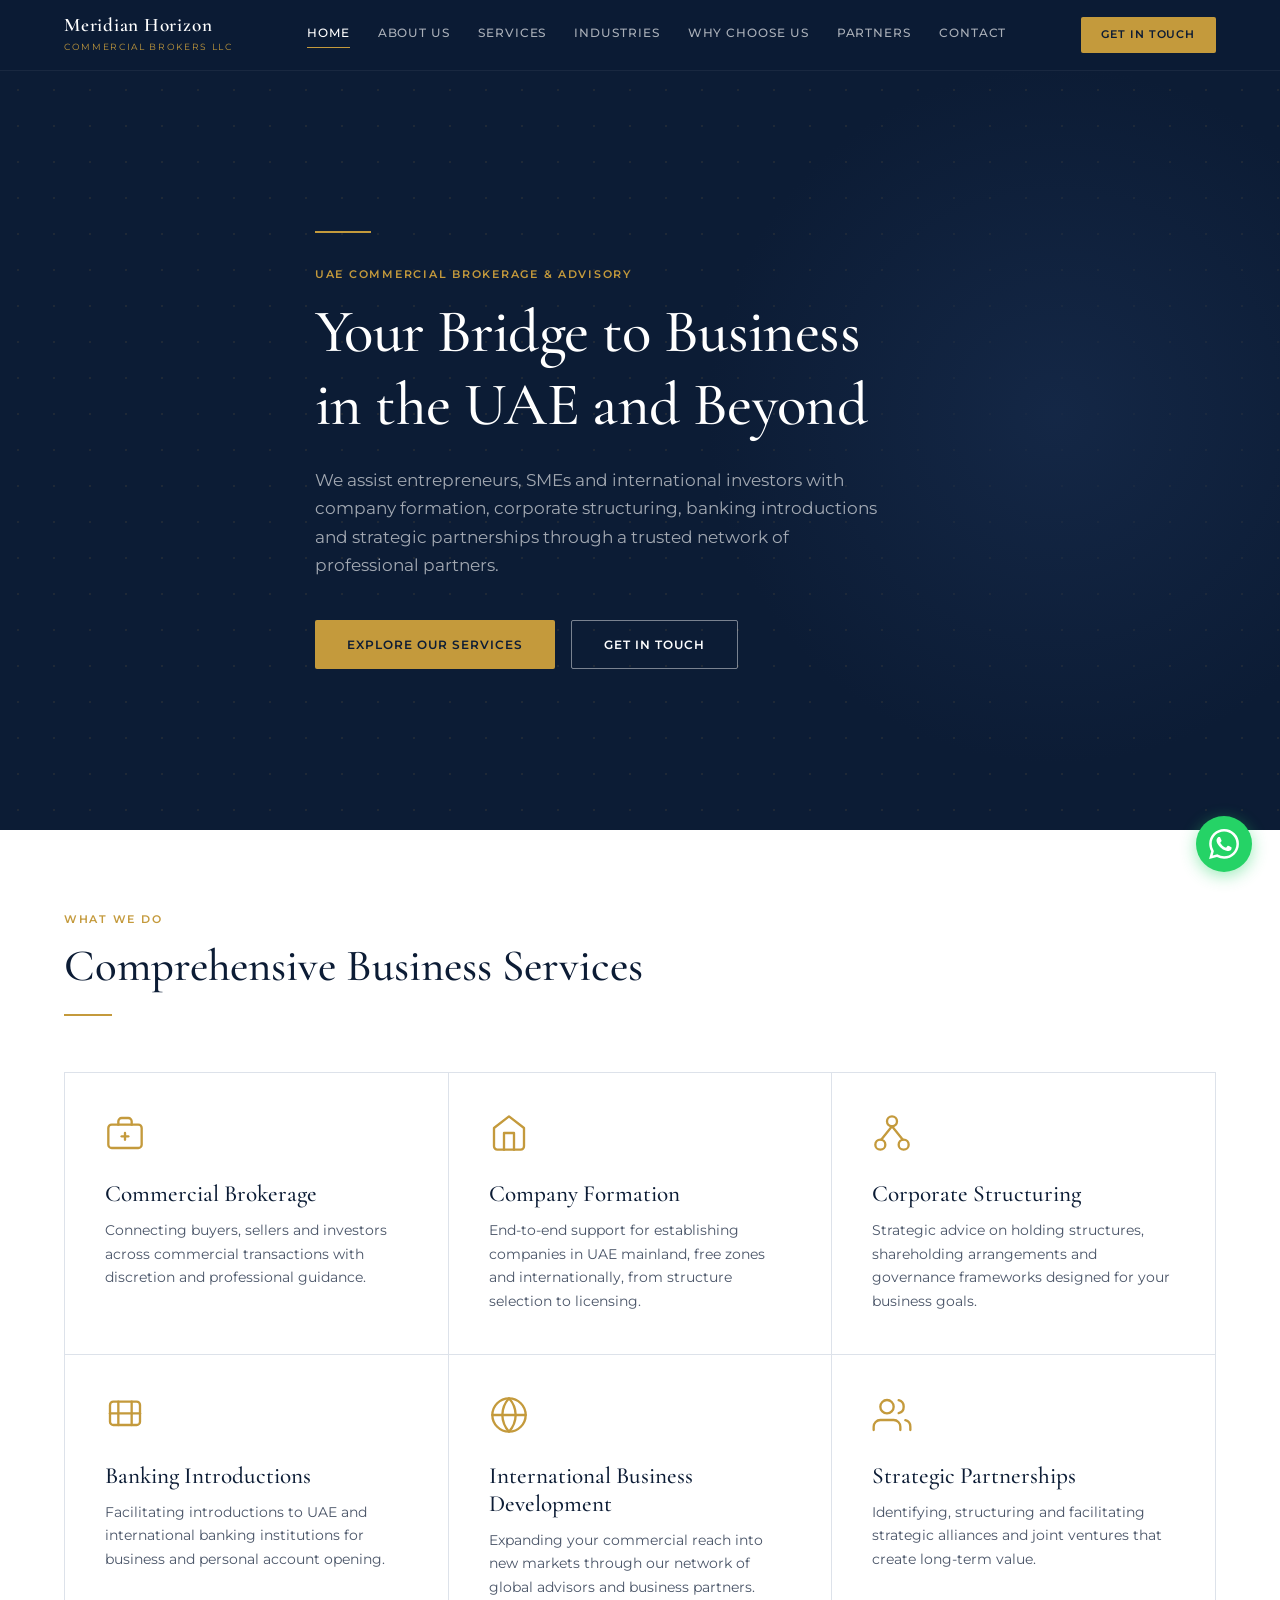
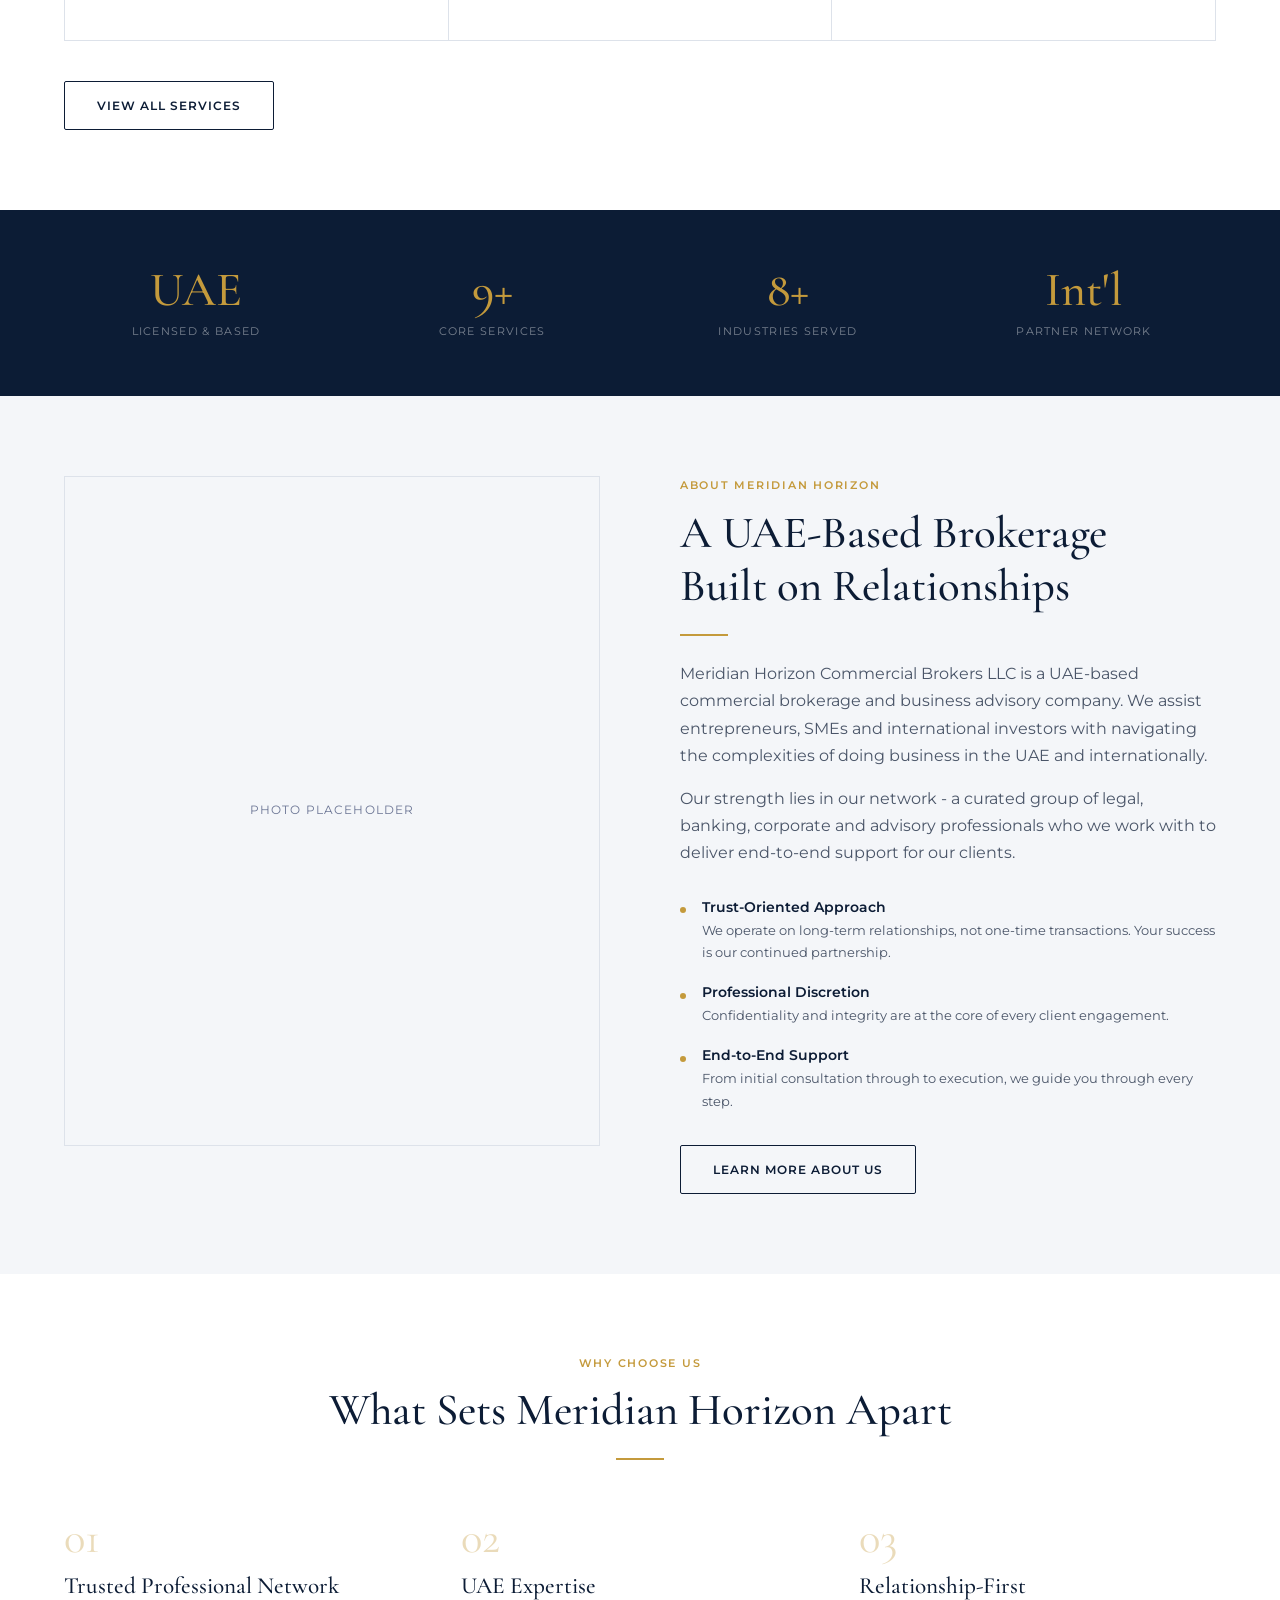
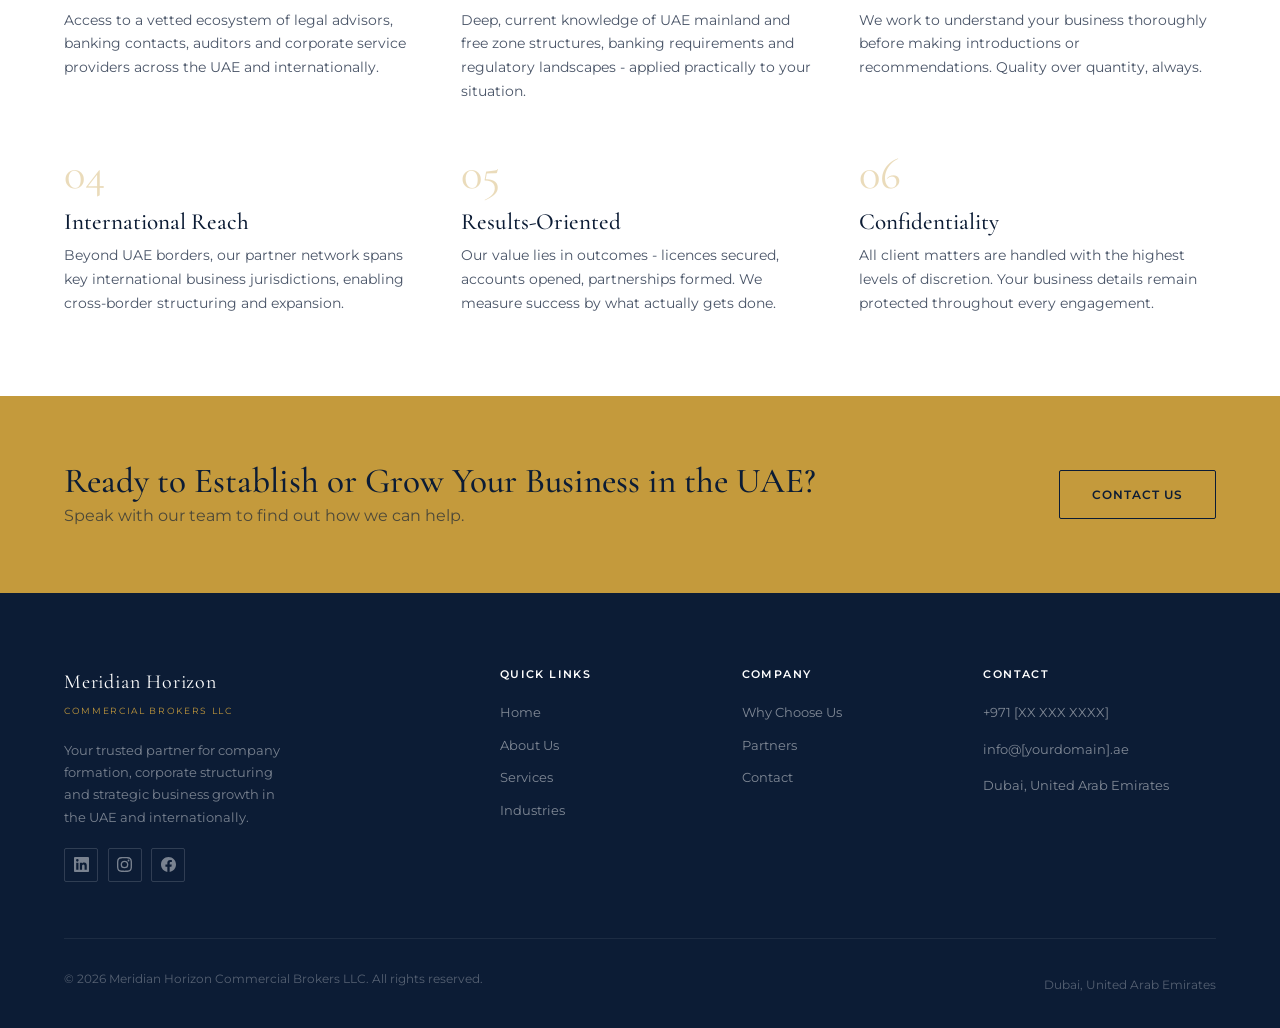
==== index.html @ 4a749392 "feat: initial website - 7 pages, design system, shared components - Home, About, Services, Industrie" ====
<!DOCTYPE html>
<html lang="en">
<head>
  <meta charset="UTF-8">
  <meta name="viewport" content="width=device-width, initial-scale=1.0">
  <title>Meridian Horizon Commercial Brokers LLC - UAE Business Advisory</title>
  <meta name="description" content="Meridian Horizon Commercial Brokers LLC assists entrepreneurs, SMEs and international investors with company formation, corporate structuring, banking introductions and strategic partnerships in the UAE and internationally.">
  <link rel="preconnect" href="https://fonts.googleapis.com">
  <link rel="preconnect" href="https://fonts.gstatic.com" crossorigin>
  <link href="https://fonts.googleapis.com/css2?family=Cormorant+Garamond:wght@400;500;600&family=Montserrat:wght@300;400;500;600;700&display=swap" rel="stylesheet">
  <link rel="stylesheet" href="css/style.css">
</head>
<body>

  <div id="header-placeholder"></div>

  <!-- Hero -->
  <section class="home-hero">
    <div class="container">
      <div class="hero-content">
        <div class="hero-divider"></div>
        <span class="eyebrow">UAE Commercial Brokerage &amp; Advisory</span>
        <h1>Your Bridge to Business in the UAE and Beyond</h1>
        <p class="hero-lead">We assist entrepreneurs, SMEs and international investors with company formation, corporate structuring, banking introductions and strategic partnerships through a trusted network of professional partners.</p>
        <div class="hero-actions">
          <a href="services.html" class="btn btn-primary">Explore Our Services</a>
          <a href="contact.html" class="btn btn-outline">Get in Touch</a>
        </div>
      </div>
    </div>
  </section>

  <!-- Services overview -->
  <section>
    <div class="container">
      <div class="section-header">
        <span class="eyebrow">What We Do</span>
        <h2>Comprehensive Business Services</h2>
        <div class="section-rule"></div>
      </div>
      <div class="services-grid">

        <div class="service-card">
          <svg class="service-icon" viewBox="0 0 24 24" fill="none" stroke="currentColor" stroke-width="1.4" stroke-linecap="round" stroke-linejoin="round" aria-hidden="true">
            <rect x="2" y="7" width="20" height="14" rx="2"/><path d="M16 7V5a2 2 0 00-2-2h-4a2 2 0 00-2 2v2"/><line x1="12" y1="12" x2="12" y2="16"/><line x1="10" y1="14" x2="14" y2="14"/>
          </svg>
          <h3>Commercial Brokerage</h3>
          <p>Connecting buyers, sellers and investors across commercial transactions with discretion and professional guidance.</p>
        </div>

        <div class="service-card">
          <svg class="service-icon" viewBox="0 0 24 24" fill="none" stroke="currentColor" stroke-width="1.4" stroke-linecap="round" stroke-linejoin="round" aria-hidden="true">
            <path d="M3 9l9-7 9 7v11a2 2 0 01-2 2H5a2 2 0 01-2-2z"/><polyline points="9 22 9 12 15 12 15 22"/>
          </svg>
          <h3>Company Formation</h3>
          <p>End-to-end support for establishing companies in UAE mainland, free zones and internationally, from structure selection to licensing.</p>
        </div>

        <div class="service-card">
          <svg class="service-icon" viewBox="0 0 24 24" fill="none" stroke="currentColor" stroke-width="1.4" stroke-linecap="round" stroke-linejoin="round" aria-hidden="true">
            <circle cx="12" cy="5" r="3"/><circle cx="5" cy="19" r="3"/><circle cx="19" cy="19" r="3"/><line x1="12" y1="8" x2="5.5" y2="16"/><line x1="12" y1="8" x2="18.5" y2="16"/>
          </svg>
          <h3>Corporate Structuring</h3>
          <p>Strategic advice on holding structures, shareholding arrangements and governance frameworks designed for your business goals.</p>
        </div>

        <div class="service-card">
          <svg class="service-icon" viewBox="0 0 24 24" fill="none" stroke="currentColor" stroke-width="1.4" stroke-linecap="round" stroke-linejoin="round" aria-hidden="true">
            <rect x="3" y="4" width="18" height="14" rx="2"/><line x1="8" y1="4" x2="8" y2="18"/><line x1="16" y1="4" x2="16" y2="18"/><line x1="3" y1="11" x2="21" y2="11"/>
          </svg>
          <h3>Banking Introductions</h3>
          <p>Facilitating introductions to UAE and international banking institutions for business and personal account opening.</p>
        </div>

        <div class="service-card">
          <svg class="service-icon" viewBox="0 0 24 24" fill="none" stroke="currentColor" stroke-width="1.4" stroke-linecap="round" stroke-linejoin="round" aria-hidden="true">
            <circle cx="12" cy="12" r="10"/><line x1="2" y1="12" x2="22" y2="12"/><path d="M12 2a15.3 15.3 0 014 10 15.3 15.3 0 01-4 10 15.3 15.3 0 01-4-10 15.3 15.3 0 014-10z"/>
          </svg>
          <h3>International Business Development</h3>
          <p>Expanding your commercial reach into new markets through our network of global advisors and business partners.</p>
        </div>

        <div class="service-card">
          <svg class="service-icon" viewBox="0 0 24 24" fill="none" stroke="currentColor" stroke-width="1.4" stroke-linecap="round" stroke-linejoin="round" aria-hidden="true">
            <path d="M17 21v-2a4 4 0 00-4-4H5a4 4 0 00-4 4v2"/><circle cx="9" cy="7" r="4"/><path d="M23 21v-2a4 4 0 00-3-3.87"/><path d="M16 3.13a4 4 0 010 7.75"/>
          </svg>
          <h3>Strategic Partnerships</h3>
          <p>Identifying, structuring and facilitating strategic alliances and joint ventures that create long-term value.</p>
        </div>

      </div>
      <div style="margin-top:2.5rem">
        <a href="services.html" class="btn btn-outline-dark">View All Services</a>
      </div>
    </div>
  </section>

  <!-- Stats -->
  <div class="stats-bar">
    <div class="container">
      <div class="stats-inner">
        <div class="stat-item">
          <div class="stat-num">UAE</div>
          <div class="stat-label">Licensed &amp; Based</div>
        </div>
        <div class="stat-item">
          <div class="stat-num">9+</div>
          <div class="stat-label">Core Services</div>
        </div>
        <div class="stat-item">
          <div class="stat-num">8+</div>
          <div class="stat-label">Industries Served</div>
        </div>
        <div class="stat-item">
          <div class="stat-num">Int'l</div>
          <div class="stat-label">Partner Network</div>
        </div>
      </div>
    </div>
  </div>

  <!-- About snippet -->
  <section style="background: var(--off-white)">
    <div class="container">
      <div class="about-split">
        <div class="about-img-block">
          <!-- TODO: Replace with an actual photo (office, Dubai skyline, or team photo) -->
          Photo Placeholder
        </div>
        <div>
          <span class="eyebrow">About Meridian Horizon</span>
          <h2>A UAE-Based Brokerage Built on Relationships</h2>
          <div class="section-rule" style="margin-bottom:1.5rem"></div>
          <p>Meridian Horizon Commercial Brokers LLC is a UAE-based commercial brokerage and business advisory company. We assist entrepreneurs, SMEs and international investors with navigating the complexities of doing business in the UAE and internationally.</p>
          <p>Our strength lies in our network - a curated group of legal, banking, corporate and advisory professionals who we work with to deliver end-to-end support for our clients.</p>
          <div class="values-list">
            <div class="value-item">
              <div class="value-pip"></div>
              <div>
                <h4>Trust-Oriented Approach</h4>
                <p>We operate on long-term relationships, not one-time transactions. Your success is our continued partnership.</p>
              </div>
            </div>
            <div class="value-item">
              <div class="value-pip"></div>
              <div>
                <h4>Professional Discretion</h4>
                <p>Confidentiality and integrity are at the core of every client engagement.</p>
              </div>
            </div>
            <div class="value-item">
              <div class="value-pip"></div>
              <div>
                <h4>End-to-End Support</h4>
                <p>From initial consultation through to execution, we guide you through every step.</p>
              </div>
            </div>
          </div>
          <div style="margin-top:2rem">
            <a href="about.html" class="btn btn-outline-dark">Learn More About Us</a>
          </div>
        </div>
      </div>
    </div>
  </section>

  <!-- Why Choose Us -->
  <section>
    <div class="container">
      <div class="section-header centered">
        <span class="eyebrow">Why Choose Us</span>
        <h2>What Sets Meridian Horizon Apart</h2>
        <div class="section-rule"></div>
      </div>
      <div class="features-grid">
        <div class="feature-item">
          <div class="feature-num">01</div>
          <h3>Trusted Professional Network</h3>
          <p>Access to a vetted ecosystem of legal advisors, banking contacts, auditors and corporate service providers across the UAE and internationally.</p>
        </div>
        <div class="feature-item">
          <div class="feature-num">02</div>
          <h3>UAE Expertise</h3>
          <p>Deep, current knowledge of UAE mainland and free zone structures, banking requirements and regulatory landscapes - applied practically to your situation.</p>
        </div>
        <div class="feature-item">
          <div class="feature-num">03</div>
          <h3>Relationship-First</h3>
          <p>We work to understand your business thoroughly before making introductions or recommendations. Quality over quantity, always.</p>
        </div>
        <div class="feature-item">
          <div class="feature-num">04</div>
          <h3>International Reach</h3>
          <p>Beyond UAE borders, our partner network spans key international business jurisdictions, enabling cross-border structuring and expansion.</p>
        </div>
        <div class="feature-item">
          <div class="feature-num">05</div>
          <h3>Results-Oriented</h3>
          <p>Our value lies in outcomes - licences secured, accounts opened, partnerships formed. We measure success by what actually gets done.</p>
        </div>
        <div class="feature-item">
          <div class="feature-num">06</div>
          <h3>Confidentiality</h3>
          <p>All client matters are handled with the highest levels of discretion. Your business details remain protected throughout every engagement.</p>
        </div>
      </div>
    </div>
  </section>

  <!-- CTA strip -->
  <div class="cta-strip">
    <div class="container">
      <div class="cta-strip-inner">
        <div>
          <h2>Ready to Establish or Grow Your Business in the UAE?</h2>
          <p>Speak with our team to find out how we can help.</p>
        </div>
        <a href="contact.html" class="btn btn-outline-dark">Contact Us</a>
      </div>
    </div>
  </div>

  <div id="footer-placeholder"></div>
  <script src="js/components.js"></script>
</body>
</html>
---- css/style.css ----
/* =============================================
   MERIDIAN HORIZON COMMERCIAL BROKERS LLC
   Main Stylesheet
   ============================================= */

*, *::before, *::after { box-sizing: border-box; margin: 0; padding: 0; }

:root {
  --navy:       #0C1C35;
  --navy-mid:   #162A4A;
  --navy-light: #1E3A5F;
  --gold:       #C49A3C;
  --gold-light: #D4AE5A;
  --gold-dim:   rgba(196, 154, 60, 0.12);
  --white:      #FFFFFF;
  --off-white:  #F4F6F9;
  --stone:      #EAECF0;
  --text:       #1A2332;
  --text-mid:   #4A5568;
  --text-light: #6B7594;
  --border:     #DDE2EA;

  --font-display: 'Cormorant Garamond', Georgia, serif;
  --font-sans:    'Montserrat', -apple-system, BlinkMacSystemFont, 'Segoe UI', system-ui, sans-serif;

  --max-w:      1200px;
  --section-py: 5rem;
  --gutter:     1.5rem;
  --radius:     2px;

  --shadow-sm:  0 1px 4px rgba(12, 28, 53, 0.08);
  --shadow-md:  0 4px 16px rgba(12, 28, 53, 0.10);
  --shadow-lg:  0 8px 32px rgba(12, 28, 53, 0.14);

  --transition: 0.2s ease;
}

/* === Base === */

html { scroll-behavior: smooth; }

body {
  font-family: var(--font-sans);
  font-size: 1rem;
  line-height: 1.7;
  color: var(--text);
  background: var(--white);
  -webkit-font-smoothing: antialiased;
  padding-top: 70px;
}

img { max-width: 100%; display: block; }
a { color: inherit; text-decoration: none; }
ul { list-style: none; }

.container {
  max-width: var(--max-w);
  margin: 0 auto;
  padding: 0 var(--gutter);
}

/* === Typography === */

h1, h2, h3, h4 {
  font-family: var(--font-display);
  font-weight: 500;
  line-height: 1.2;
  text-wrap: balance;
  color: var(--navy);
}

h1 { font-size: clamp(2.2rem, 5vw, 3.8rem); letter-spacing: -0.01em; }
h2 { font-size: clamp(1.8rem, 3.5vw, 2.8rem); }
h3 { font-size: clamp(1.1rem, 2vw, 1.45rem); }
h4 { font-size: 1rem; }

.eyebrow {
  font-family: var(--font-sans);
  font-size: 0.68rem;
  font-weight: 600;
  letter-spacing: 0.16em;
  text-transform: uppercase;
  color: var(--gold);
  display: block;
  margin-bottom: 0.75rem;
}

p { color: var(--text-mid); max-width: 66ch; }
p + p { margin-top: 1em; }

/* === Buttons === */

.btn {
  display: inline-flex;
  align-items: center;
  gap: 0.5rem;
  padding: 0.8rem 2rem;
  font-family: var(--font-sans);
  font-size: 0.78rem;
  font-weight: 600;
  letter-spacing: 0.08em;
  text-transform: uppercase;
  border: none;
  cursor: pointer;
  border-radius: var(--radius);
  transition: all var(--transition);
  white-space: nowrap;
}

.btn-primary { background: var(--gold); color: var(--navy); }
.btn-primary:hover { background: var(--gold-light); }

.btn-outline {
  background: transparent;
  color: var(--white);
  border: 1px solid rgba(255,255,255,0.45);
}
.btn-outline:hover { border-color: var(--gold); color: var(--gold); }

.btn-outline-dark {
  background: transparent;
  color: var(--navy);
  border: 1px solid var(--navy);
}
.btn-outline-dark:hover { background: var(--navy); color: var(--white); }

.btn-ghost-gold {
  background: transparent;
  color: var(--gold);
  border: 1px solid var(--gold);
}
.btn-ghost-gold:hover { background: var(--gold); color: var(--navy); }

/* === Navigation === */

.site-header {
  position: fixed;
  top: 0; left: 0; right: 0;
  z-index: 200;
  background: rgba(12, 28, 53, 0.97);
  backdrop-filter: blur(8px);
  -webkit-backdrop-filter: blur(8px);
  border-bottom: 1px solid rgba(255,255,255,0.06);
  transition: box-shadow var(--transition);
}

.nav-inner {
  display: flex;
  align-items: center;
  justify-content: space-between;
  height: 70px;
  padding: 0 var(--gutter);
  max-width: var(--max-w);
  margin: 0 auto;
}

.nav-logo { display: flex; flex-direction: column; color: var(--white); }
.nav-logo .logo-main {
  font-family: var(--font-display);
  font-size: 1.2rem;
  font-weight: 600;
  letter-spacing: 0.04em;
  line-height: 1;
}
.nav-logo .logo-sub {
  font-size: 0.58rem;
  font-weight: 400;
  letter-spacing: 0.18em;
  text-transform: uppercase;
  color: var(--gold);
  margin-top: 4px;
}

.nav-links {
  display: flex;
  align-items: center;
  gap: 1.75rem;
}

.nav-links a {
  font-size: 0.72rem;
  font-weight: 500;
  letter-spacing: 0.08em;
  text-transform: uppercase;
  color: rgba(255,255,255,0.65);
  transition: color var(--transition);
  position: relative;
  padding-bottom: 2px;
}
.nav-links a::after {
  content: '';
  position: absolute;
  bottom: -2px; left: 0; right: 0;
  height: 1px;
  background: var(--gold);
  transform: scaleX(0);
  transform-origin: left;
  transition: transform var(--transition);
}
.nav-links a:hover,
.nav-links a.active { color: var(--white); }
.nav-links a:hover::after,
.nav-links a.active::after { transform: scaleX(1); }

.nav-cta { font-size: 0.7rem; padding: 0.55rem 1.3rem; }

.nav-hamburger {
  display: none;
  flex-direction: column;
  gap: 5px;
  background: none;
  border: none;
  cursor: pointer;
  padding: 6px;
}
.nav-hamburger span {
  display: block;
  width: 24px;
  height: 1.5px;
  background: var(--white);
  transition: all var(--transition);
}
.nav-hamburger.open span:nth-child(1) { transform: translateY(6.5px) rotate(45deg); }
.nav-hamburger.open span:nth-child(2) { opacity: 0; }
.nav-hamburger.open span:nth-child(3) { transform: translateY(-6.5px) rotate(-45deg); }

.nav-mobile {
  display: none;
  flex-direction: column;
  padding: 0.75rem var(--gutter) 1.25rem;
  border-top: 1px solid rgba(255,255,255,0.08);
  max-height: 0;
  overflow: hidden;
  transition: max-height 0.3s ease;
}
.nav-mobile.open {
  display: flex;
  max-height: 400px;
}
.nav-mobile a {
  font-size: 0.8rem;
  font-weight: 500;
  letter-spacing: 0.07em;
  text-transform: uppercase;
  color: rgba(255,255,255,0.75);
  padding: 0.7rem 0;
  border-bottom: 1px solid rgba(255,255,255,0.07);
  transition: color var(--transition);
}
.nav-mobile a:last-child { border-bottom: none; }
.nav-mobile a:hover { color: var(--gold); }

/* === Section structure === */

section { padding: var(--section-py) 0; }

.section-header { margin-bottom: 3.5rem; }
.section-header.centered { text-align: center; }
.section-header.centered p { margin-left: auto; margin-right: auto; }

.section-rule {
  width: 48px;
  height: 2px;
  background: var(--gold);
  margin-top: 1.25rem;
}
.centered .section-rule { margin-left: auto; margin-right: auto; }

/* === Hero: Home === */

.home-hero {
  background: var(--navy);
  min-height: calc(100vh - 70px);
  display: flex;
  align-items: center;
  position: relative;
  overflow: hidden;
  padding: 5rem var(--gutter) 5rem;
  margin-top: -70px;
  padding-top: calc(5rem + 70px);
}

.home-hero::before {
  content: '';
  position: absolute;
  inset: 0;
  background-image: radial-gradient(circle, rgba(196, 154, 60, 0.10) 1px, transparent 1px);
  background-size: 36px 36px;
  pointer-events: none;
}

.home-hero::after {
  content: '';
  position: absolute;
  right: -10%;
  top: 50%;
  transform: translateY(-50%);
  width: 55vw;
  height: 55vw;
  border-radius: 50%;
  background: radial-gradient(circle at center, rgba(22, 42, 74, 0.8) 0%, transparent 70%);
  pointer-events: none;
}

.hero-content {
  position: relative;
  z-index: 1;
  max-width: 650px;
}

.hero-divider {
  width: 56px;
  height: 2px;
  background: var(--gold);
  margin-bottom: 2rem;
}

.home-hero h1 { color: var(--white); margin-bottom: 1.5rem; }
.home-hero .hero-lead {
  color: rgba(255,255,255,0.62);
  font-size: 1.05rem;
  margin-bottom: 2.5rem;
  max-width: 52ch;
}

.hero-actions { display: flex; gap: 1rem; flex-wrap: wrap; }

/* === Hero: Inner pages === */

.page-hero {
  background: var(--navy);
  padding: 4.5rem var(--gutter) 3.5rem;
  position: relative;
  overflow: hidden;
}
.page-hero::before {
  content: '';
  position: absolute;
  inset: 0;
  background-image: radial-gradient(circle, rgba(196, 154, 60, 0.10) 1px, transparent 1px);
  background-size: 36px 36px;
  pointer-events: none;
}
.page-hero .container { position: relative; }
.page-hero h1 { color: var(--white); }
.page-hero p { color: rgba(255,255,255,0.58); max-width: 54ch; margin-top: 1rem; }

.breadcrumb {
  display: flex;
  gap: 0.5rem;
  align-items: center;
  font-size: 0.68rem;
  letter-spacing: 0.07em;
  text-transform: uppercase;
  color: rgba(255,255,255,0.38);
  margin-bottom: 1.25rem;
}
.breadcrumb a { color: rgba(255,255,255,0.38); transition: color var(--transition); }
.breadcrumb a:hover { color: var(--gold); }
.breadcrumb .sep { color: rgba(255,255,255,0.2); }

/* === Services grid === */

.services-grid {
  display: grid;
  grid-template-columns: repeat(3, 1fr);
  gap: 1px;
  background: var(--border);
  border: 1px solid var(--border);
}

.service-card {
  background: var(--white);
  padding: 2.5rem;
  transition: background var(--transition);
}
.service-card:hover { background: var(--off-white); }

.service-icon {
  width: 40px;
  height: 40px;
  color: var(--gold);
  margin-bottom: 1.25rem;
  flex-shrink: 0;
}

.service-card h3 { margin-bottom: 0.6rem; }
.service-card p { font-size: 0.875rem; max-width: 100%; }

/* Services page: detailed cards */

.service-detail-grid {
  display: grid;
  grid-template-columns: repeat(2, 1fr);
  gap: 2rem;
}

.service-detail-card {
  border: 1px solid var(--border);
  padding: 2.5rem;
  border-radius: var(--radius);
  transition: border-color var(--transition), box-shadow var(--transition);
}
.service-detail-card:hover {
  border-color: var(--gold);
  box-shadow: var(--shadow-md);
}
.service-detail-card .service-icon { width: 36px; height: 36px; }
.service-detail-card h3 { margin: 1rem 0 0.5rem; }
.service-detail-card p { font-size: 0.875rem; max-width: 100%; }

/* === Stats bar === */

.stats-bar { background: var(--navy); padding: 3.5rem 0; }
.stats-inner {
  display: grid;
  grid-template-columns: repeat(4, 1fr);
  gap: 2rem;
  text-align: center;
}
.stat-num {
  font-family: var(--font-display);
  font-size: 3rem;
  font-weight: 500;
  color: var(--gold);
  line-height: 1;
}
.stat-label {
  font-size: 0.68rem;
  letter-spacing: 0.12em;
  text-transform: uppercase;
  color: rgba(255,255,255,0.45);
  margin-top: 0.5rem;
}

/* === Features / Why us === */

.features-grid {
  display: grid;
  grid-template-columns: repeat(3, 1fr);
  gap: 3rem 2.5rem;
}

.feature-item {}
.feature-num {
  font-family: var(--font-display);
  font-size: 2.8rem;
  font-weight: 400;
  color: var(--gold);
  opacity: 0.35;
  line-height: 1;
  margin-bottom: 0.75rem;
}
.feature-item h3 { margin-bottom: 0.5rem; }
.feature-item p { font-size: 0.875rem; }

/* === Industries === */

.industries-grid {
  display: grid;
  grid-template-columns: repeat(4, 1fr);
  gap: 1.5rem;
}

.industry-card {
  border: 1px solid var(--border);
  padding: 2rem 1.75rem;
  border-radius: var(--radius);
  transition: border-color var(--transition);
}
.industry-card:hover { border-color: var(--gold); }
.industry-icon { width: 34px; height: 34px; color: var(--gold); margin-bottom: 1rem; }
.industry-card h3 { font-size: 1rem; margin-bottom: 0.35rem; }
.industry-card p { font-size: 0.82rem; }

/* === Partners === */

.partners-categories {
  display: grid;
  grid-template-columns: repeat(3, 1fr);
  gap: 2rem;
  margin-bottom: 4rem;
}

.partner-category-card {
  border-top: 2px solid var(--gold);
  padding: 2rem 0;
}
.partner-category-label {
  font-size: 0.68rem;
  font-weight: 600;
  letter-spacing: 0.14em;
  text-transform: uppercase;
  color: var(--gold);
  margin-bottom: 0.75rem;
}
.partner-category-card h3 { margin-bottom: 0.5rem; }
.partner-category-card p { font-size: 0.875rem; }

.partner-network-strip {
  background: var(--off-white);
  border: 1px solid var(--border);
  padding: 3rem;
  display: grid;
  grid-template-columns: repeat(4, 1fr);
  gap: 2rem;
  text-align: center;
}
.partner-slot {
  display: flex;
  flex-direction: column;
  align-items: center;
  gap: 0.4rem;
}
.partner-slot-icon { width: 40px; height: 40px; color: var(--navy-light); }
.partner-slot-label {
  font-size: 0.72rem;
  font-weight: 600;
  letter-spacing: 0.1em;
  text-transform: uppercase;
  color: var(--text-light);
}

/* === Contact === */

.contact-layout {
  display: grid;
  grid-template-columns: 1fr 1fr;
  gap: 5rem;
  align-items: start;
}

.contact-info-list { display: flex; flex-direction: column; gap: 2rem; margin-top: 2rem; }

.ci-item { display: flex; gap: 1.25rem; align-items: flex-start; }
.ci-icon { width: 20px; height: 20px; color: var(--gold); flex-shrink: 0; margin-top: 3px; }
.ci-label {
  font-size: 0.65rem;
  font-weight: 600;
  letter-spacing: 0.12em;
  text-transform: uppercase;
  color: var(--text-light);
  margin-bottom: 0.25rem;
}
.ci-value { font-size: 0.95rem; color: var(--text); }
.ci-value a { transition: color var(--transition); }
.ci-value a:hover { color: var(--gold); }

.contact-form { display: flex; flex-direction: column; gap: 1.25rem; }

.form-row { display: grid; grid-template-columns: 1fr 1fr; gap: 1rem; }

.form-group { display: flex; flex-direction: column; gap: 0.4rem; }
.form-group label {
  font-size: 0.68rem;
  font-weight: 600;
  letter-spacing: 0.09em;
  text-transform: uppercase;
  color: var(--text-mid);
}
.form-group input,
.form-group select,
.form-group textarea {
  font-family: var(--font-sans);
  font-size: 0.9rem;
  color: var(--text);
  background: var(--off-white);
  border: 1px solid var(--border);
  border-radius: var(--radius);
  padding: 0.8rem 1rem;
  transition: border-color var(--transition), background var(--transition);
  outline: none;
  resize: vertical;
}
.form-group input:focus,
.form-group select:focus,
.form-group textarea:focus {
  border-color: var(--navy);
  background: var(--white);
}

/* Brevo embed container */
.brevo-form-placeholder {
  background: var(--off-white);
  border: 1px dashed var(--border);
  padding: 2rem;
  text-align: center;
  font-size: 0.82rem;
  color: var(--text-light);
  border-radius: var(--radius);
}

/* === About split === */

.about-split {
  display: grid;
  grid-template-columns: 1fr 1fr;
  gap: 5rem;
  align-items: start;
}

.about-img-block {
  background: var(--off-white);
  border: 1px solid var(--border);
  aspect-ratio: 4/5;
  display: flex;
  align-items: center;
  justify-content: center;
  color: var(--text-light);
  font-size: 0.72rem;
  letter-spacing: 0.1em;
  text-transform: uppercase;
}

.values-list { margin-top: 2rem; display: flex; flex-direction: column; gap: 1.25rem; }
.value-item { display: flex; gap: 1rem; align-items: flex-start; }
.value-pip {
  width: 6px;
  height: 6px;
  background: var(--gold);
  border-radius: 50%;
  flex-shrink: 0;
  margin-top: 0.55rem;
}
.value-item h4 {
  font-family: var(--font-sans);
  font-size: 0.88rem;
  font-weight: 600;
  color: var(--navy);
  margin-bottom: 0.2rem;
}
.value-item p { font-size: 0.84rem; }

/* === Dark section === */

.section-dark { background: var(--navy); }
.section-dark h2, .section-dark h3, .section-dark h4 { color: var(--white); }
.section-dark p { color: rgba(255,255,255,0.58); }
.section-dark .eyebrow { color: var(--gold); }
.section-dark .section-rule { background: var(--gold); }

/* === CTA strip === */

.cta-strip { background: var(--gold); padding: 4rem 0; }
.cta-strip-inner {
  display: flex;
  align-items: center;
  justify-content: space-between;
  gap: 2rem;
  flex-wrap: wrap;
}
.cta-strip h2 { color: var(--navy); font-size: clamp(1.5rem, 3vw, 2.2rem); }
.cta-strip p { color: rgba(12, 28, 53, 0.65); }

/* === WhatsApp FAB === */

.whatsapp-fab {
  position: fixed;
  bottom: 1.75rem;
  right: 1.75rem;
  width: 56px;
  height: 56px;
  background: #25D366;
  border-radius: 50%;
  display: flex;
  align-items: center;
  justify-content: center;
  box-shadow: 0 4px 16px rgba(37, 211, 102, 0.45);
  z-index: 150;
  transition: transform var(--transition), box-shadow var(--transition);
}
.whatsapp-fab:hover {
  transform: scale(1.08);
  box-shadow: 0 6px 22px rgba(37, 211, 102, 0.55);
}
.whatsapp-fab svg { width: 30px; height: 30px; fill: #fff; }

/* === Footer === */

.site-footer {
  background: var(--navy);
  color: rgba(255,255,255,0.55);
  padding: 4.5rem 0 2rem;
}

.footer-grid {
  display: grid;
  grid-template-columns: 2fr 1fr 1fr 1.2fr;
  gap: 3rem;
  margin-bottom: 3.5rem;
}

.footer-logo .logo-main {
  font-family: var(--font-display);
  font-size: 1.25rem;
  color: var(--white);
  letter-spacing: 0.04em;
}
.footer-logo .logo-sub {
  font-size: 0.58rem;
  letter-spacing: 0.18em;
  text-transform: uppercase;
  color: var(--gold);
  display: block;
  margin-top: 4px;
}
.footer-tagline {
  font-size: 0.84rem;
  margin-top: 1.25rem;
  line-height: 1.65;
  max-width: 26ch;
  color: rgba(255,255,255,0.45);
}

.footer-col-heading {
  font-size: 0.68rem;
  font-weight: 600;
  letter-spacing: 0.13em;
  text-transform: uppercase;
  color: var(--white);
  margin-bottom: 1.1rem;
}

.footer-links { display: flex; flex-direction: column; gap: 0.6rem; }
.footer-links a {
  font-size: 0.84rem;
  color: rgba(255,255,255,0.48);
  transition: color var(--transition);
}
.footer-links a:hover { color: var(--gold); }

.footer-contact-line {
  font-size: 0.84rem;
  color: rgba(255,255,255,0.48);
  margin-bottom: 0.55rem;
}
.footer-contact-line a { transition: color var(--transition); }
.footer-contact-line a:hover { color: var(--gold); }

.footer-social {
  display: flex;
  gap: 0.6rem;
  margin-top: 1.25rem;
}
.footer-social a {
  width: 34px;
  height: 34px;
  border: 1px solid rgba(255,255,255,0.15);
  border-radius: var(--radius);
  display: flex;
  align-items: center;
  justify-content: center;
  color: rgba(255,255,255,0.45);
  transition: all var(--transition);
}
.footer-social a:hover { border-color: var(--gold); color: var(--gold); }
.footer-social svg { width: 15px; height: 15px; }

.footer-bottom {
  border-top: 1px solid rgba(255,255,255,0.07);
  padding-top: 1.5rem;
  display: flex;
  align-items: center;
  justify-content: space-between;
  flex-wrap: wrap;
  gap: 0.75rem;
}
.footer-bottom-text { font-size: 0.76rem; color: rgba(255,255,255,0.3); }

/* === Responsive === */

@media (max-width: 1000px) {
  .services-grid { grid-template-columns: repeat(2, 1fr); }
  .features-grid { grid-template-columns: repeat(2, 1fr); }
  .industries-grid { grid-template-columns: repeat(2, 1fr); }
  .stats-inner { grid-template-columns: repeat(2, 1fr); }
  .footer-grid { grid-template-columns: 1fr 1fr; gap: 2rem; }
}

@media (max-width: 900px) {
  .nav-links { display: none; }
  .nav-cta { display: none; }
  .nav-hamburger { display: flex; }

  .contact-layout { grid-template-columns: 1fr; gap: 3rem; }
  .about-split { grid-template-columns: 1fr; gap: 2.5rem; }
  .about-img-block { aspect-ratio: 16/9; }
  .service-detail-grid { grid-template-columns: 1fr; }
  .partners-categories { grid-template-columns: 1fr 1fr; }
  .partner-network-strip { grid-template-columns: repeat(2, 1fr); }
}

@media (max-width: 640px) {
  :root { --section-py: 3.5rem; }
  .services-grid { grid-template-columns: 1fr; }
  .features-grid { grid-template-columns: 1fr; }
  .industries-grid { grid-template-columns: 1fr 1fr; }
  .stats-inner { grid-template-columns: 1fr 1fr; }
  .footer-grid { grid-template-columns: 1fr; }
  .hero-actions { flex-direction: column; align-items: flex-start; }
  .cta-strip-inner { flex-direction: column; align-items: flex-start; }
  .footer-bottom { flex-direction: column; }
  .form-row { grid-template-columns: 1fr; }
  .partners-categories { grid-template-columns: 1fr; }
  .partner-network-strip { grid-template-columns: repeat(2, 1fr); }
}

@media (prefers-reduced-motion: reduce) {
  *, *::before, *::after { transition-duration: 0.01ms !important; }
  html { scroll-behavior: auto; }
}
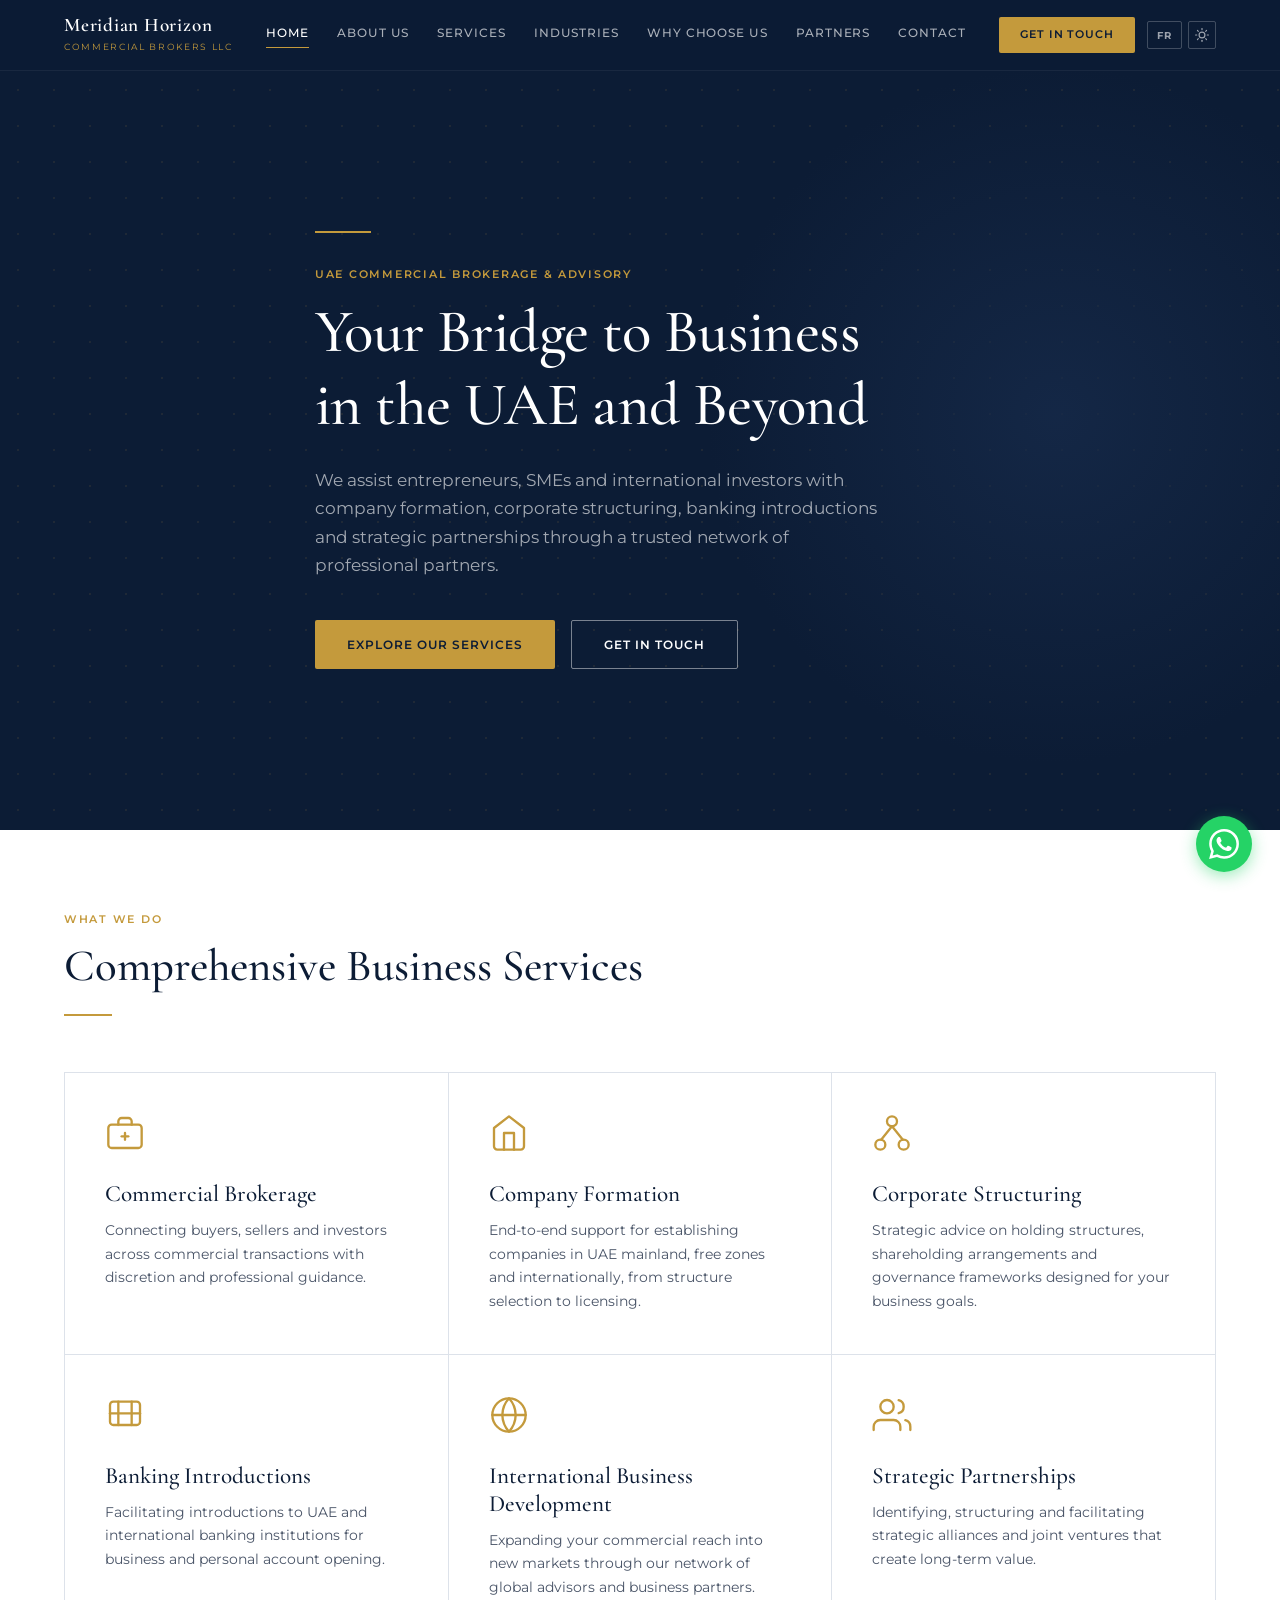
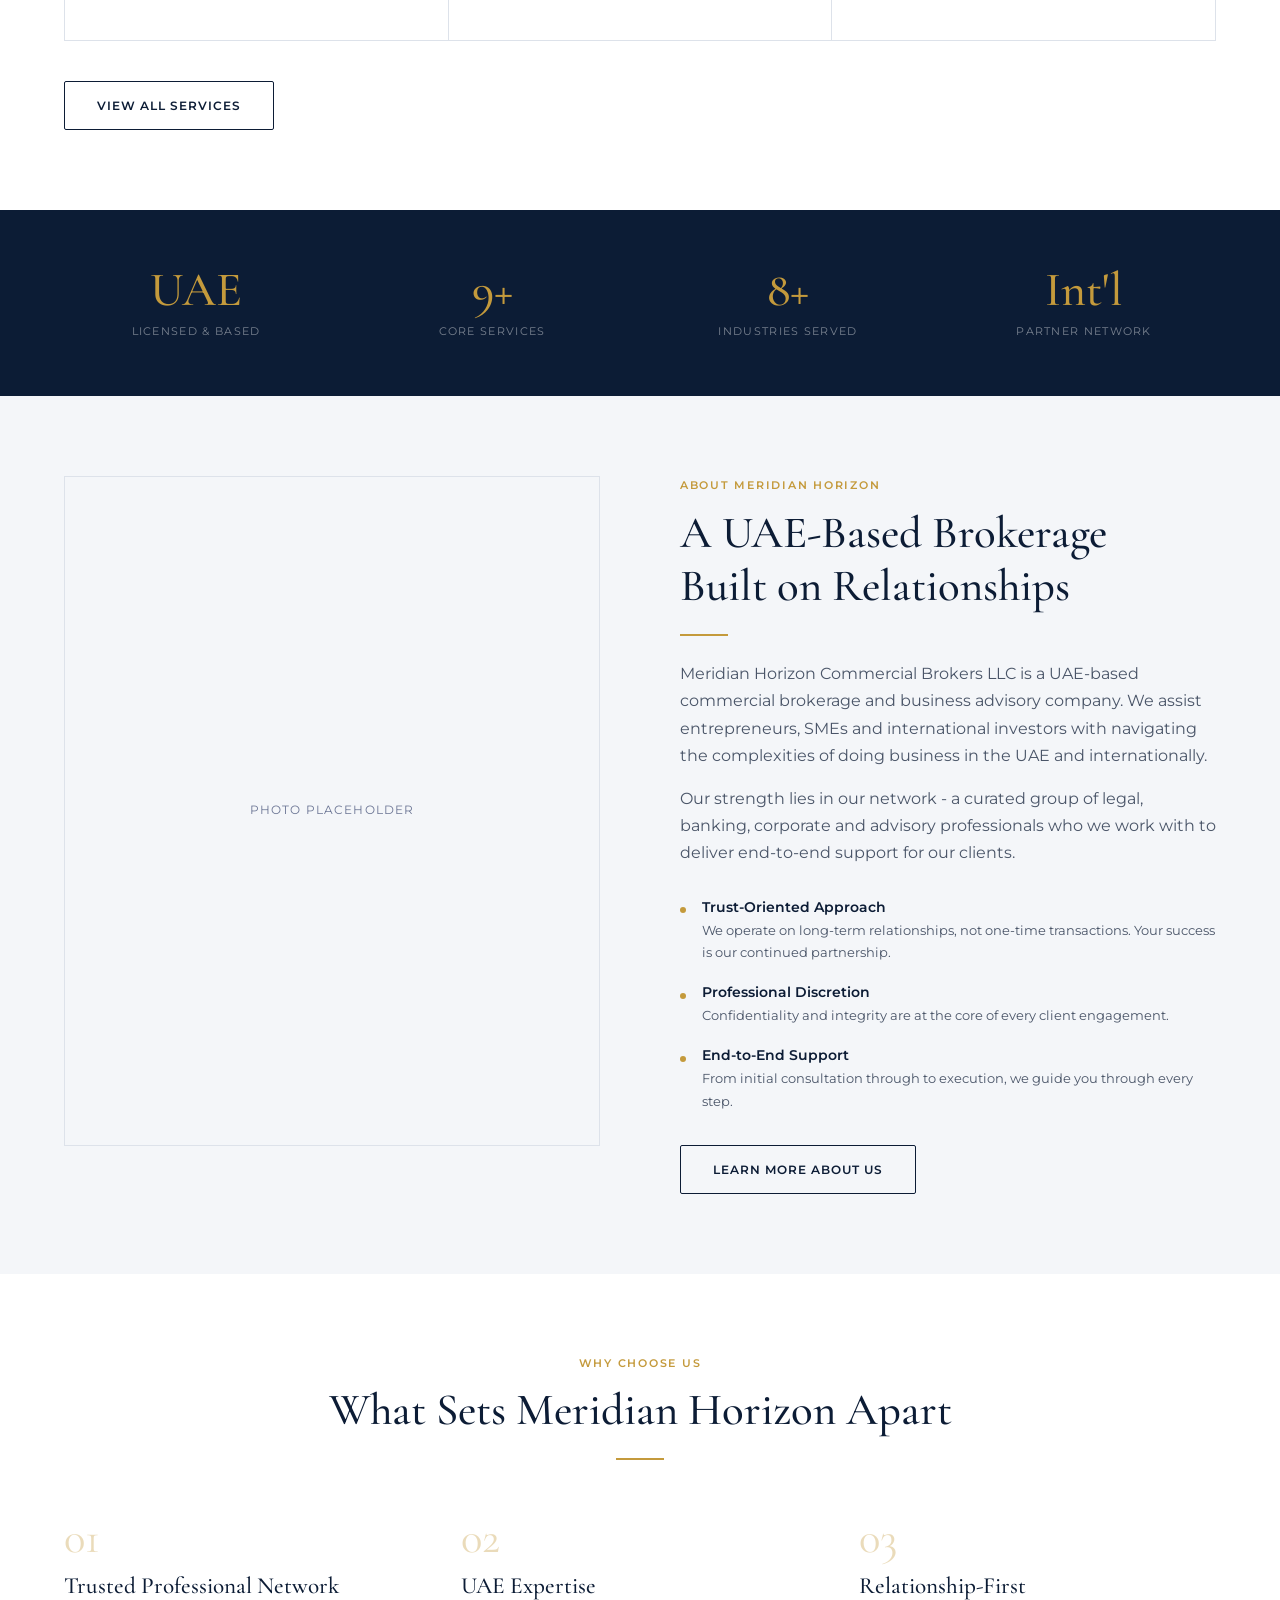
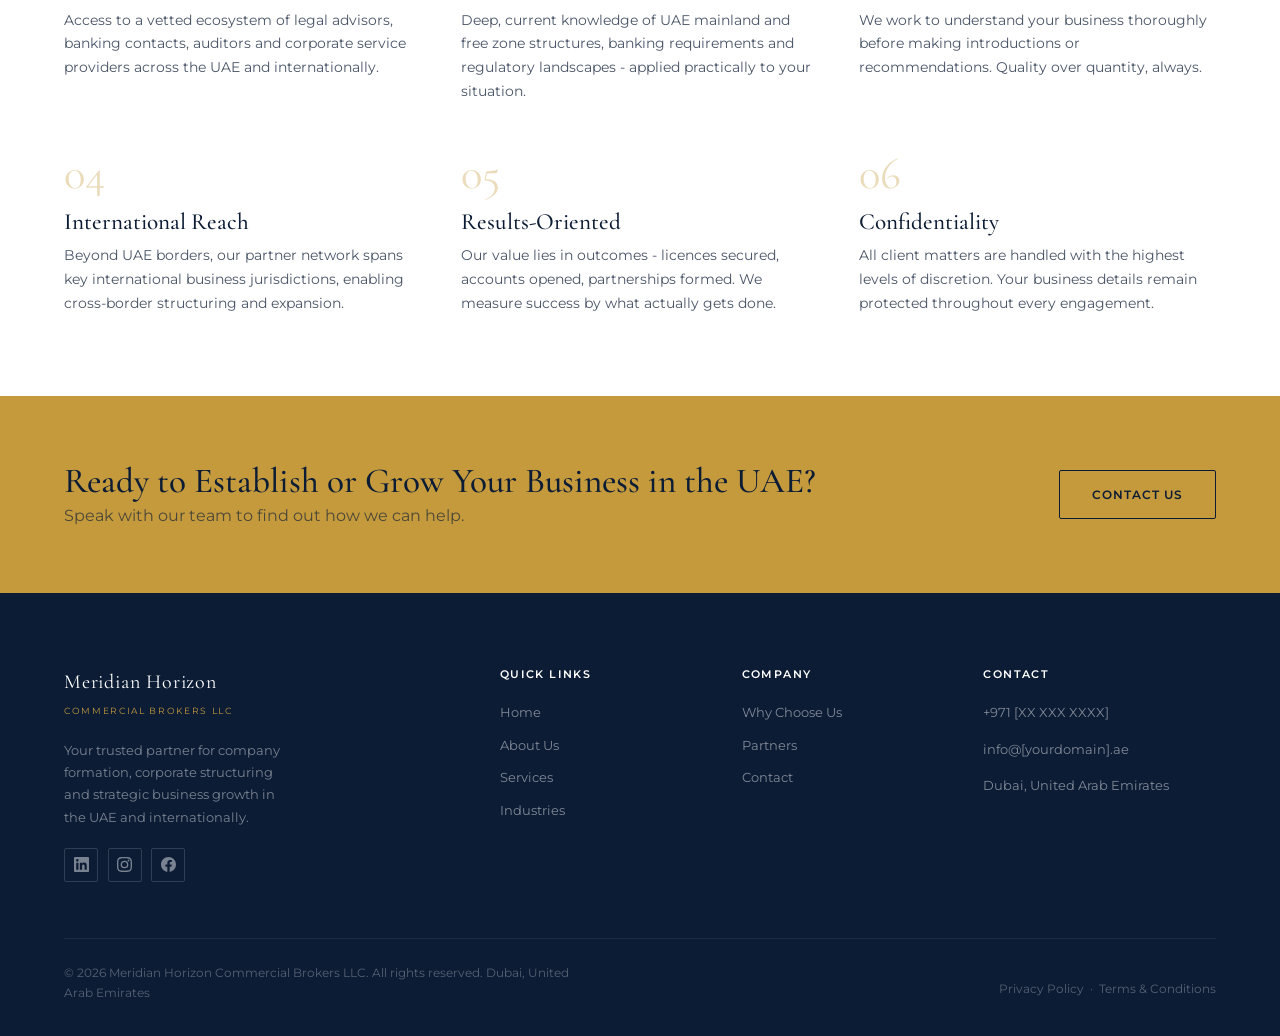
==== commit dc8394cd: "Add EN/FR language switcher, dark/light theme toggle, and mobile CSS - js/i18n.js: new file with 200" ====
--- a/index.html
+++ b/index.html
@@ -5,6 +5,7 @@
   <meta name="viewport" content="width=device-width, initial-scale=1.0">
   <title>Meridian Horizon Commercial Brokers LLC - UAE Business Advisory</title>
   <meta name="description" content="Meridian Horizon Commercial Brokers LLC assists entrepreneurs, SMEs and international investors with company formation, corporate structuring, banking introductions and strategic partnerships in the UAE and internationally.">
+  <script>(function(){var t=localStorage.getItem('mh-theme');if(t)document.documentElement.setAttribute('data-theme',t);else if(window.matchMedia('(prefers-color-scheme: dark)').matches)document.documentElement.setAttribute('data-theme','dark');}())</script>
   <link rel="preconnect" href="https://fonts.googleapis.com">
   <link rel="preconnect" href="https://fonts.gstatic.com" crossorigin>
   <link href="https://fonts.googleapis.com/css2?family=Cormorant+Garamond:wght@400;500;600&family=Montserrat:wght@300;400;500;600;700&display=swap" rel="stylesheet">
@@ -19,12 +20,12 @@
     <div class="container">
       <div class="hero-content">
         <div class="hero-divider"></div>
-        <span class="eyebrow">UAE Commercial Brokerage &amp; Advisory</span>
-        <h1>Your Bridge to Business in the UAE and Beyond</h1>
-        <p class="hero-lead">We assist entrepreneurs, SMEs and international investors with company formation, corporate structuring, banking introductions and strategic partnerships through a trusted network of professional partners.</p>
+        <span class="eyebrow" data-i18n="home-hero-eyebrow">UAE Commercial Brokerage &amp; Advisory</span>
+        <h1 data-i18n="home-hero-h1">Your Bridge to Business in the UAE and Beyond</h1>
+        <p class="hero-lead" data-i18n="home-hero-lead">We assist entrepreneurs, SMEs and international investors with company formation, corporate structuring, banking introductions and strategic partnerships through a trusted network of professional partners.</p>
         <div class="hero-actions">
-          <a href="services.html" class="btn btn-primary">Explore Our Services</a>
-          <a href="contact.html" class="btn btn-outline">Get in Touch</a>
+          <a href="services.html" class="btn btn-primary" data-i18n="home-hero-cta1">Explore Our Services</a>
+          <a href="contact.html" class="btn btn-outline" data-i18n="home-hero-cta2">Get in Touch</a>
         </div>
       </div>
     </div>
@@ -34,8 +35,8 @@
   <section>
     <div class="container">
       <div class="section-header">
-        <span class="eyebrow">What We Do</span>
-        <h2>Comprehensive Business Services</h2>
+        <span class="eyebrow" data-i18n="home-services-eyebrow">What We Do</span>
+        <h2 data-i18n="home-services-h2">Comprehensive Business Services</h2>
         <div class="section-rule"></div>
       </div>
       <div class="services-grid">
@@ -44,53 +45,53 @@
           <svg class="service-icon" viewBox="0 0 24 24" fill="none" stroke="currentColor" stroke-width="1.4" stroke-linecap="round" stroke-linejoin="round" aria-hidden="true">
             <rect x="2" y="7" width="20" height="14" rx="2"/><path d="M16 7V5a2 2 0 00-2-2h-4a2 2 0 00-2 2v2"/><line x1="12" y1="12" x2="12" y2="16"/><line x1="10" y1="14" x2="14" y2="14"/>
           </svg>
-          <h3>Commercial Brokerage</h3>
-          <p>Connecting buyers, sellers and investors across commercial transactions with discretion and professional guidance.</p>
+          <h3 data-i18n="home-s1-title">Commercial Brokerage</h3>
+          <p data-i18n="home-s1-desc">Connecting buyers, sellers and investors across commercial transactions with discretion and professional guidance.</p>
         </div>
 
         <div class="service-card">
           <svg class="service-icon" viewBox="0 0 24 24" fill="none" stroke="currentColor" stroke-width="1.4" stroke-linecap="round" stroke-linejoin="round" aria-hidden="true">
             <path d="M3 9l9-7 9 7v11a2 2 0 01-2 2H5a2 2 0 01-2-2z"/><polyline points="9 22 9 12 15 12 15 22"/>
           </svg>
-          <h3>Company Formation</h3>
-          <p>End-to-end support for establishing companies in UAE mainland, free zones and internationally, from structure selection to licensing.</p>
+          <h3 data-i18n="home-s2-title">Company Formation</h3>
+          <p data-i18n="home-s2-desc">End-to-end support for establishing companies in UAE mainland, free zones and internationally, from structure selection to licensing.</p>
         </div>
 
         <div class="service-card">
           <svg class="service-icon" viewBox="0 0 24 24" fill="none" stroke="currentColor" stroke-width="1.4" stroke-linecap="round" stroke-linejoin="round" aria-hidden="true">
             <circle cx="12" cy="5" r="3"/><circle cx="5" cy="19" r="3"/><circle cx="19" cy="19" r="3"/><line x1="12" y1="8" x2="5.5" y2="16"/><line x1="12" y1="8" x2="18.5" y2="16"/>
           </svg>
-          <h3>Corporate Structuring</h3>
-          <p>Strategic advice on holding structures, shareholding arrangements and governance frameworks designed for your business goals.</p>
+          <h3 data-i18n="home-s3-title">Corporate Structuring</h3>
+          <p data-i18n="home-s3-desc">Strategic advice on holding structures, shareholding arrangements and governance frameworks designed for your business goals.</p>
         </div>
 
         <div class="service-card">
           <svg class="service-icon" viewBox="0 0 24 24" fill="none" stroke="currentColor" stroke-width="1.4" stroke-linecap="round" stroke-linejoin="round" aria-hidden="true">
             <rect x="3" y="4" width="18" height="14" rx="2"/><line x1="8" y1="4" x2="8" y2="18"/><line x1="16" y1="4" x2="16" y2="18"/><line x1="3" y1="11" x2="21" y2="11"/>
           </svg>
-          <h3>Banking Introductions</h3>
-          <p>Facilitating introductions to UAE and international banking institutions for business and personal account opening.</p>
+          <h3 data-i18n="home-s4-title">Banking Introductions</h3>
+          <p data-i18n="home-s4-desc">Facilitating introductions to UAE and international banking institutions for business and personal account opening.</p>
         </div>
 
         <div class="service-card">
           <svg class="service-icon" viewBox="0 0 24 24" fill="none" stroke="currentColor" stroke-width="1.4" stroke-linecap="round" stroke-linejoin="round" aria-hidden="true">
             <circle cx="12" cy="12" r="10"/><line x1="2" y1="12" x2="22" y2="12"/><path d="M12 2a15.3 15.3 0 014 10 15.3 15.3 0 01-4 10 15.3 15.3 0 01-4-10 15.3 15.3 0 014-10z"/>
           </svg>
-          <h3>International Business Development</h3>
-          <p>Expanding your commercial reach into new markets through our network of global advisors and business partners.</p>
+          <h3 data-i18n="home-s5-title">International Business Development</h3>
+          <p data-i18n="home-s5-desc">Expanding your commercial reach into new markets through our network of global advisors and business partners.</p>
         </div>
 
         <div class="service-card">
           <svg class="service-icon" viewBox="0 0 24 24" fill="none" stroke="currentColor" stroke-width="1.4" stroke-linecap="round" stroke-linejoin="round" aria-hidden="true">
             <path d="M17 21v-2a4 4 0 00-4-4H5a4 4 0 00-4 4v2"/><circle cx="9" cy="7" r="4"/><path d="M23 21v-2a4 4 0 00-3-3.87"/><path d="M16 3.13a4 4 0 010 7.75"/>
           </svg>
-          <h3>Strategic Partnerships</h3>
-          <p>Identifying, structuring and facilitating strategic alliances and joint ventures that create long-term value.</p>
+          <h3 data-i18n="home-s6-title">Strategic Partnerships</h3>
+          <p data-i18n="home-s6-desc">Identifying, structuring and facilitating strategic alliances and joint ventures that create long-term value.</p>
         </div>
 
       </div>
       <div style="margin-top:2.5rem">
-        <a href="services.html" class="btn btn-outline-dark">View All Services</a>
+        <a href="services.html" class="btn btn-outline-dark" data-i18n="home-services-view-all">View All Services</a>
       </div>
     </div>
   </section>
@@ -101,19 +102,19 @@
       <div class="stats-inner">
         <div class="stat-item">
           <div class="stat-num">UAE</div>
-          <div class="stat-label">Licensed &amp; Based</div>
+          <div class="stat-label" data-i18n="home-stat1-label">Licensed &amp; Based</div>
         </div>
         <div class="stat-item">
           <div class="stat-num">9+</div>
-          <div class="stat-label">Core Services</div>
+          <div class="stat-label" data-i18n="home-stat2-label">Core Services</div>
         </div>
         <div class="stat-item">
           <div class="stat-num">8+</div>
-          <div class="stat-label">Industries Served</div>
+          <div class="stat-label" data-i18n="home-stat3-label">Industries Served</div>
         </div>
         <div class="stat-item">
           <div class="stat-num">Int'l</div>
-          <div class="stat-label">Partner Network</div>
+          <div class="stat-label" data-i18n="home-stat4-label">Partner Network</div>
         </div>
       </div>
     </div>
@@ -128,36 +129,36 @@
           Photo Placeholder
         </div>
         <div>
-          <span class="eyebrow">About Meridian Horizon</span>
-          <h2>A UAE-Based Brokerage Built on Relationships</h2>
+          <span class="eyebrow" data-i18n="home-about-eyebrow">About Meridian Horizon</span>
+          <h2 data-i18n="home-about-h2">A UAE-Based Brokerage Built on Relationships</h2>
           <div class="section-rule" style="margin-bottom:1.5rem"></div>
-          <p>Meridian Horizon Commercial Brokers LLC is a UAE-based commercial brokerage and business advisory company. We assist entrepreneurs, SMEs and international investors with navigating the complexities of doing business in the UAE and internationally.</p>
-          <p>Our strength lies in our network - a curated group of legal, banking, corporate and advisory professionals who we work with to deliver end-to-end support for our clients.</p>
+          <p data-i18n="home-about-p1">Meridian Horizon Commercial Brokers LLC is a UAE-based commercial brokerage and business advisory company. We assist entrepreneurs, SMEs and international investors with navigating the complexities of doing business in the UAE and internationally.</p>
+          <p data-i18n="home-about-p2">Our strength lies in our network - a curated group of legal, banking, corporate and advisory professionals who we work with to deliver end-to-end support for our clients.</p>
           <div class="values-list">
             <div class="value-item">
               <div class="value-pip"></div>
               <div>
-                <h4>Trust-Oriented Approach</h4>
-                <p>We operate on long-term relationships, not one-time transactions. Your success is our continued partnership.</p>
+                <h4 data-i18n="home-v1-title">Trust-Oriented Approach</h4>
+                <p data-i18n="home-v1-desc">We operate on long-term relationships, not one-time transactions. Your success is our continued partnership.</p>
               </div>
             </div>
             <div class="value-item">
               <div class="value-pip"></div>
               <div>
-                <h4>Professional Discretion</h4>
-                <p>Confidentiality and integrity are at the core of every client engagement.</p>
+                <h4 data-i18n="home-v2-title">Professional Discretion</h4>
+                <p data-i18n="home-v2-desc">Confidentiality and integrity are at the core of every client engagement.</p>
               </div>
             </div>
             <div class="value-item">
               <div class="value-pip"></div>
               <div>
-                <h4>End-to-End Support</h4>
-                <p>From initial consultation through to execution, we guide you through every step.</p>
+                <h4 data-i18n="home-v3-title">End-to-End Support</h4>
+                <p data-i18n="home-v3-desc">From initial consultation through to execution, we guide you through every step.</p>
               </div>
             </div>
           </div>
           <div style="margin-top:2rem">
-            <a href="about.html" class="btn btn-outline-dark">Learn More About Us</a>
+            <a href="about.html" class="btn btn-outline-dark" data-i18n="home-about-cta">Learn More About Us</a>
           </div>
         </div>
       </div>
@@ -168,40 +169,40 @@
   <section>
     <div class="container">
       <div class="section-header centered">
-        <span class="eyebrow">Why Choose Us</span>
-        <h2>What Sets Meridian Horizon Apart</h2>
+        <span class="eyebrow" data-i18n="home-why-eyebrow">Why Choose Us</span>
+        <h2 data-i18n="home-why-h2">What Sets Meridian Horizon Apart</h2>
         <div class="section-rule"></div>
       </div>
       <div class="features-grid">
         <div class="feature-item">
           <div class="feature-num">01</div>
-          <h3>Trusted Professional Network</h3>
-          <p>Access to a vetted ecosystem of legal advisors, banking contacts, auditors and corporate service providers across the UAE and internationally.</p>
+          <h3 data-i18n="home-f1-title">Trusted Professional Network</h3>
+          <p data-i18n="home-f1-desc">Access to a vetted ecosystem of legal advisors, banking contacts, auditors and corporate service providers across the UAE and internationally.</p>
         </div>
         <div class="feature-item">
           <div class="feature-num">02</div>
-          <h3>UAE Expertise</h3>
-          <p>Deep, current knowledge of UAE mainland and free zone structures, banking requirements and regulatory landscapes - applied practically to your situation.</p>
+          <h3 data-i18n="home-f2-title">UAE Expertise</h3>
+          <p data-i18n="home-f2-desc">Deep, current knowledge of UAE mainland and free zone structures, banking requirements and regulatory landscapes - applied practically to your situation.</p>
         </div>
         <div class="feature-item">
           <div class="feature-num">03</div>
-          <h3>Relationship-First</h3>
-          <p>We work to understand your business thoroughly before making introductions or recommendations. Quality over quantity, always.</p>
+          <h3 data-i18n="home-f3-title">Relationship-First</h3>
+          <p data-i18n="home-f3-desc">We work to understand your business thoroughly before making introductions or recommendations. Quality over quantity, always.</p>
         </div>
         <div class="feature-item">
           <div class="feature-num">04</div>
-          <h3>International Reach</h3>
-          <p>Beyond UAE borders, our partner network spans key international business jurisdictions, enabling cross-border structuring and expansion.</p>
+          <h3 data-i18n="home-f4-title">International Reach</h3>
+          <p data-i18n="home-f4-desc">Beyond UAE borders, our partner network spans key international business jurisdictions, enabling cross-border structuring and expansion.</p>
         </div>
         <div class="feature-item">
           <div class="feature-num">05</div>
-          <h3>Results-Oriented</h3>
-          <p>Our value lies in outcomes - licences secured, accounts opened, partnerships formed. We measure success by what actually gets done.</p>
+          <h3 data-i18n="home-f5-title">Results-Oriented</h3>
+          <p data-i18n="home-f5-desc">Our value lies in outcomes - licences secured, accounts opened, partnerships formed. We measure success by what actually gets done.</p>
         </div>
         <div class="feature-item">
           <div class="feature-num">06</div>
-          <h3>Confidentiality</h3>
-          <p>All client matters are handled with the highest levels of discretion. Your business details remain protected throughout every engagement.</p>
+          <h3 data-i18n="home-f6-title">Confidentiality</h3>
+          <p data-i18n="home-f6-desc">All client matters are handled with the highest levels of discretion. Your business details remain protected throughout every engagement.</p>
         </div>
       </div>
     </div>
@@ -212,15 +213,16 @@
     <div class="container">
       <div class="cta-strip-inner">
         <div>
-          <h2>Ready to Establish or Grow Your Business in the UAE?</h2>
-          <p>Speak with our team to find out how we can help.</p>
-        </div>
-        <a href="contact.html" class="btn btn-outline-dark">Contact Us</a>
+          <h2 data-i18n="home-cta-h2">Ready to Establish or Grow Your Business in the UAE?</h2>
+          <p data-i18n="home-cta-p">Speak with our team to find out how we can help.</p>
+        </div>
+        <a href="contact.html" class="btn btn-outline-dark" data-i18n="home-cta-btn">Contact Us</a>
       </div>
     </div>
   </div>
 
   <div id="footer-placeholder"></div>
   <script src="js/components.js"></script>
+  <script src="js/i18n.js"></script>
 </body>
 </html>
--- a/css/style.css
+++ b/css/style.css
@@ -805,6 +805,125 @@
   .partner-network-strip { grid-template-columns: repeat(2, 1fr); }
 }
 
+/* =============================================
+   NAV CONTROLS (LANGUAGE + THEME TOGGLE)
+   ============================================= */
+
+.nav-right {
+  display: flex;
+  align-items: center;
+  gap: 0.75rem;
+}
+
+.nav-controls {
+  display: flex;
+  align-items: center;
+  gap: 0.4rem;
+}
+
+#lang-btn {
+  background: none;
+  border: 1px solid rgba(255,255,255,0.22);
+  color: rgba(255,255,255,0.60);
+  border-radius: var(--radius);
+  padding: 0 0.55rem;
+  height: 28px;
+  font-family: var(--font-sans);
+  font-size: 0.60rem;
+  font-weight: 700;
+  letter-spacing: 0.12em;
+  cursor: pointer;
+  transition: border-color var(--transition), color var(--transition);
+}
+#lang-btn:hover { border-color: var(--gold); color: var(--gold); }
+
+#theme-btn {
+  background: none;
+  border: 1px solid rgba(255,255,255,0.22);
+  color: rgba(255,255,255,0.60);
+  border-radius: var(--radius);
+  width: 28px;
+  height: 28px;
+  display: flex;
+  align-items: center;
+  justify-content: center;
+  cursor: pointer;
+  transition: border-color var(--transition), color var(--transition);
+}
+#theme-btn:hover    { border-color: var(--gold); color: var(--gold); }
+#theme-btn svg      { width: 14px; height: 14px; pointer-events: none; }
+#theme-btn .icon-moon { display: none; }
+
+[data-theme="dark"] #theme-btn .icon-sun  { display: none; }
+[data-theme="dark"] #theme-btn .icon-moon { display: block; }
+
+/* =============================================
+   DARK MODE
+   ============================================= */
+
+[data-theme="dark"] {
+  --off-white:  #141E2E;
+  --stone:      #1A2540;
+  --text:       #DDE4F2;
+  --text-mid:   #9AABCC;
+  --text-light: #6B7A9A;
+  --border:     #253047;
+}
+
+[data-theme="dark"] body {
+  background: #0F1923;
+  color: var(--text);
+  color-scheme: dark;
+}
+
+[data-theme="dark"] h1,
+[data-theme="dark"] h2,
+[data-theme="dark"] h3,
+[data-theme="dark"] h4 { color: #DDE4F2; }
+
+[data-theme="dark"] .home-hero h1,
+[data-theme="dark"] .page-hero h1       { color: var(--white); }
+[data-theme="dark"] .section-dark h2,
+[data-theme="dark"] .section-dark h3,
+[data-theme="dark"] .section-dark h4    { color: var(--white); }
+[data-theme="dark"] .cta-strip h2       { color: var(--navy); }
+
+[data-theme="dark"] .service-card       { background: #141E2E; }
+[data-theme="dark"] .service-card:hover { background: #1A2540; }
+[data-theme="dark"] .service-detail-card { background: #141E2E; }
+
+[data-theme="dark"] .form-group input,
+[data-theme="dark"] .form-group select,
+[data-theme="dark"] .form-group textarea { color: var(--text); }
+[data-theme="dark"] .form-group input:focus,
+[data-theme="dark"] .form-group select:focus,
+[data-theme="dark"] .form-group textarea:focus { background: #1A2540; border-color: var(--gold); }
+[data-theme="dark"] .form-group select  { color-scheme: dark; }
+
+/* =============================================
+   MOBILE IMPROVEMENTS
+   ============================================= */
+
+@media (max-width: 640px) {
+  .btn           { min-height: 44px; }
+  .nav-hamburger { min-height: 44px; min-width: 44px; align-items: center; justify-content: center; }
+  #lang-btn      { height: 32px; }
+  #theme-btn     { width: 32px; height: 32px; }
+
+  .form-group input,
+  .form-group select,
+  .form-group textarea { font-size: 16px; }
+
+  .stat-num    { font-size: 2.2rem; }
+  .feature-num { font-size: 2.2rem; }
+  .home-hero   { overflow-x: hidden; }
+}
+
+@media (max-width: 400px) {
+  :root { --gutter: 1rem; }
+  h1    { font-size: 2rem; }
+}
+
 @media (prefers-reduced-motion: reduce) {
   *, *::before, *::after { transition-duration: 0.01ms !important; }
   html { scroll-behavior: auto; }
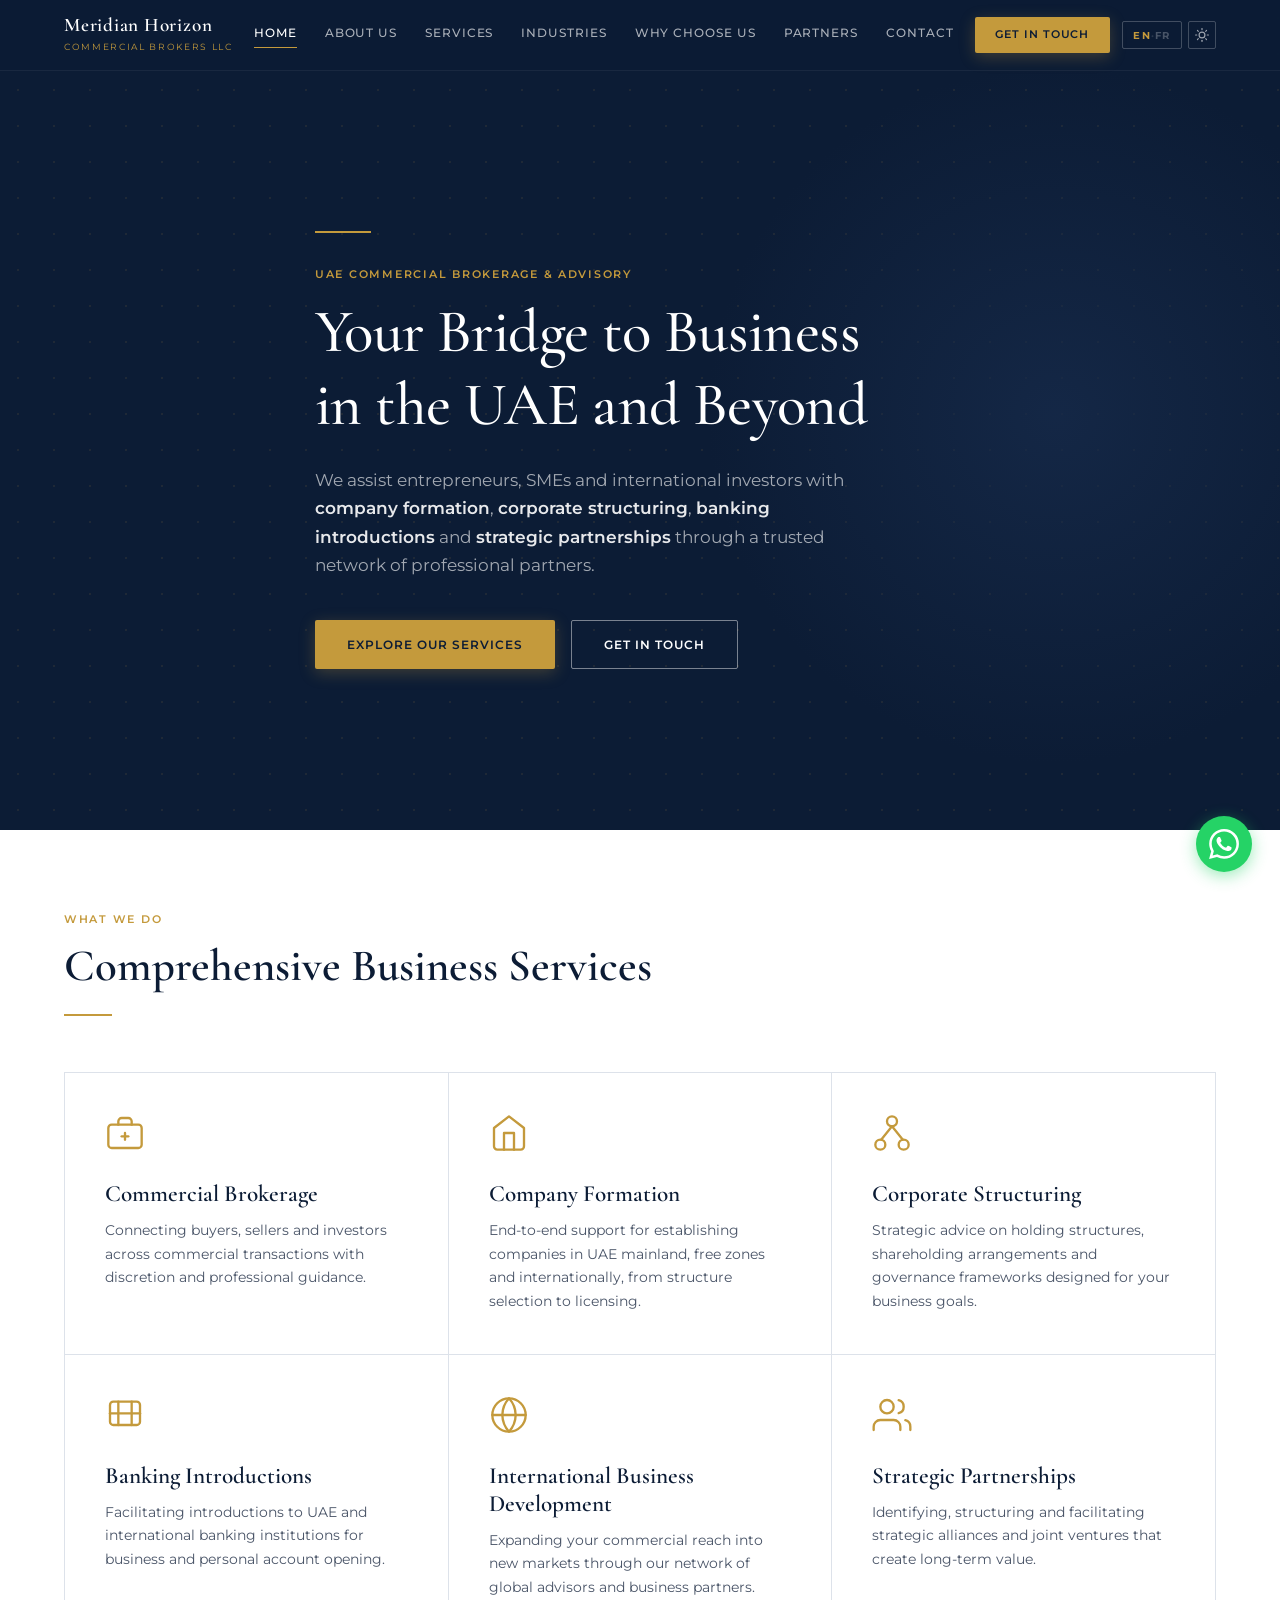
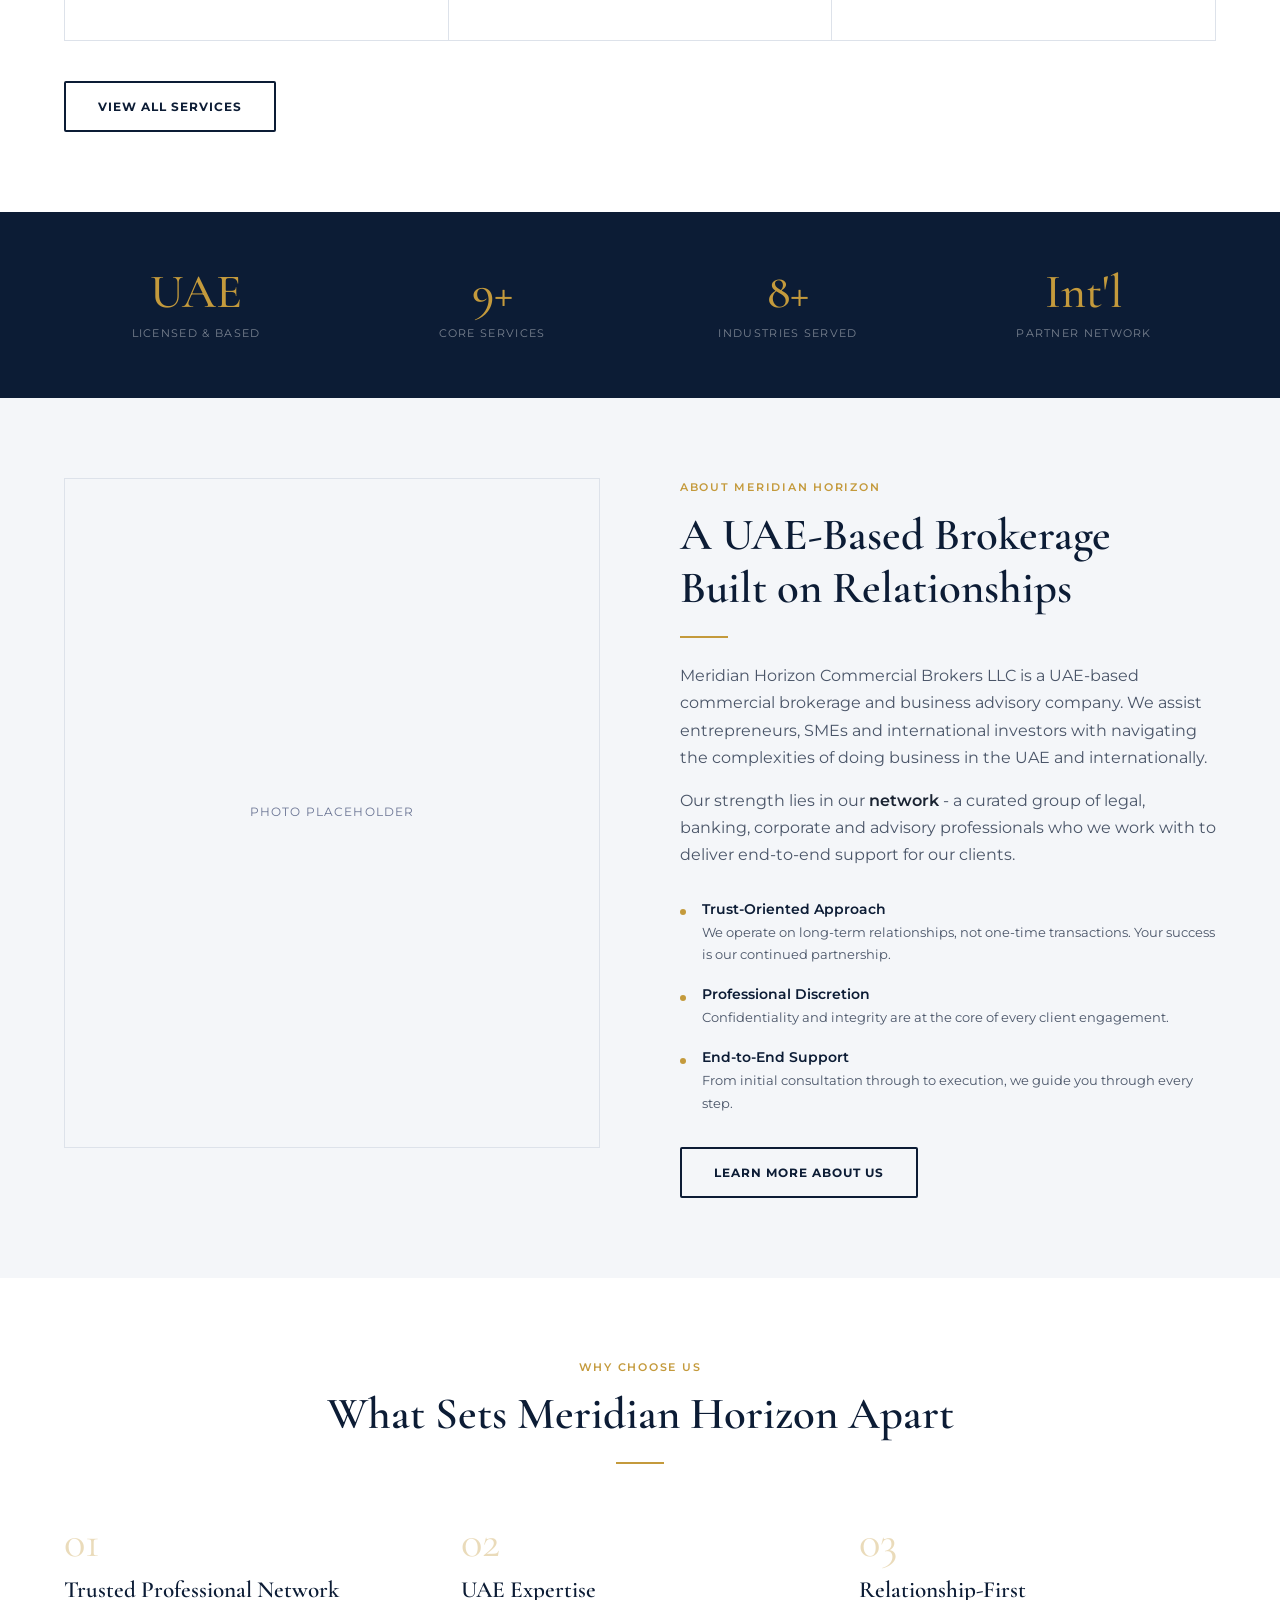
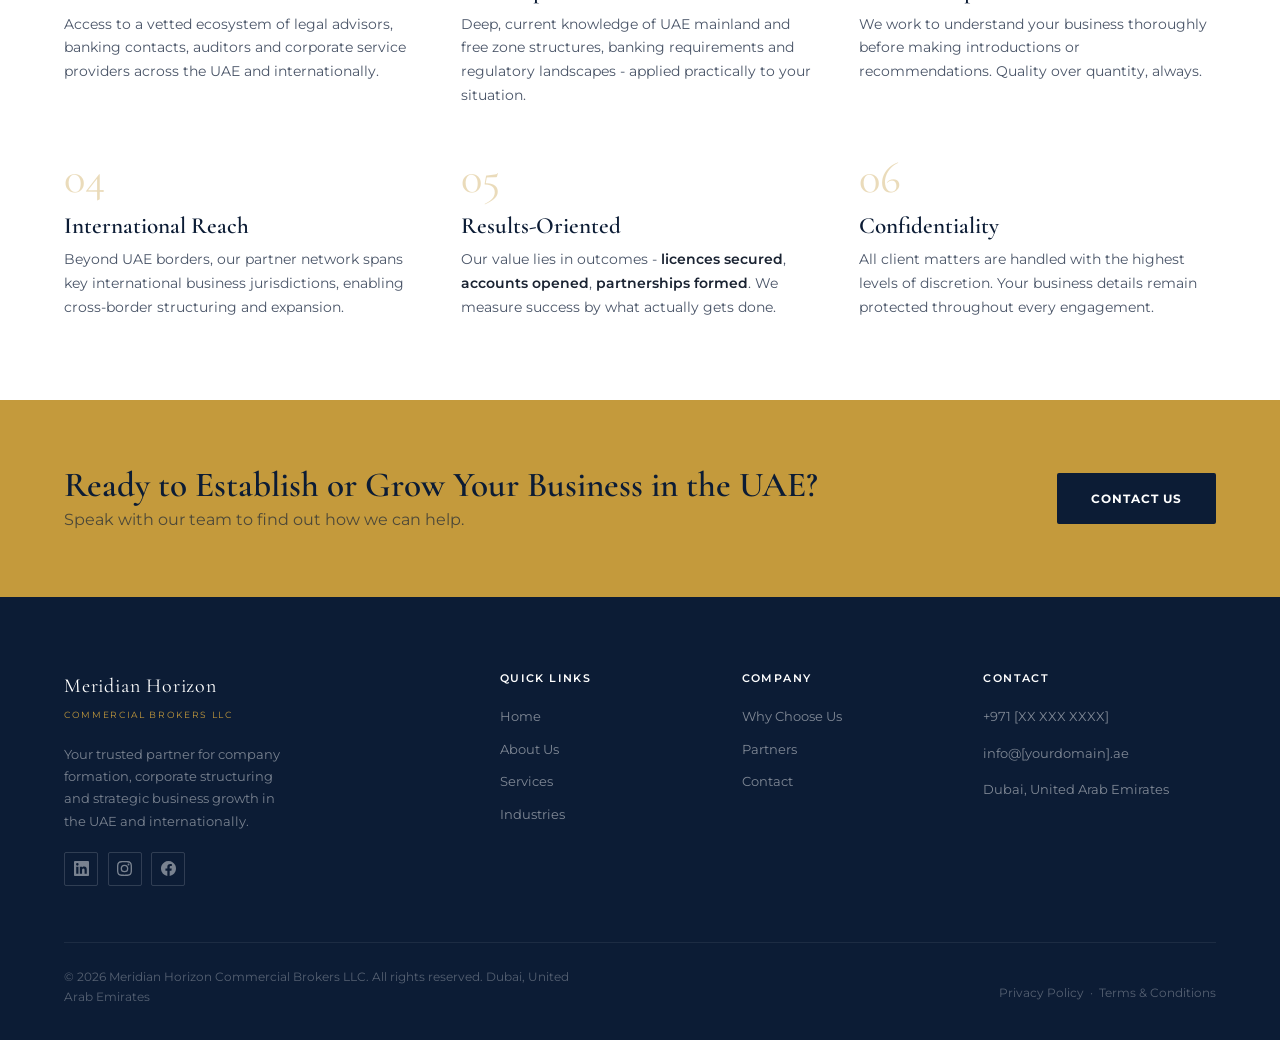
==== commit 18848a10: "feat: enterprise UI polish, EN/FR switcher fix, bold copy - Fix lang switcher: cache EN HTML before " ====
--- a/index.html
+++ b/index.html
@@ -22,7 +22,7 @@
         <div class="hero-divider"></div>
         <span class="eyebrow" data-i18n="home-hero-eyebrow">UAE Commercial Brokerage &amp; Advisory</span>
         <h1 data-i18n="home-hero-h1">Your Bridge to Business in the UAE and Beyond</h1>
-        <p class="hero-lead" data-i18n="home-hero-lead">We assist entrepreneurs, SMEs and international investors with company formation, corporate structuring, banking introductions and strategic partnerships through a trusted network of professional partners.</p>
+        <p class="hero-lead" data-i18n="home-hero-lead">We assist entrepreneurs, SMEs and international investors with <strong>company formation</strong>, <strong>corporate structuring</strong>, <strong>banking introductions</strong> and <strong>strategic partnerships</strong> through a trusted network of professional partners.</p>
         <div class="hero-actions">
           <a href="services.html" class="btn btn-primary" data-i18n="home-hero-cta1">Explore Our Services</a>
           <a href="contact.html" class="btn btn-outline" data-i18n="home-hero-cta2">Get in Touch</a>
@@ -133,7 +133,7 @@
           <h2 data-i18n="home-about-h2">A UAE-Based Brokerage Built on Relationships</h2>
           <div class="section-rule" style="margin-bottom:1.5rem"></div>
           <p data-i18n="home-about-p1">Meridian Horizon Commercial Brokers LLC is a UAE-based commercial brokerage and business advisory company. We assist entrepreneurs, SMEs and international investors with navigating the complexities of doing business in the UAE and internationally.</p>
-          <p data-i18n="home-about-p2">Our strength lies in our network - a curated group of legal, banking, corporate and advisory professionals who we work with to deliver end-to-end support for our clients.</p>
+          <p data-i18n="home-about-p2">Our strength lies in our <strong>network</strong> - a curated group of legal, banking, corporate and advisory professionals who we work with to deliver end-to-end support for our clients.</p>
           <div class="values-list">
             <div class="value-item">
               <div class="value-pip"></div>
@@ -197,7 +197,7 @@
         <div class="feature-item">
           <div class="feature-num">05</div>
           <h3 data-i18n="home-f5-title">Results-Oriented</h3>
-          <p data-i18n="home-f5-desc">Our value lies in outcomes - licences secured, accounts opened, partnerships formed. We measure success by what actually gets done.</p>
+          <p data-i18n="home-f5-desc">Our value lies in outcomes - <strong>licences secured</strong>, <strong>accounts opened</strong>, <strong>partnerships formed</strong>. We measure success by what actually gets done.</p>
         </div>
         <div class="feature-item">
           <div class="feature-num">06</div>
--- a/css/style.css
+++ b/css/style.css
@@ -372,9 +372,10 @@
 .service-card {
   background: var(--white);
   padding: 2.5rem;
-  transition: background var(--transition);
-}
-.service-card:hover { background: var(--off-white); }
+  transition: background var(--transition), box-shadow var(--transition);
+  box-shadow: inset 0 -3px 0 transparent;
+}
+.service-card:hover { background: var(--off-white); box-shadow: inset 0 -3px 0 var(--gold); }
 
 .service-icon {
   width: 40px;
@@ -826,7 +827,7 @@
   border: 1px solid rgba(255,255,255,0.22);
   color: rgba(255,255,255,0.60);
   border-radius: var(--radius);
-  padding: 0 0.55rem;
+  padding: 0 0.65rem;
   height: 28px;
   font-family: var(--font-sans);
   font-size: 0.60rem;
@@ -834,8 +835,19 @@
   letter-spacing: 0.12em;
   cursor: pointer;
   transition: border-color var(--transition), color var(--transition);
-}
-#lang-btn:hover { border-color: var(--gold); color: var(--gold); }
+  display: flex;
+  align-items: center;
+  gap: 0;
+}
+#lang-btn:hover { border-color: var(--gold); }
+
+.ls-opt {
+  opacity: 0.42;
+  transition: color var(--transition), opacity var(--transition);
+  color: rgba(255,255,255,0.60);
+}
+.ls-opt.ls-active { color: var(--gold); opacity: 1; }
+.ls-sep { opacity: 0.32; color: rgba(255,255,255,0.40); }
 
 #theme-btn {
   background: none;
@@ -858,6 +870,42 @@
 [data-theme="dark"] #theme-btn .icon-moon { display: block; }
 
 /* =============================================
+   ENTERPRISE UI REFINEMENTS
+   ============================================= */
+
+h2 { font-weight: 600; }
+h3 { font-weight: 600; }
+
+p strong { color: var(--text); font-weight: 600; }
+.home-hero p strong { color: rgba(255,255,255,0.90); }
+
+.btn-primary {
+  box-shadow: 0 4px 16px rgba(196, 154, 60, 0.28);
+}
+.btn-primary:hover {
+  background: var(--gold-light);
+  transform: translateY(-1px);
+  box-shadow: 0 6px 22px rgba(196, 154, 60, 0.46);
+}
+
+.btn-outline-dark { border-width: 2px; font-weight: 700; }
+.btn-outline-dark:hover { background: var(--navy); color: var(--white); transform: translateY(-1px); }
+
+.cta-strip .btn-outline-dark {
+  background: var(--navy);
+  color: var(--white);
+  border: 2px solid var(--navy);
+}
+.cta-strip .btn-outline-dark:hover {
+  background: var(--navy-mid);
+  border-color: var(--navy-mid);
+  transform: translateY(-1px);
+}
+
+[data-theme="dark"] p strong { color: #DDE4F2; }
+[data-theme="dark"] .home-hero p strong { color: rgba(255,255,255,0.92); }
+
+/* =============================================
    DARK MODE
    ============================================= */
 
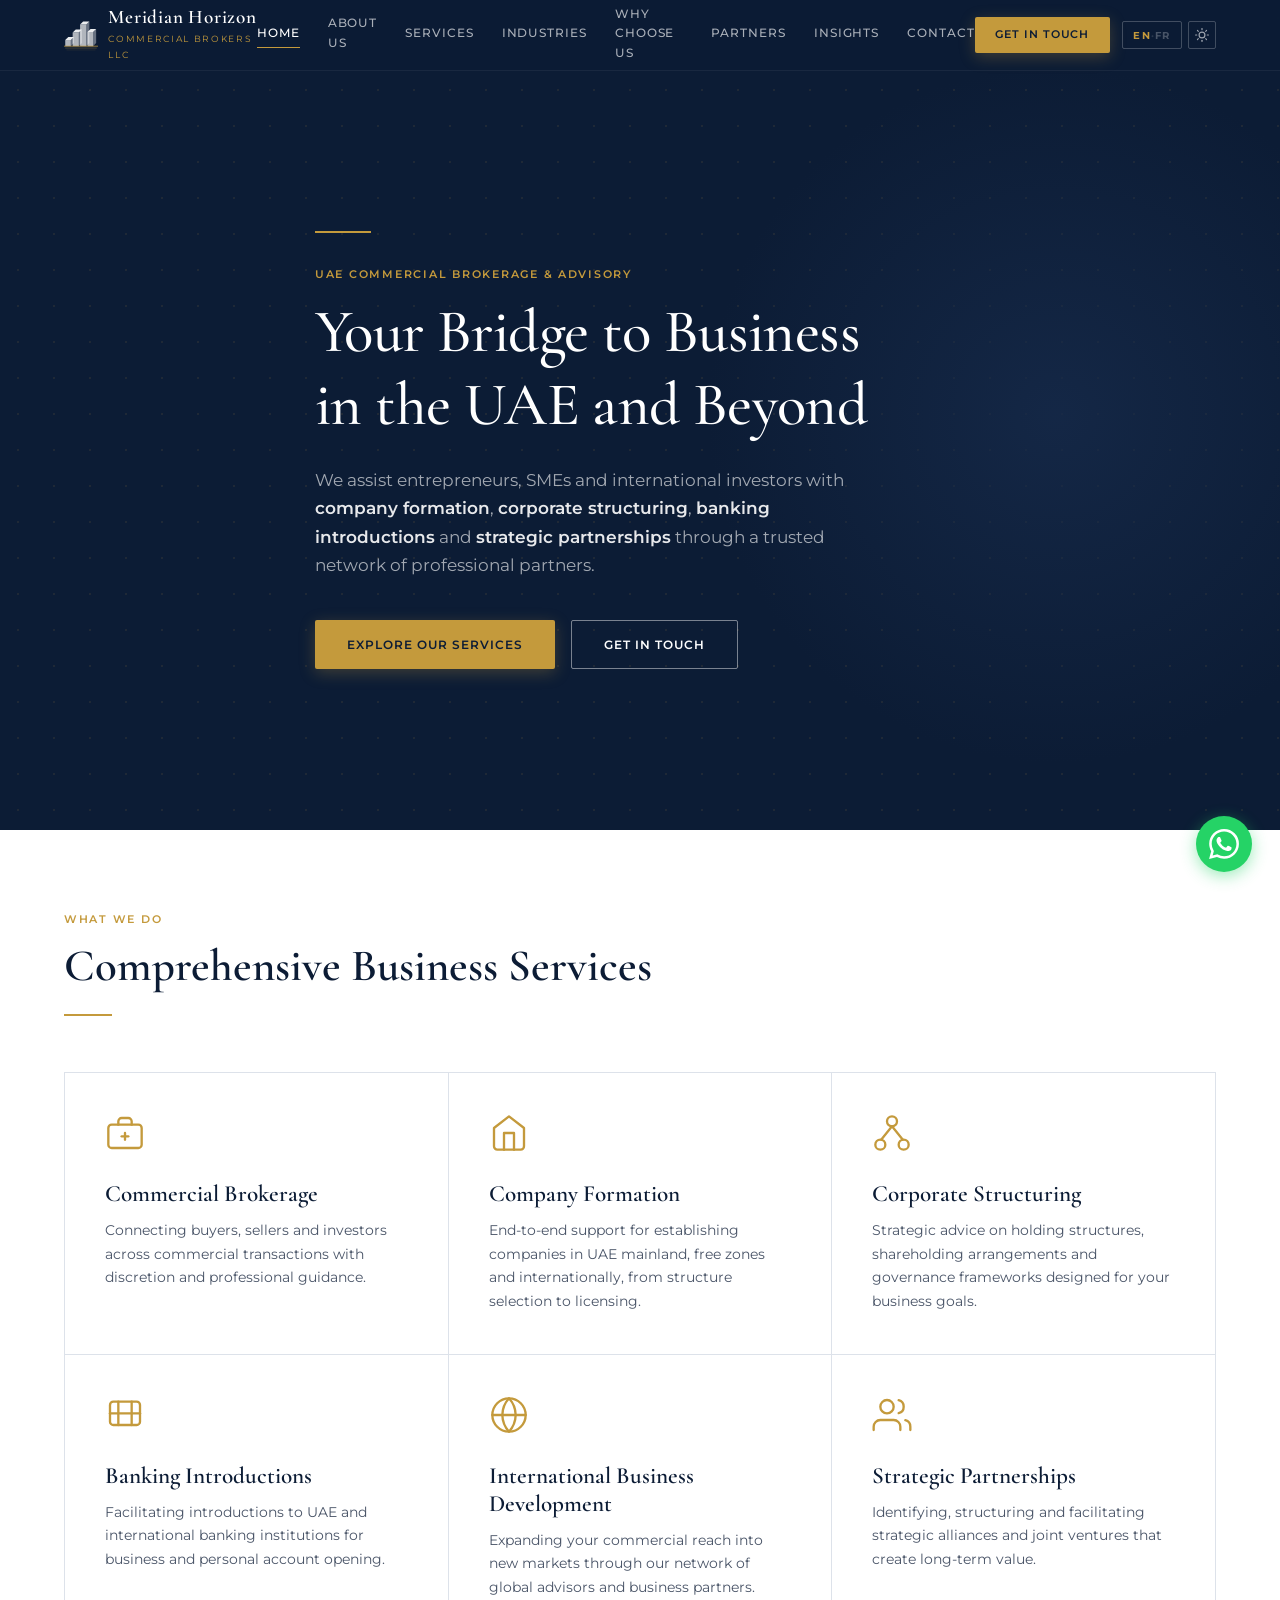
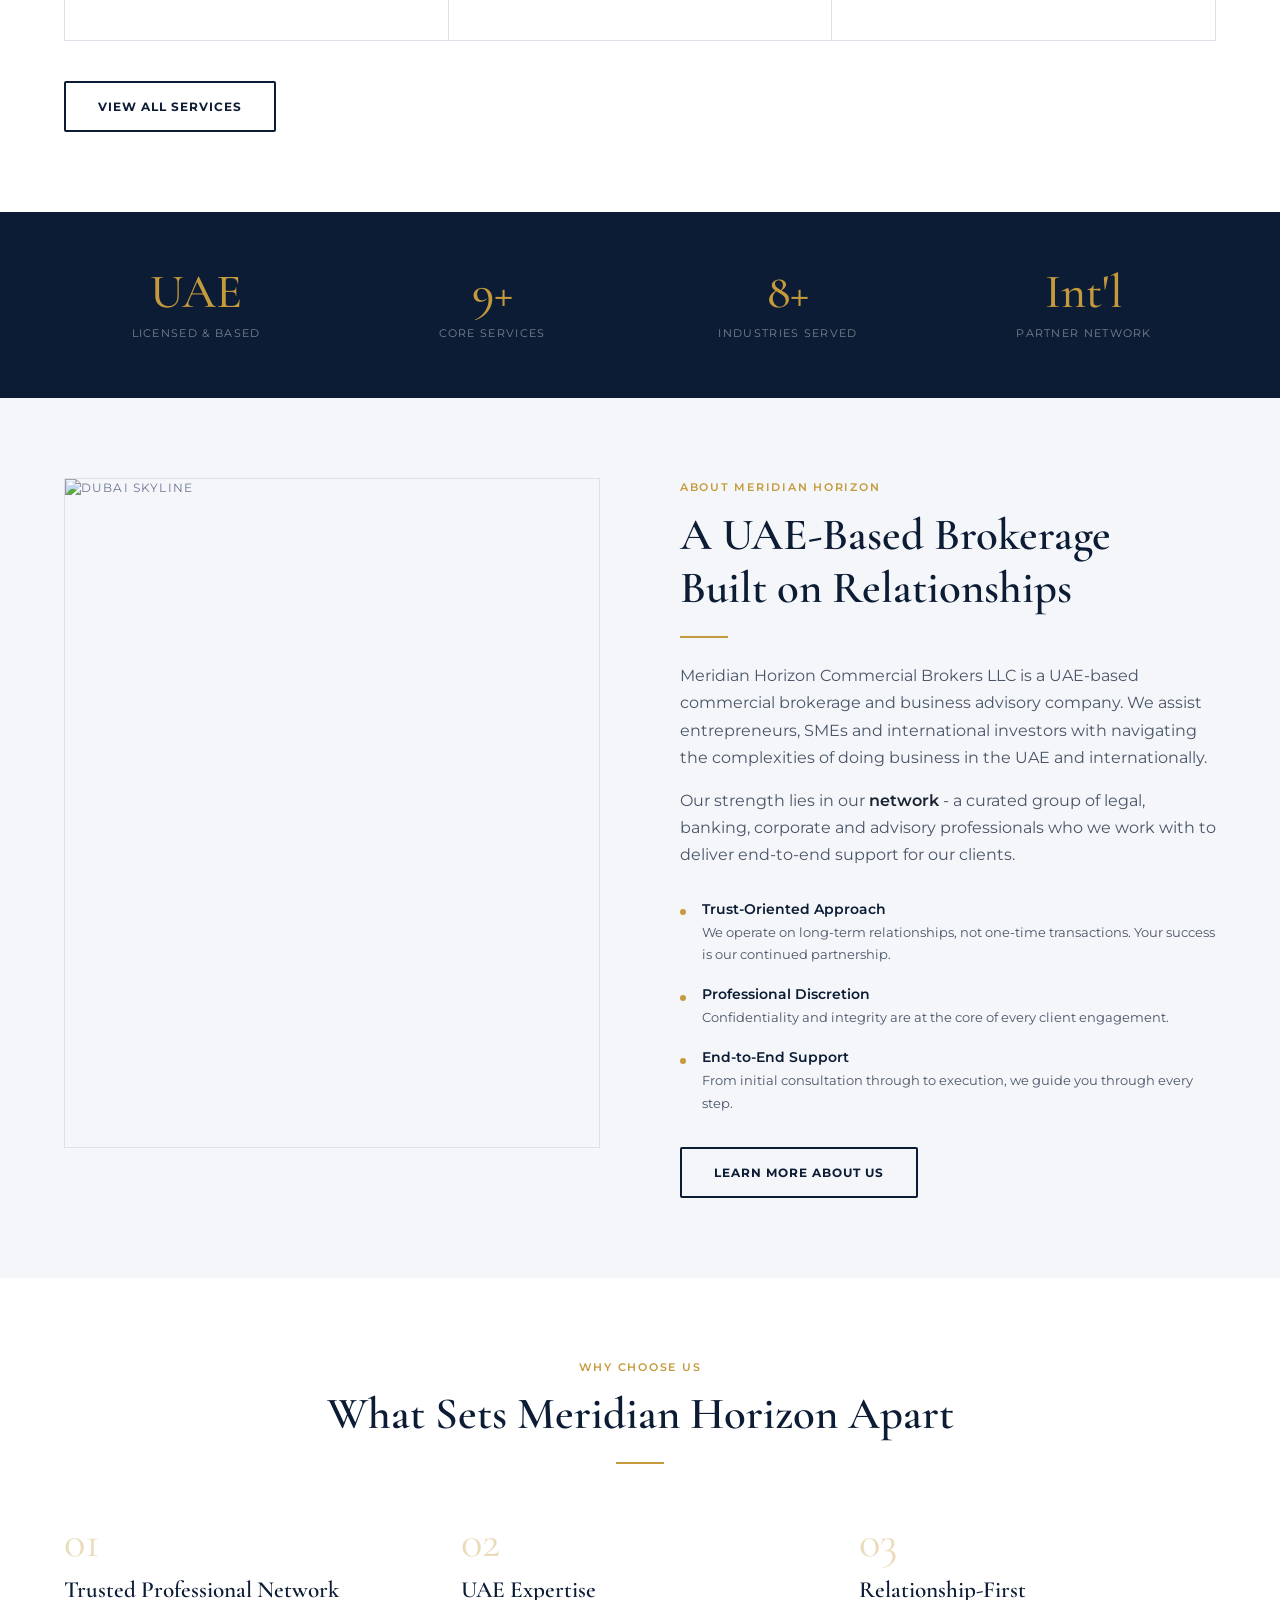
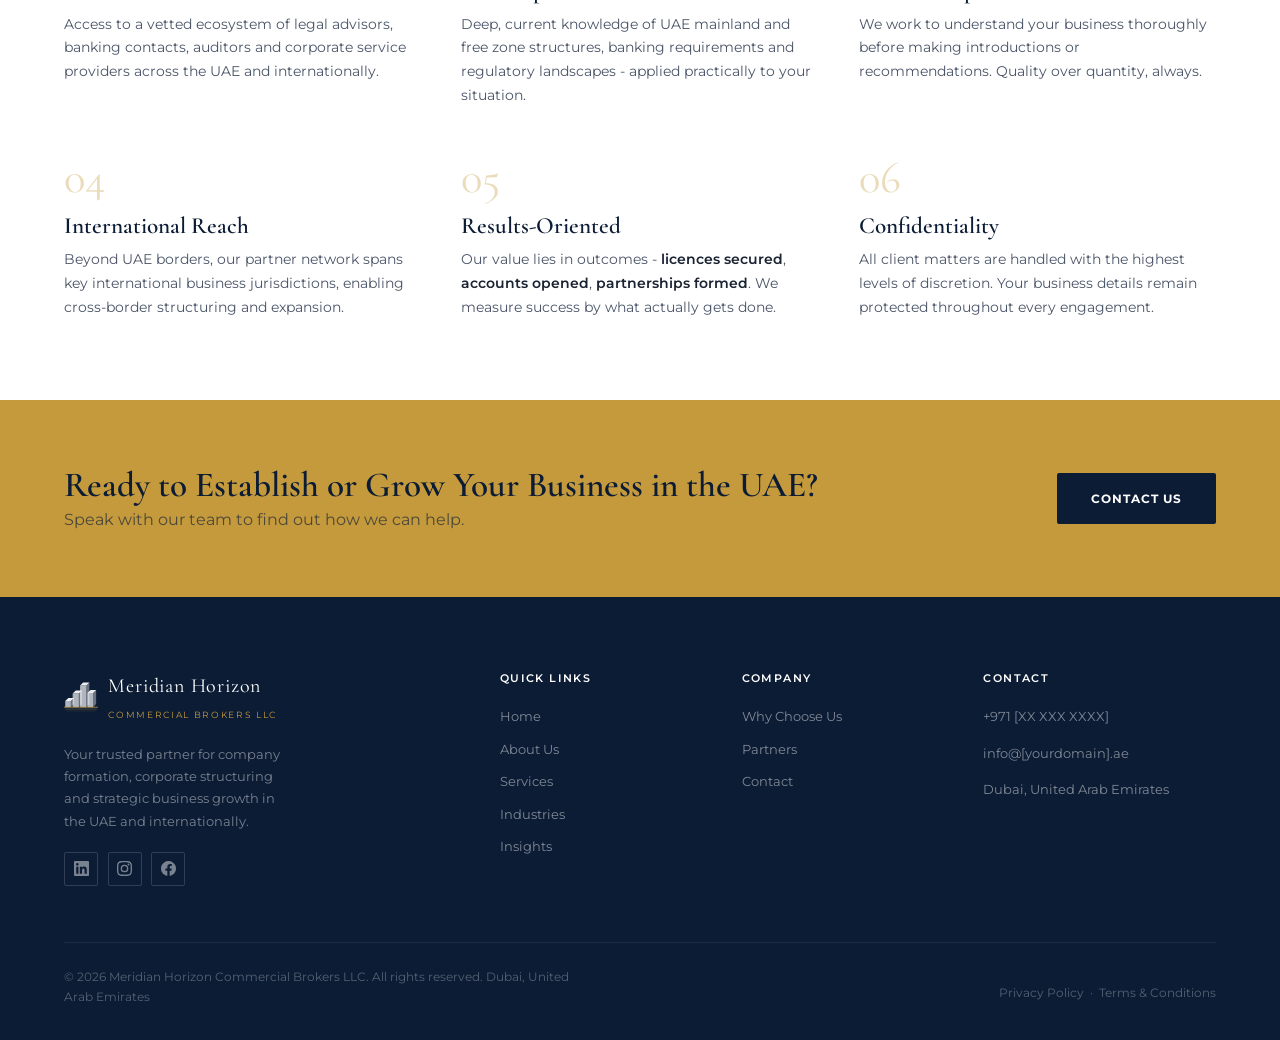
==== commit 3566f611: "Add Insights blog section, photo placeholders, and Hostinger DNS guide - Add blog/ section with list" ====
--- a/index.html
+++ b/index.html
@@ -125,8 +125,7 @@
     <div class="container">
       <div class="about-split">
         <div class="about-img-block">
-          <!-- TODO: Replace with an actual photo (office, Dubai skyline, or team photo) -->
-          Photo Placeholder
+          <img src="https://images.unsplash.com/photo-1512453979798-5ea266f8880c?w=800&fit=crop&crop=entropy&cs=tinysrgb&q=80" alt="Dubai skyline" loading="lazy" style="width:100%;height:100%;object-fit:cover;">
         </div>
         <div>
           <span class="eyebrow" data-i18n="home-about-eyebrow">About Meridian Horizon</span>
--- a/css/style.css
+++ b/css/style.css
@@ -154,7 +154,9 @@
   margin: 0 auto;
 }
 
-.nav-logo { display: flex; flex-direction: column; color: var(--white); }
+.nav-logo { display: flex; flex-direction: row; align-items: center; gap: 0.65rem; color: var(--white); }
+.logo-icon { width: 34px; height: auto; flex-shrink: 0; }
+.logo-text-block { display: flex; flex-direction: column; }
 .nav-logo .logo-main {
   font-family: var(--font-display);
   font-size: 1.2rem;
@@ -248,7 +250,8 @@
   transition: color var(--transition);
 }
 .nav-mobile a:last-child { border-bottom: none; }
-.nav-mobile a:hover { color: var(--gold); }
+.nav-mobile a:hover,
+.nav-mobile a.active { color: var(--gold); }
 
 /* === Section structure === */
 
@@ -691,6 +694,7 @@
   margin-bottom: 3.5rem;
 }
 
+.footer-logo { display: flex; flex-direction: row; align-items: center; gap: 0.65rem; }
 .footer-logo .logo-main {
   font-family: var(--font-display);
   font-size: 1.25rem;
@@ -957,6 +961,7 @@
   .nav-hamburger { min-height: 44px; min-width: 44px; align-items: center; justify-content: center; }
   #lang-btn      { height: 32px; }
   #theme-btn     { width: 32px; height: 32px; }
+  .logo-icon     { width: 26px; }
 
   .form-group input,
   .form-group select,
@@ -972,7 +977,194 @@
   h1    { font-size: 2rem; }
 }
 
+/* =============================================
+   SCROLL REVEAL
+   ============================================= */
+
+.reveal {
+  opacity: 0;
+  transform: translateY(20px);
+  transition: opacity 0.55s ease, transform 0.55s ease;
+}
+.reveal.is-visible {
+  opacity: 1;
+  transform: translateY(0);
+}
+
+/* =============================================
+   BACK TO TOP
+   ============================================= */
+
+.back-to-top {
+  position: fixed;
+  bottom: 6rem;
+  right: 1.5rem;
+  width: 44px;
+  height: 44px;
+  background: var(--navy);
+  border: 1px solid rgba(255,255,255,0.16);
+  border-radius: 50%;
+  cursor: pointer;
+  display: flex;
+  align-items: center;
+  justify-content: center;
+  color: var(--white);
+  opacity: 0;
+  transform: translateY(10px);
+  transition: opacity 0.3s ease, transform 0.3s ease, border-color var(--transition), color var(--transition);
+  pointer-events: none;
+  z-index: 190;
+}
+.back-to-top.visible { opacity: 1; transform: translateY(0); pointer-events: auto; }
+.back-to-top:hover { border-color: var(--gold); color: var(--gold); }
+.back-to-top svg { width: 18px; height: 18px; pointer-events: none; }
+
 @media (prefers-reduced-motion: reduce) {
   *, *::before, *::after { transition-duration: 0.01ms !important; }
   html { scroll-behavior: auto; }
-}
+  .reveal { opacity: 1; transform: none; }
+}
+
+/* =============================================
+   BLOG / INSIGHTS
+   ============================================= */
+
+.blog-grid {
+  display: grid;
+  grid-template-columns: repeat(auto-fill, minmax(300px, 1fr));
+  gap: 2rem;
+  margin-top: 3rem;
+}
+
+.blog-card {
+  background: var(--white);
+  border: 1px solid var(--border);
+  border-radius: var(--radius);
+  padding: 2rem;
+  display: flex;
+  flex-direction: column;
+  transition: box-shadow var(--transition), transform var(--transition), border-color var(--transition);
+}
+
+.blog-card:hover { box-shadow: var(--shadow-md); transform: translateY(-3px); }
+
+.blog-card-meta {
+  display: flex;
+  align-items: center;
+  gap: 0.75rem;
+  margin-bottom: 1rem;
+  flex-wrap: wrap;
+}
+
+.blog-tag {
+  font-family: var(--font-sans);
+  font-size: 0.64rem;
+  font-weight: 700;
+  letter-spacing: 0.12em;
+  text-transform: uppercase;
+  color: var(--gold);
+  background: var(--gold-dim);
+  padding: 0.25em 0.65em;
+  border-radius: 2px;
+  white-space: nowrap;
+}
+
+.blog-date {
+  font-size: 0.78rem;
+  color: var(--text-light);
+}
+
+.blog-card h3 {
+  font-size: clamp(1.05rem, 2vw, 1.25rem);
+  margin-bottom: 0.75rem;
+  line-height: 1.3;
+}
+
+.blog-card p {
+  font-size: 0.92rem;
+  flex: 1;
+  margin-bottom: 1.5rem;
+  max-width: none;
+}
+
+.blog-read-more {
+  font-size: 0.78rem;
+  font-weight: 700;
+  letter-spacing: 0.06em;
+  color: var(--gold);
+  display: inline-flex;
+  align-items: center;
+  gap: 0.4rem;
+  transition: gap var(--transition), color var(--transition);
+  margin-top: auto;
+  align-self: flex-start;
+}
+.blog-read-more:hover { gap: 0.7rem; }
+.blog-read-more svg { width: 14px; height: 14px; flex-shrink: 0; }
+
+/* Article page */
+.blog-back-link {
+  display: inline-flex;
+  align-items: center;
+  gap: 0.45rem;
+  font-size: 0.82rem;
+  font-weight: 600;
+  color: var(--text-light);
+  margin-bottom: 2.5rem;
+  transition: color var(--transition);
+}
+.blog-back-link:hover { color: var(--gold); }
+.blog-back-link svg { width: 16px; height: 16px; }
+
+.blog-article-meta {
+  display: flex;
+  align-items: center;
+  gap: 1rem;
+  margin-bottom: 2.5rem;
+  flex-wrap: wrap;
+}
+
+.blog-article-body {
+  max-width: 72ch;
+}
+.blog-article-body h2 {
+  font-size: clamp(1.35rem, 2.5vw, 1.75rem);
+  margin-top: 2.5rem;
+  margin-bottom: 0.75rem;
+}
+.blog-article-body h3 {
+  font-size: clamp(1rem, 1.8vw, 1.2rem);
+  margin-top: 1.75rem;
+  margin-bottom: 0.5rem;
+}
+.blog-article-body p {
+  max-width: none;
+  margin-bottom: 1.1em;
+}
+.blog-article-body ul,
+.blog-article-body ol {
+  padding-left: 1.5rem;
+  margin-bottom: 1.1em;
+  color: var(--text-mid);
+}
+.blog-article-body ul { list-style: disc; }
+.blog-article-body ol { list-style: decimal; }
+.blog-article-body li { margin-bottom: 0.4em; }
+
+.blog-article-body .article-cta {
+  border-left: 3px solid var(--gold);
+  padding: 1.25rem 1.5rem;
+  background: var(--gold-dim);
+  border-radius: 0 var(--radius) var(--radius) 0;
+  margin-top: 2.5rem;
+}
+.blog-article-body .article-cta p { max-width: none; margin: 0; }
+
+/* Dark mode */
+[data-theme="dark"] .blog-card {
+  background: #12213D;
+  border-color: #1E3A5F;
+}
+[data-theme="dark"] .blog-article-body .article-cta {
+  background: rgba(196,154,60,0.08);
+}
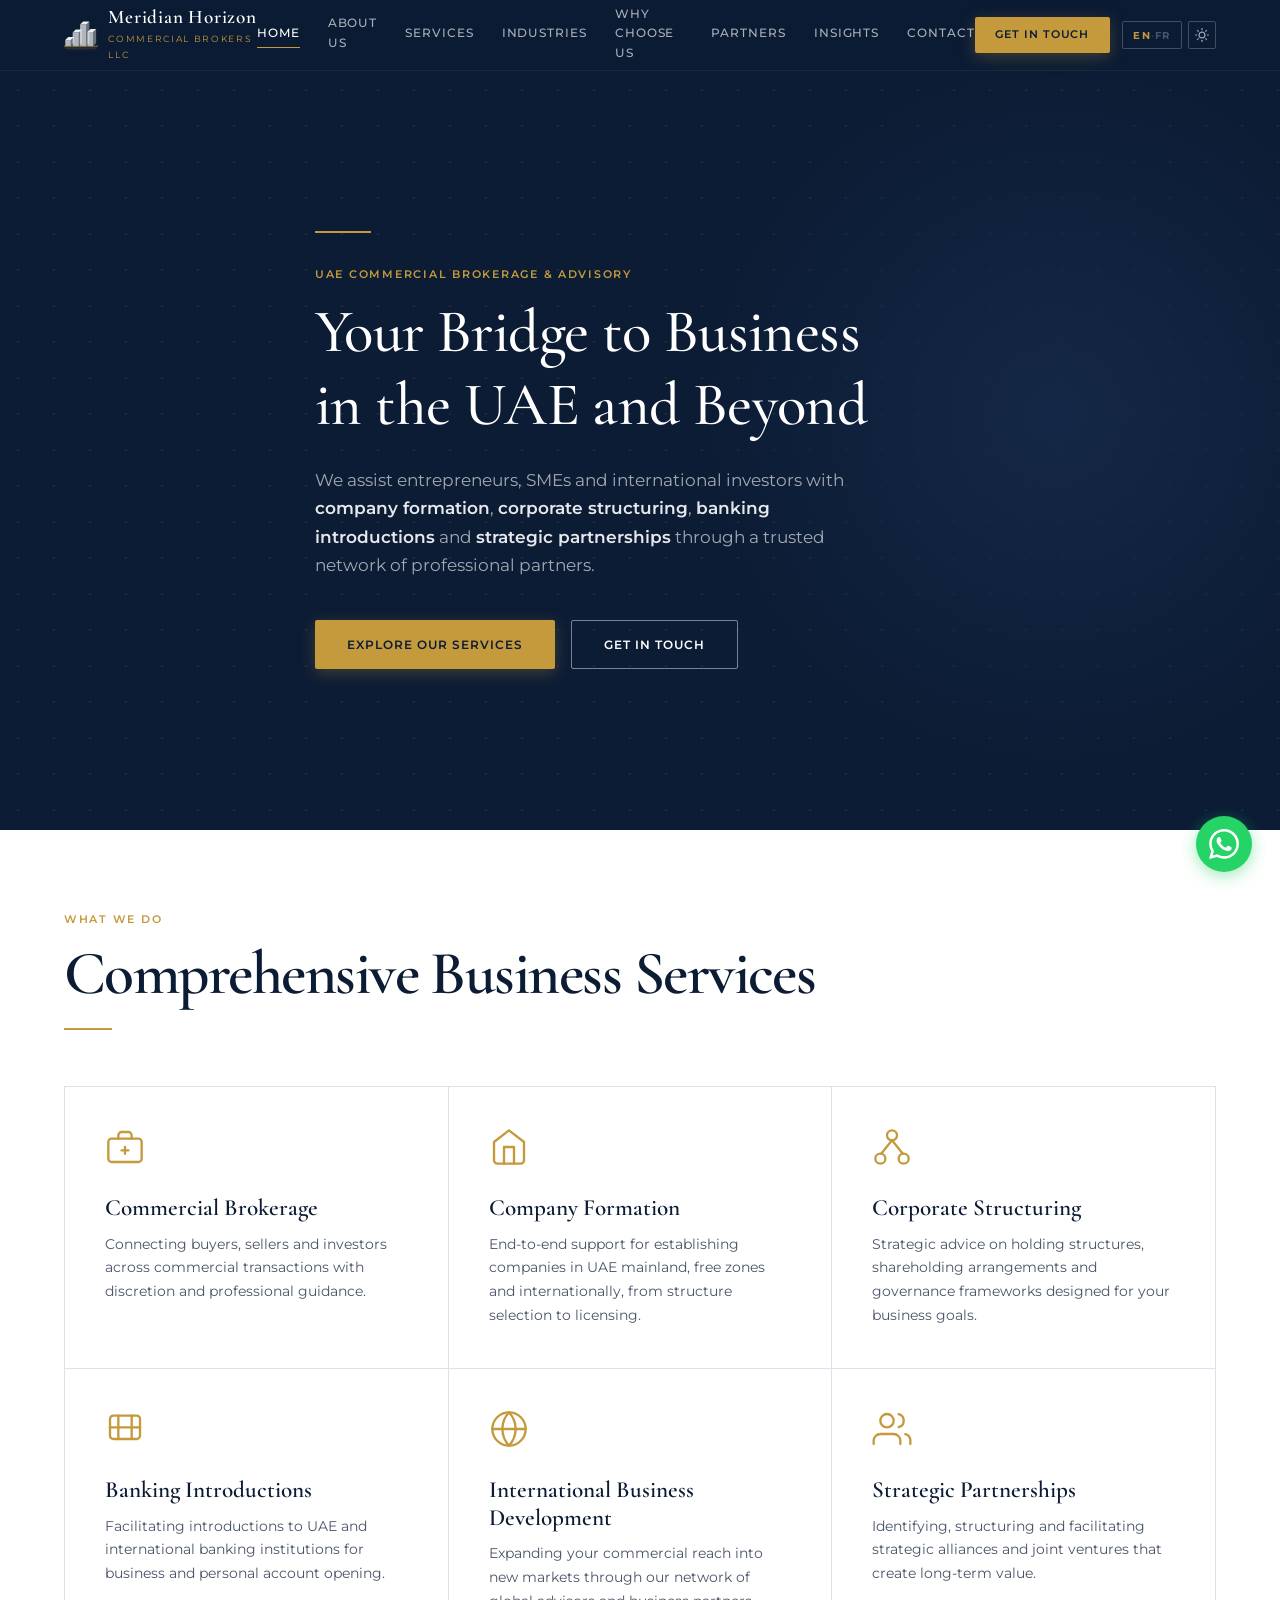
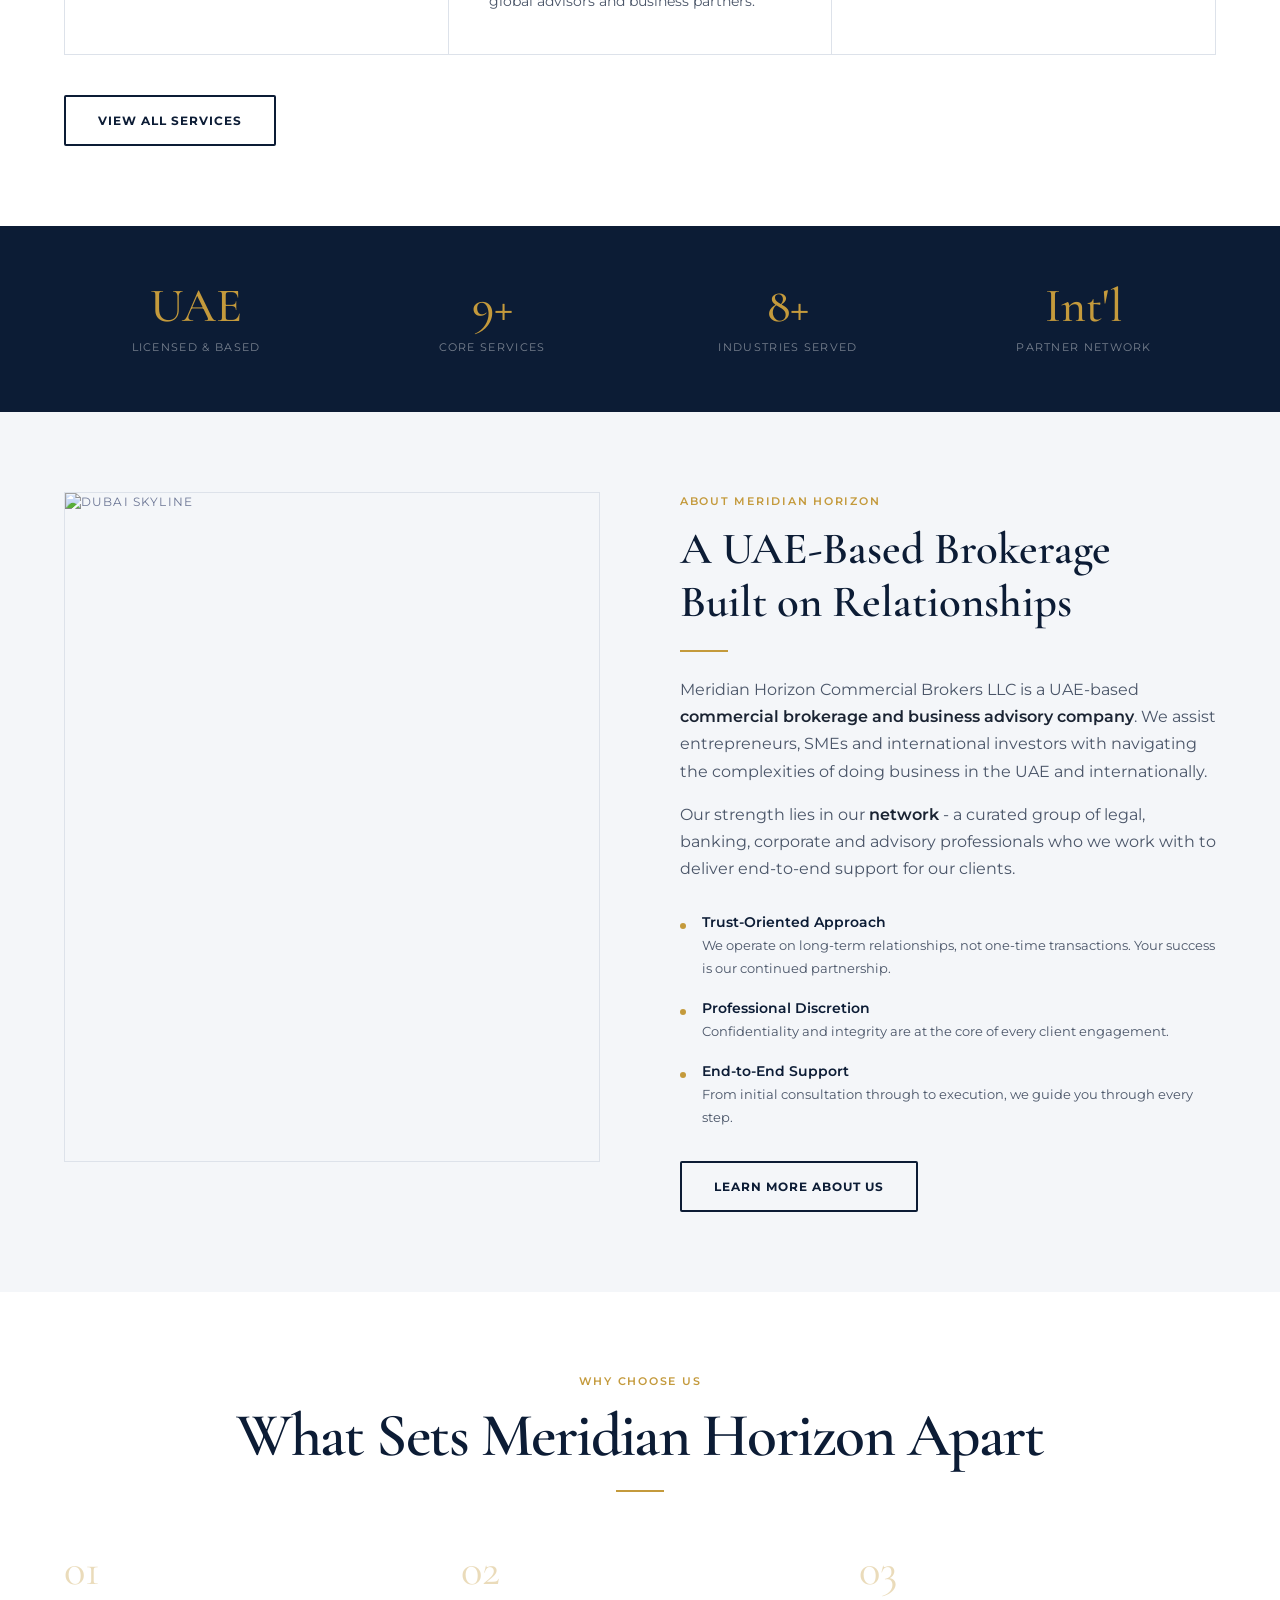
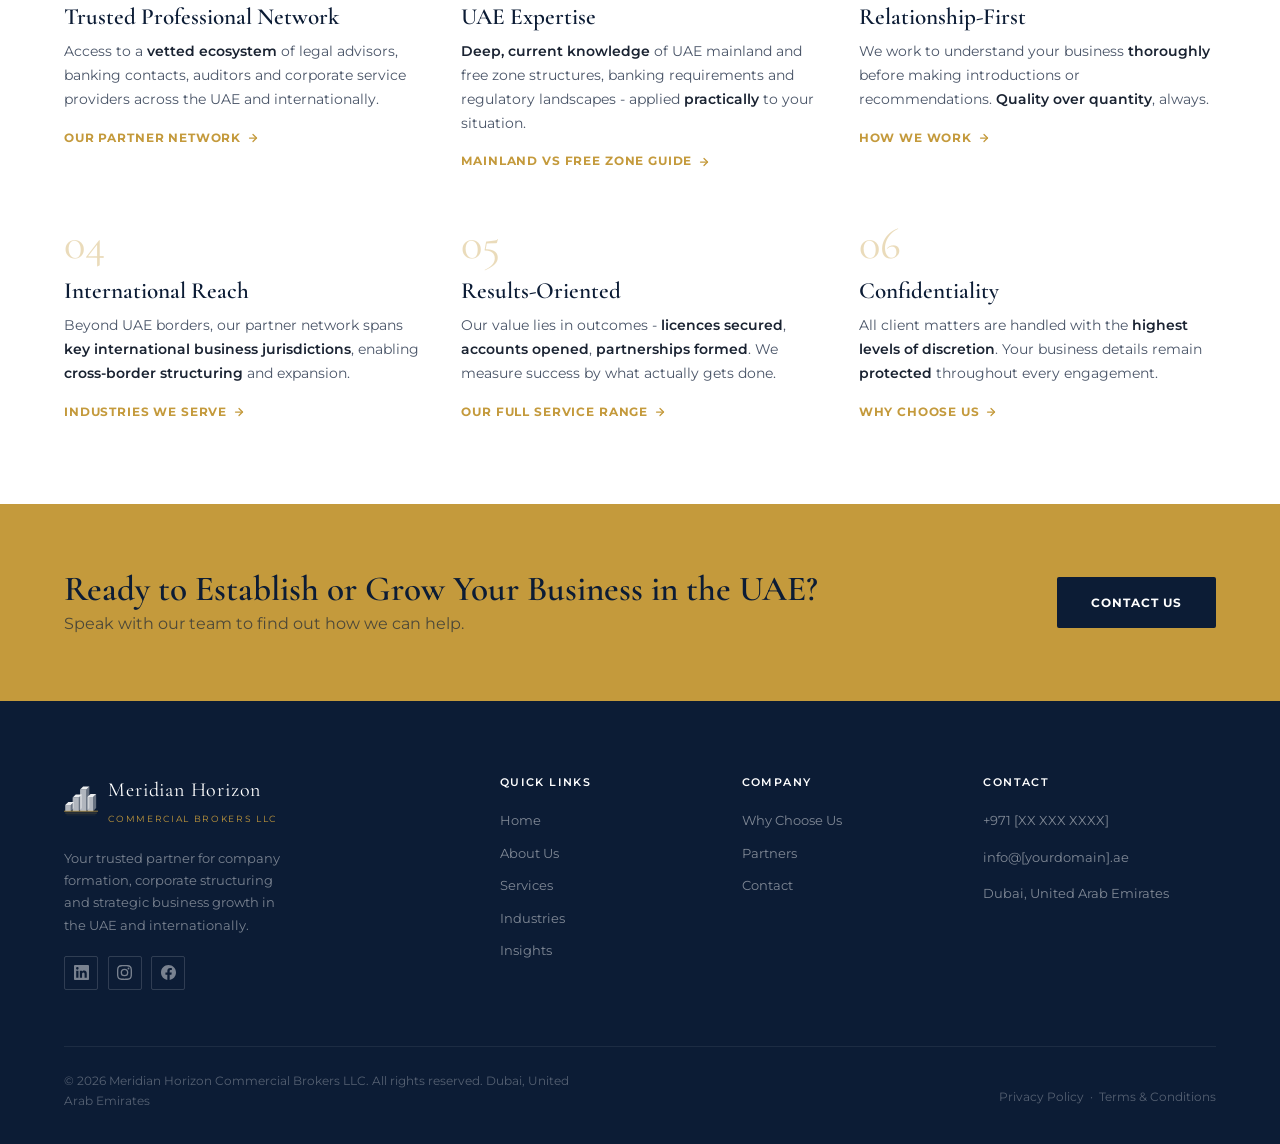
==== commit 3e31e51f: "Strengthen typography, bold emphasis, and cross-site internal linking - Section header h2 now uses c" ====
--- a/index.html
+++ b/index.html
@@ -131,7 +131,7 @@
           <span class="eyebrow" data-i18n="home-about-eyebrow">About Meridian Horizon</span>
           <h2 data-i18n="home-about-h2">A UAE-Based Brokerage Built on Relationships</h2>
           <div class="section-rule" style="margin-bottom:1.5rem"></div>
-          <p data-i18n="home-about-p1">Meridian Horizon Commercial Brokers LLC is a UAE-based commercial brokerage and business advisory company. We assist entrepreneurs, SMEs and international investors with navigating the complexities of doing business in the UAE and internationally.</p>
+          <p data-i18n="home-about-p1">Meridian Horizon Commercial Brokers LLC is a UAE-based <strong>commercial brokerage and business advisory company</strong>. We assist entrepreneurs, SMEs and international investors with navigating the complexities of doing business in the UAE and internationally.</p>
           <p data-i18n="home-about-p2">Our strength lies in our <strong>network</strong> - a curated group of legal, banking, corporate and advisory professionals who we work with to deliver end-to-end support for our clients.</p>
           <div class="values-list">
             <div class="value-item">
@@ -176,32 +176,38 @@
         <div class="feature-item">
           <div class="feature-num">01</div>
           <h3 data-i18n="home-f1-title">Trusted Professional Network</h3>
-          <p data-i18n="home-f1-desc">Access to a vetted ecosystem of legal advisors, banking contacts, auditors and corporate service providers across the UAE and internationally.</p>
+          <p data-i18n="home-f1-desc">Access to a <strong>vetted ecosystem</strong> of legal advisors, banking contacts, auditors and corporate service providers across the UAE and internationally.</p>
+          <a href="partners.html" class="inline-cta">Our partner network <svg viewBox="0 0 24 24" fill="none" stroke="currentColor" stroke-width="2.5" stroke-linecap="round" stroke-linejoin="round" aria-hidden="true"><line x1="5" y1="12" x2="19" y2="12"/><polyline points="12 5 19 12 12 19"/></svg></a>
         </div>
         <div class="feature-item">
           <div class="feature-num">02</div>
           <h3 data-i18n="home-f2-title">UAE Expertise</h3>
-          <p data-i18n="home-f2-desc">Deep, current knowledge of UAE mainland and free zone structures, banking requirements and regulatory landscapes - applied practically to your situation.</p>
+          <p data-i18n="home-f2-desc"><strong>Deep, current knowledge</strong> of UAE mainland and free zone structures, banking requirements and regulatory landscapes - applied <strong>practically</strong> to your situation.</p>
+          <a href="blog/uae-mainland-vs-free-zone.html" class="inline-cta">Mainland vs free zone guide <svg viewBox="0 0 24 24" fill="none" stroke="currentColor" stroke-width="2.5" stroke-linecap="round" stroke-linejoin="round" aria-hidden="true"><line x1="5" y1="12" x2="19" y2="12"/><polyline points="12 5 19 12 12 19"/></svg></a>
         </div>
         <div class="feature-item">
           <div class="feature-num">03</div>
           <h3 data-i18n="home-f3-title">Relationship-First</h3>
-          <p data-i18n="home-f3-desc">We work to understand your business thoroughly before making introductions or recommendations. Quality over quantity, always.</p>
+          <p data-i18n="home-f3-desc">We work to understand your business <strong>thoroughly</strong> before making introductions or recommendations. <strong>Quality over quantity</strong>, always.</p>
+          <a href="about.html" class="inline-cta">How we work <svg viewBox="0 0 24 24" fill="none" stroke="currentColor" stroke-width="2.5" stroke-linecap="round" stroke-linejoin="round" aria-hidden="true"><line x1="5" y1="12" x2="19" y2="12"/><polyline points="12 5 19 12 12 19"/></svg></a>
         </div>
         <div class="feature-item">
           <div class="feature-num">04</div>
           <h3 data-i18n="home-f4-title">International Reach</h3>
-          <p data-i18n="home-f4-desc">Beyond UAE borders, our partner network spans key international business jurisdictions, enabling cross-border structuring and expansion.</p>
+          <p data-i18n="home-f4-desc">Beyond UAE borders, our partner network spans <strong>key international business jurisdictions</strong>, enabling <strong>cross-border structuring</strong> and expansion.</p>
+          <a href="industries.html" class="inline-cta">Industries we serve <svg viewBox="0 0 24 24" fill="none" stroke="currentColor" stroke-width="2.5" stroke-linecap="round" stroke-linejoin="round" aria-hidden="true"><line x1="5" y1="12" x2="19" y2="12"/><polyline points="12 5 19 12 12 19"/></svg></a>
         </div>
         <div class="feature-item">
           <div class="feature-num">05</div>
           <h3 data-i18n="home-f5-title">Results-Oriented</h3>
           <p data-i18n="home-f5-desc">Our value lies in outcomes - <strong>licences secured</strong>, <strong>accounts opened</strong>, <strong>partnerships formed</strong>. We measure success by what actually gets done.</p>
+          <a href="services.html" class="inline-cta">Our full service range <svg viewBox="0 0 24 24" fill="none" stroke="currentColor" stroke-width="2.5" stroke-linecap="round" stroke-linejoin="round" aria-hidden="true"><line x1="5" y1="12" x2="19" y2="12"/><polyline points="12 5 19 12 12 19"/></svg></a>
         </div>
         <div class="feature-item">
           <div class="feature-num">06</div>
           <h3 data-i18n="home-f6-title">Confidentiality</h3>
-          <p data-i18n="home-f6-desc">All client matters are handled with the highest levels of discretion. Your business details remain protected throughout every engagement.</p>
+          <p data-i18n="home-f6-desc">All client matters are handled with the <strong>highest levels of discretion</strong>. Your business details remain <strong>protected</strong> throughout every engagement.</p>
+          <a href="why-us.html" class="inline-cta">Why choose us <svg viewBox="0 0 24 24" fill="none" stroke="currentColor" stroke-width="2.5" stroke-linecap="round" stroke-linejoin="round" aria-hidden="true"><line x1="5" y1="12" x2="19" y2="12"/><polyline points="12 5 19 12 12 19"/></svg></a>
         </div>
       </div>
     </div>
--- a/css/style.css
+++ b/css/style.css
@@ -880,8 +880,44 @@
 h2 { font-weight: 600; }
 h3 { font-weight: 600; }
 
+/* Section headings are the primary visual anchor - make them count */
+.section-header h2 {
+  font-size: clamp(2.4rem, 4.8vw, 4rem);
+  letter-spacing: -0.025em;
+  line-height: 1.1;
+}
+
 p strong { color: var(--text); font-weight: 600; }
 .home-hero p strong { color: rgba(255,255,255,0.90); }
+
+/* Contextual body links - subtle gold underline */
+.body-link {
+  color: inherit;
+  text-decoration: underline;
+  text-decoration-color: rgba(196,154,60,0.55);
+  text-underline-offset: 3px;
+  font-weight: 600;
+  transition: color var(--transition), text-decoration-color var(--transition);
+}
+.body-link:hover { color: var(--gold); text-decoration-color: var(--gold); }
+
+/* Small arrow-link used below feature/service items */
+.inline-cta {
+  display: inline-flex;
+  align-items: center;
+  gap: 0.35rem;
+  font-size: 0.76rem;
+  font-weight: 700;
+  letter-spacing: 0.07em;
+  text-transform: uppercase;
+  color: var(--gold);
+  margin-top: 1rem;
+  transition: gap var(--transition), opacity var(--transition);
+}
+.inline-cta:hover { gap: 0.55rem; }
+.inline-cta svg { width: 12px; height: 12px; flex-shrink: 0; }
+
+[data-theme="dark"] .body-link { color: #DDE4F2; }
 
 .btn-primary {
   box-shadow: 0 4px 16px rgba(196, 154, 60, 0.28);
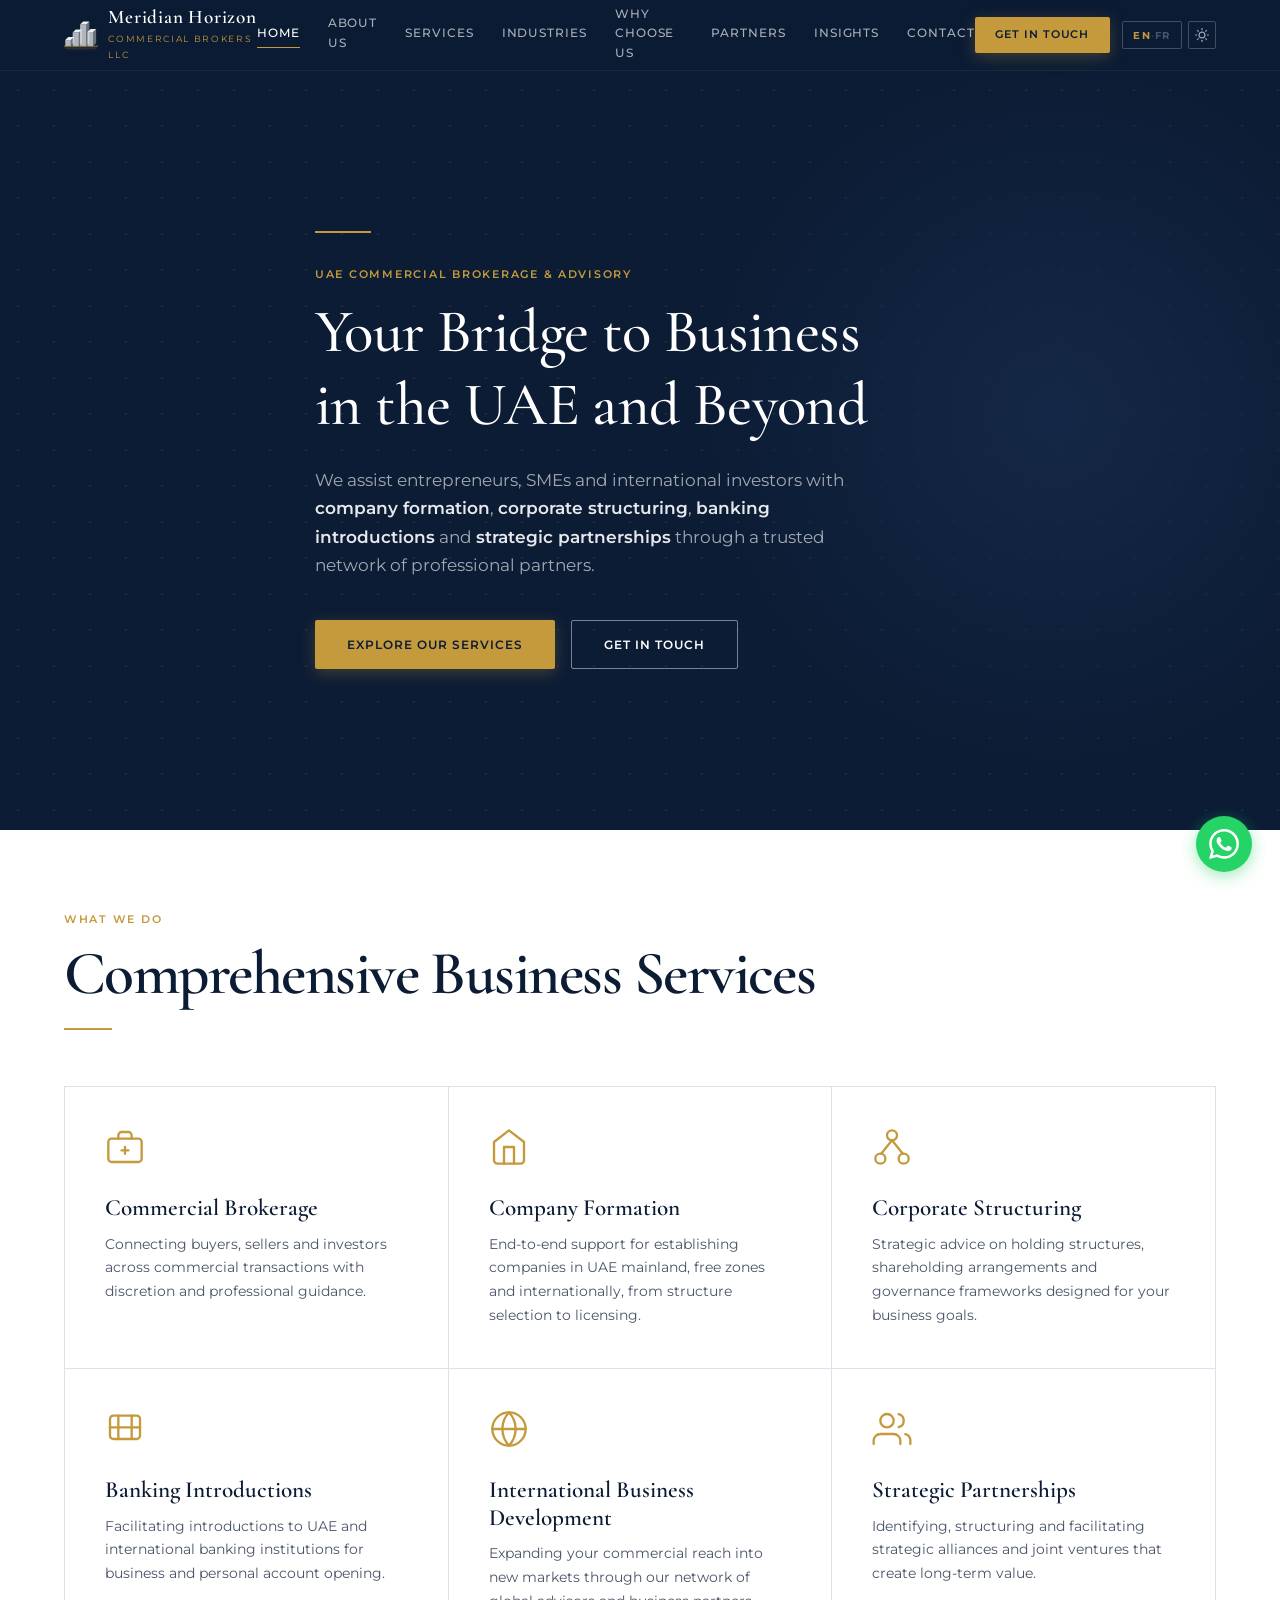
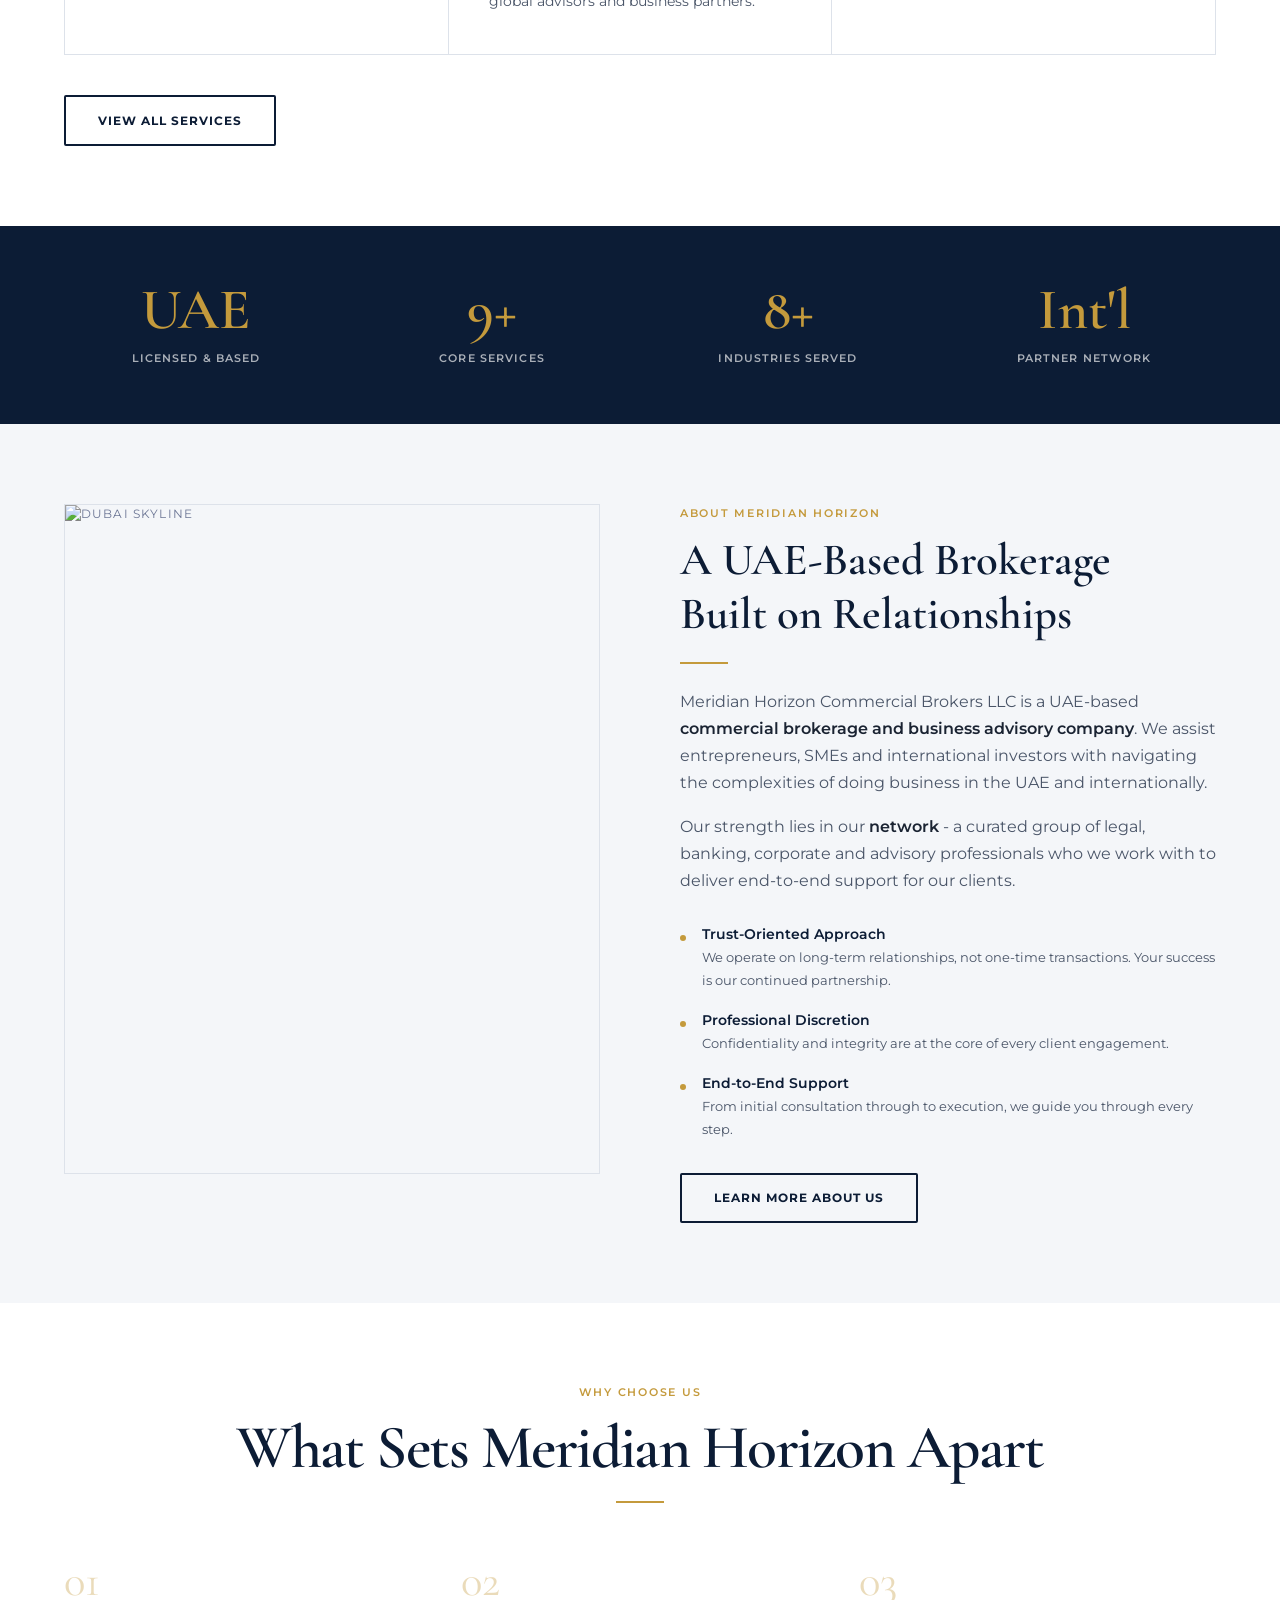
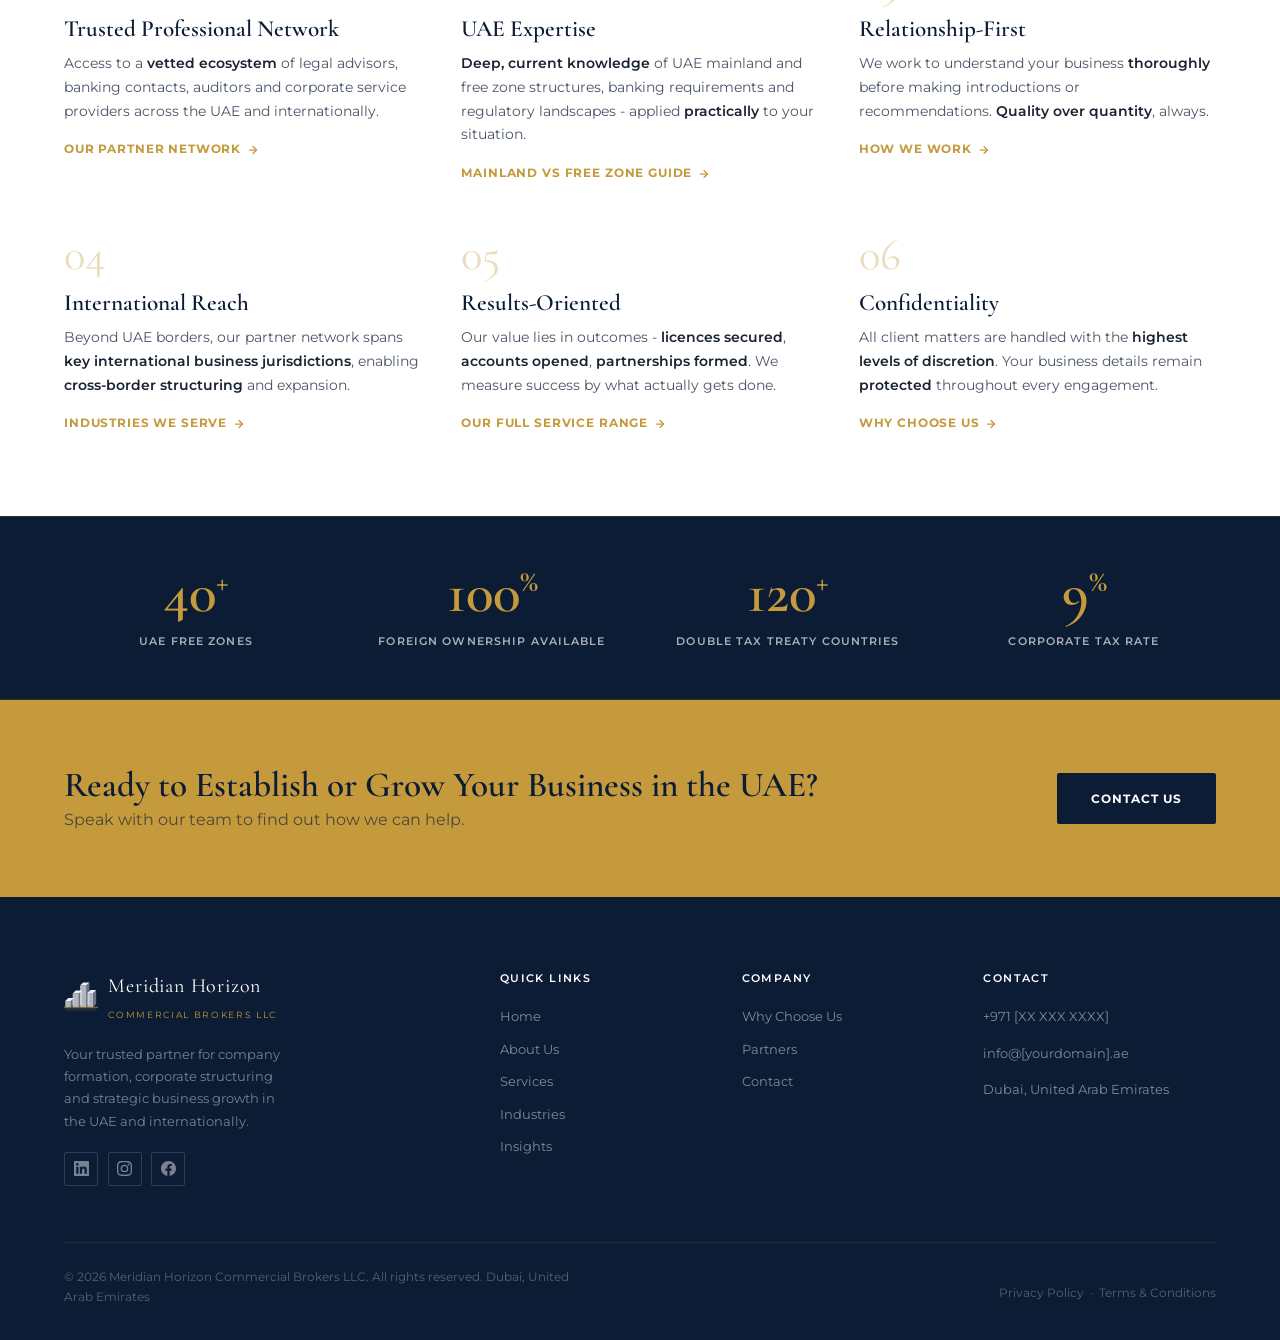
==== commit 14b5f9df: "Fix oversized arrows, swap blog images, add UAE stats bar" ====
--- a/index.html
+++ b/index.html
@@ -177,41 +177,65 @@
           <div class="feature-num">01</div>
           <h3 data-i18n="home-f1-title">Trusted Professional Network</h3>
           <p data-i18n="home-f1-desc">Access to a <strong>vetted ecosystem</strong> of legal advisors, banking contacts, auditors and corporate service providers across the UAE and internationally.</p>
-          <a href="partners.html" class="inline-cta">Our partner network <svg viewBox="0 0 24 24" fill="none" stroke="currentColor" stroke-width="2.5" stroke-linecap="round" stroke-linejoin="round" aria-hidden="true"><line x1="5" y1="12" x2="19" y2="12"/><polyline points="12 5 19 12 12 19"/></svg></a>
+          <a href="partners.html" class="inline-cta">Our partner network <svg viewBox="0 0 24 24" width="12" height="12" fill="none" stroke="currentColor" stroke-width="2.5" stroke-linecap="round" stroke-linejoin="round" aria-hidden="true"><line x1="5" y1="12" x2="19" y2="12"/><polyline points="12 5 19 12 12 19"/></svg></a>
         </div>
         <div class="feature-item">
           <div class="feature-num">02</div>
           <h3 data-i18n="home-f2-title">UAE Expertise</h3>
           <p data-i18n="home-f2-desc"><strong>Deep, current knowledge</strong> of UAE mainland and free zone structures, banking requirements and regulatory landscapes - applied <strong>practically</strong> to your situation.</p>
-          <a href="blog/uae-mainland-vs-free-zone.html" class="inline-cta">Mainland vs free zone guide <svg viewBox="0 0 24 24" fill="none" stroke="currentColor" stroke-width="2.5" stroke-linecap="round" stroke-linejoin="round" aria-hidden="true"><line x1="5" y1="12" x2="19" y2="12"/><polyline points="12 5 19 12 12 19"/></svg></a>
+          <a href="blog/uae-mainland-vs-free-zone.html" class="inline-cta">Mainland vs free zone guide <svg viewBox="0 0 24 24" width="12" height="12" fill="none" stroke="currentColor" stroke-width="2.5" stroke-linecap="round" stroke-linejoin="round" aria-hidden="true"><line x1="5" y1="12" x2="19" y2="12"/><polyline points="12 5 19 12 12 19"/></svg></a>
         </div>
         <div class="feature-item">
           <div class="feature-num">03</div>
           <h3 data-i18n="home-f3-title">Relationship-First</h3>
           <p data-i18n="home-f3-desc">We work to understand your business <strong>thoroughly</strong> before making introductions or recommendations. <strong>Quality over quantity</strong>, always.</p>
-          <a href="about.html" class="inline-cta">How we work <svg viewBox="0 0 24 24" fill="none" stroke="currentColor" stroke-width="2.5" stroke-linecap="round" stroke-linejoin="round" aria-hidden="true"><line x1="5" y1="12" x2="19" y2="12"/><polyline points="12 5 19 12 12 19"/></svg></a>
+          <a href="about.html" class="inline-cta">How we work <svg viewBox="0 0 24 24" width="12" height="12" fill="none" stroke="currentColor" stroke-width="2.5" stroke-linecap="round" stroke-linejoin="round" aria-hidden="true"><line x1="5" y1="12" x2="19" y2="12"/><polyline points="12 5 19 12 12 19"/></svg></a>
         </div>
         <div class="feature-item">
           <div class="feature-num">04</div>
           <h3 data-i18n="home-f4-title">International Reach</h3>
           <p data-i18n="home-f4-desc">Beyond UAE borders, our partner network spans <strong>key international business jurisdictions</strong>, enabling <strong>cross-border structuring</strong> and expansion.</p>
-          <a href="industries.html" class="inline-cta">Industries we serve <svg viewBox="0 0 24 24" fill="none" stroke="currentColor" stroke-width="2.5" stroke-linecap="round" stroke-linejoin="round" aria-hidden="true"><line x1="5" y1="12" x2="19" y2="12"/><polyline points="12 5 19 12 12 19"/></svg></a>
+          <a href="industries.html" class="inline-cta">Industries we serve <svg viewBox="0 0 24 24" width="12" height="12" fill="none" stroke="currentColor" stroke-width="2.5" stroke-linecap="round" stroke-linejoin="round" aria-hidden="true"><line x1="5" y1="12" x2="19" y2="12"/><polyline points="12 5 19 12 12 19"/></svg></a>
         </div>
         <div class="feature-item">
           <div class="feature-num">05</div>
           <h3 data-i18n="home-f5-title">Results-Oriented</h3>
           <p data-i18n="home-f5-desc">Our value lies in outcomes - <strong>licences secured</strong>, <strong>accounts opened</strong>, <strong>partnerships formed</strong>. We measure success by what actually gets done.</p>
-          <a href="services.html" class="inline-cta">Our full service range <svg viewBox="0 0 24 24" fill="none" stroke="currentColor" stroke-width="2.5" stroke-linecap="round" stroke-linejoin="round" aria-hidden="true"><line x1="5" y1="12" x2="19" y2="12"/><polyline points="12 5 19 12 12 19"/></svg></a>
+          <a href="services.html" class="inline-cta">Our full service range <svg viewBox="0 0 24 24" width="12" height="12" fill="none" stroke="currentColor" stroke-width="2.5" stroke-linecap="round" stroke-linejoin="round" aria-hidden="true"><line x1="5" y1="12" x2="19" y2="12"/><polyline points="12 5 19 12 12 19"/></svg></a>
         </div>
         <div class="feature-item">
           <div class="feature-num">06</div>
           <h3 data-i18n="home-f6-title">Confidentiality</h3>
           <p data-i18n="home-f6-desc">All client matters are handled with the <strong>highest levels of discretion</strong>. Your business details remain <strong>protected</strong> throughout every engagement.</p>
-          <a href="why-us.html" class="inline-cta">Why choose us <svg viewBox="0 0 24 24" fill="none" stroke="currentColor" stroke-width="2.5" stroke-linecap="round" stroke-linejoin="round" aria-hidden="true"><line x1="5" y1="12" x2="19" y2="12"/><polyline points="12 5 19 12 12 19"/></svg></a>
-        </div>
-      </div>
-    </div>
-  </section>
+          <a href="why-us.html" class="inline-cta">Why choose us <svg viewBox="0 0 24 24" width="12" height="12" fill="none" stroke="currentColor" stroke-width="2.5" stroke-linecap="round" stroke-linejoin="round" aria-hidden="true"><line x1="5" y1="12" x2="19" y2="12"/><polyline points="12 5 19 12 12 19"/></svg></a>
+        </div>
+      </div>
+    </div>
+  </section>
+
+  <!-- UAE market stats -->
+  <div class="stats-band">
+    <div class="container">
+      <div class="stats-row">
+        <div class="stat-cell">
+          <div class="stat-num">40<span class="stat-sup">+</span></div>
+          <div class="stat-label">UAE Free Zones</div>
+        </div>
+        <div class="stat-cell">
+          <div class="stat-num">100<span class="stat-sup">%</span></div>
+          <div class="stat-label">Foreign Ownership Available</div>
+        </div>
+        <div class="stat-cell">
+          <div class="stat-num">120<span class="stat-sup">+</span></div>
+          <div class="stat-label">Double Tax Treaty Countries</div>
+        </div>
+        <div class="stat-cell">
+          <div class="stat-num">9<span class="stat-sup">%</span></div>
+          <div class="stat-label">Corporate Tax Rate</div>
+        </div>
+      </div>
+    </div>
+  </div>
 
   <!-- CTA strip -->
   <div class="cta-strip">
--- a/css/style.css
+++ b/css/style.css
@@ -915,9 +915,51 @@
   transition: gap var(--transition), opacity var(--transition);
 }
 .inline-cta:hover { gap: 0.55rem; }
-.inline-cta svg { width: 12px; height: 12px; flex-shrink: 0; }
+.inline-cta svg { width: 12px; height: 12px; max-width: 12px; max-height: 12px; flex-shrink: 0; }
 
 [data-theme="dark"] .body-link { color: #DDE4F2; }
+
+/* === Stats band === */
+.stats-band {
+  background: var(--navy);
+  padding: 3rem 0;
+  border-top: 1px solid rgba(196,154,60,0.18);
+  border-bottom: 1px solid rgba(196,154,60,0.18);
+}
+.stats-row {
+  display: grid;
+  grid-template-columns: repeat(4, 1fr);
+  gap: 2rem;
+  text-align: center;
+}
+.stat-cell { padding: 0 1rem; }
+.stat-num {
+  font-family: var(--font-display);
+  font-size: clamp(2.4rem, 4.5vw, 3.8rem);
+  font-weight: 600;
+  color: var(--gold);
+  line-height: 1;
+  margin-bottom: 0.6rem;
+}
+.stat-sup {
+  font-size: 0.55em;
+  vertical-align: super;
+  line-height: 0;
+}
+.stat-label {
+  font-size: 0.7rem;
+  font-weight: 600;
+  letter-spacing: 0.1em;
+  text-transform: uppercase;
+  color: rgba(255,255,255,0.65);
+}
+[data-theme="dark"] .stats-band {
+  background: rgba(255,255,255,0.02);
+  border-color: rgba(196,154,60,0.12);
+}
+@media (max-width: 640px) {
+  .stats-row { grid-template-columns: repeat(2, 1fr); gap: 2rem 1rem; }
+}
 
 .btn-primary {
   box-shadow: 0 4px 16px rgba(196, 154, 60, 0.28);
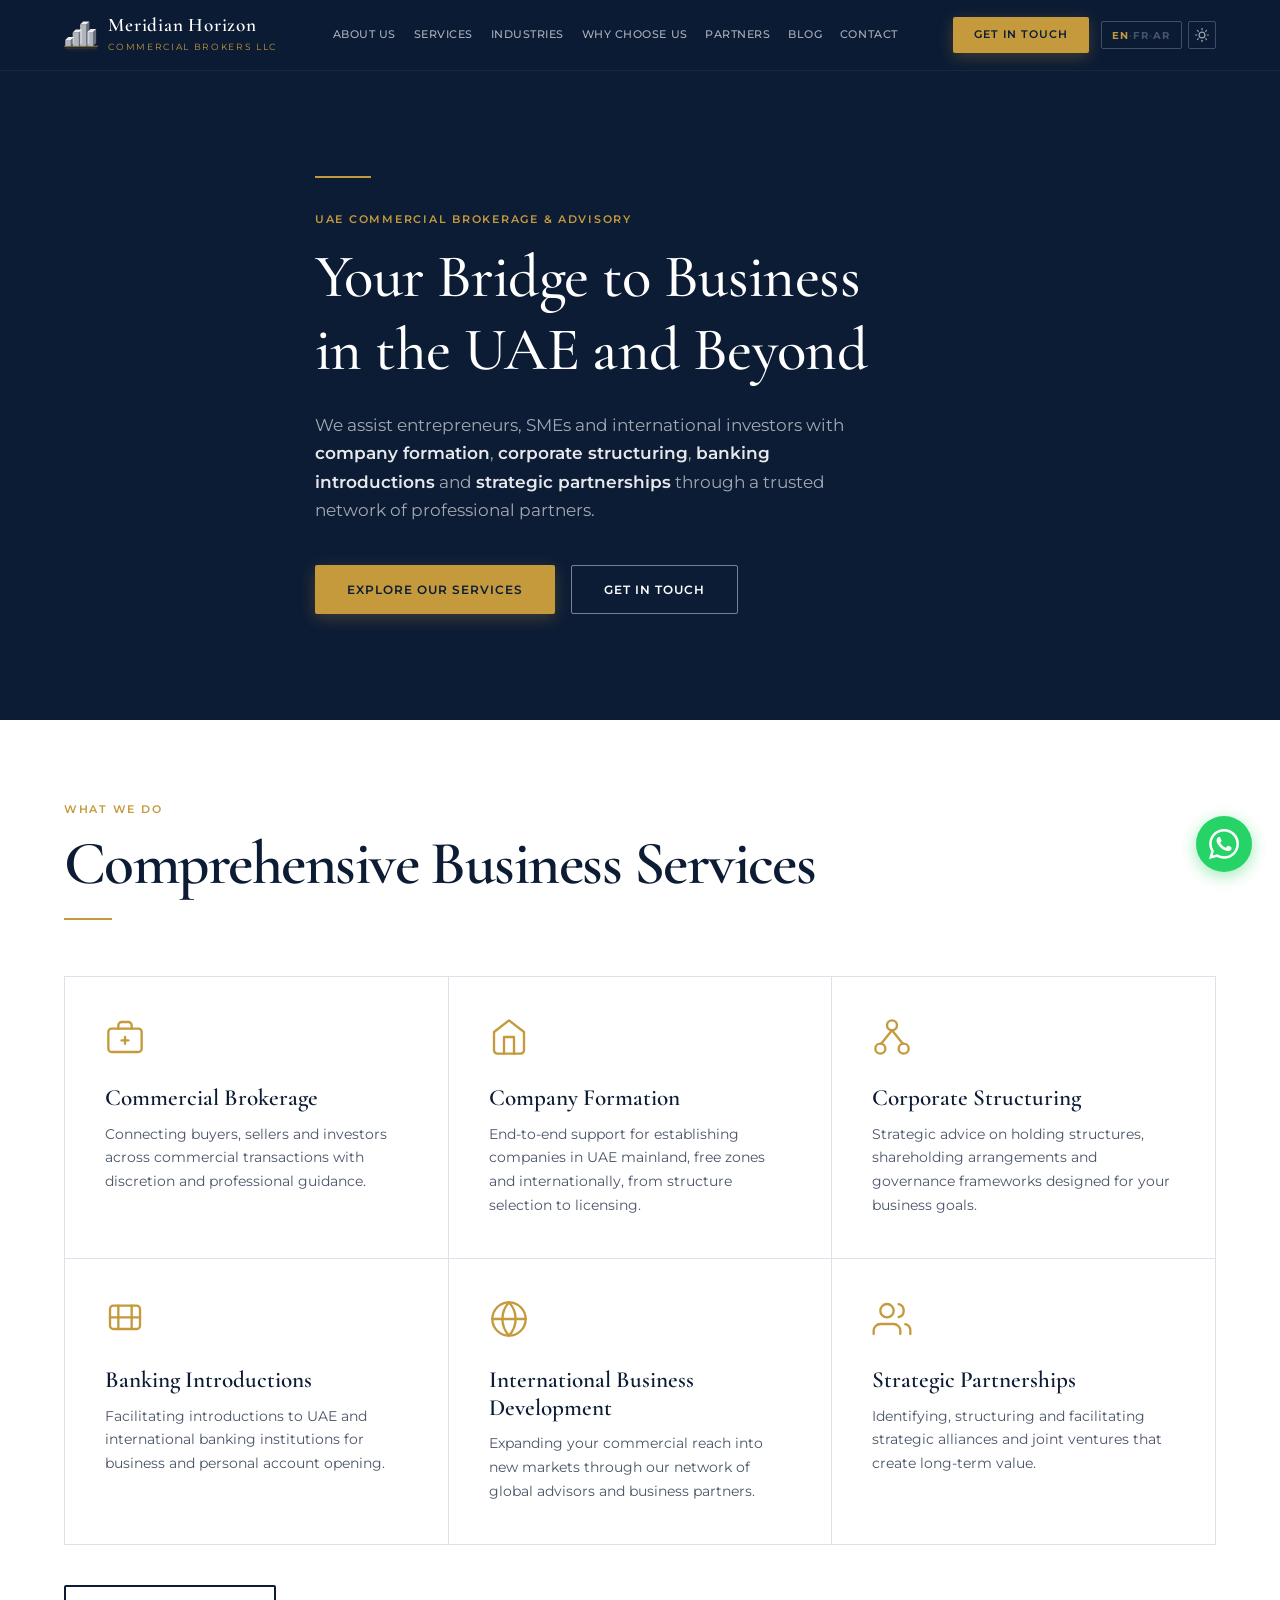
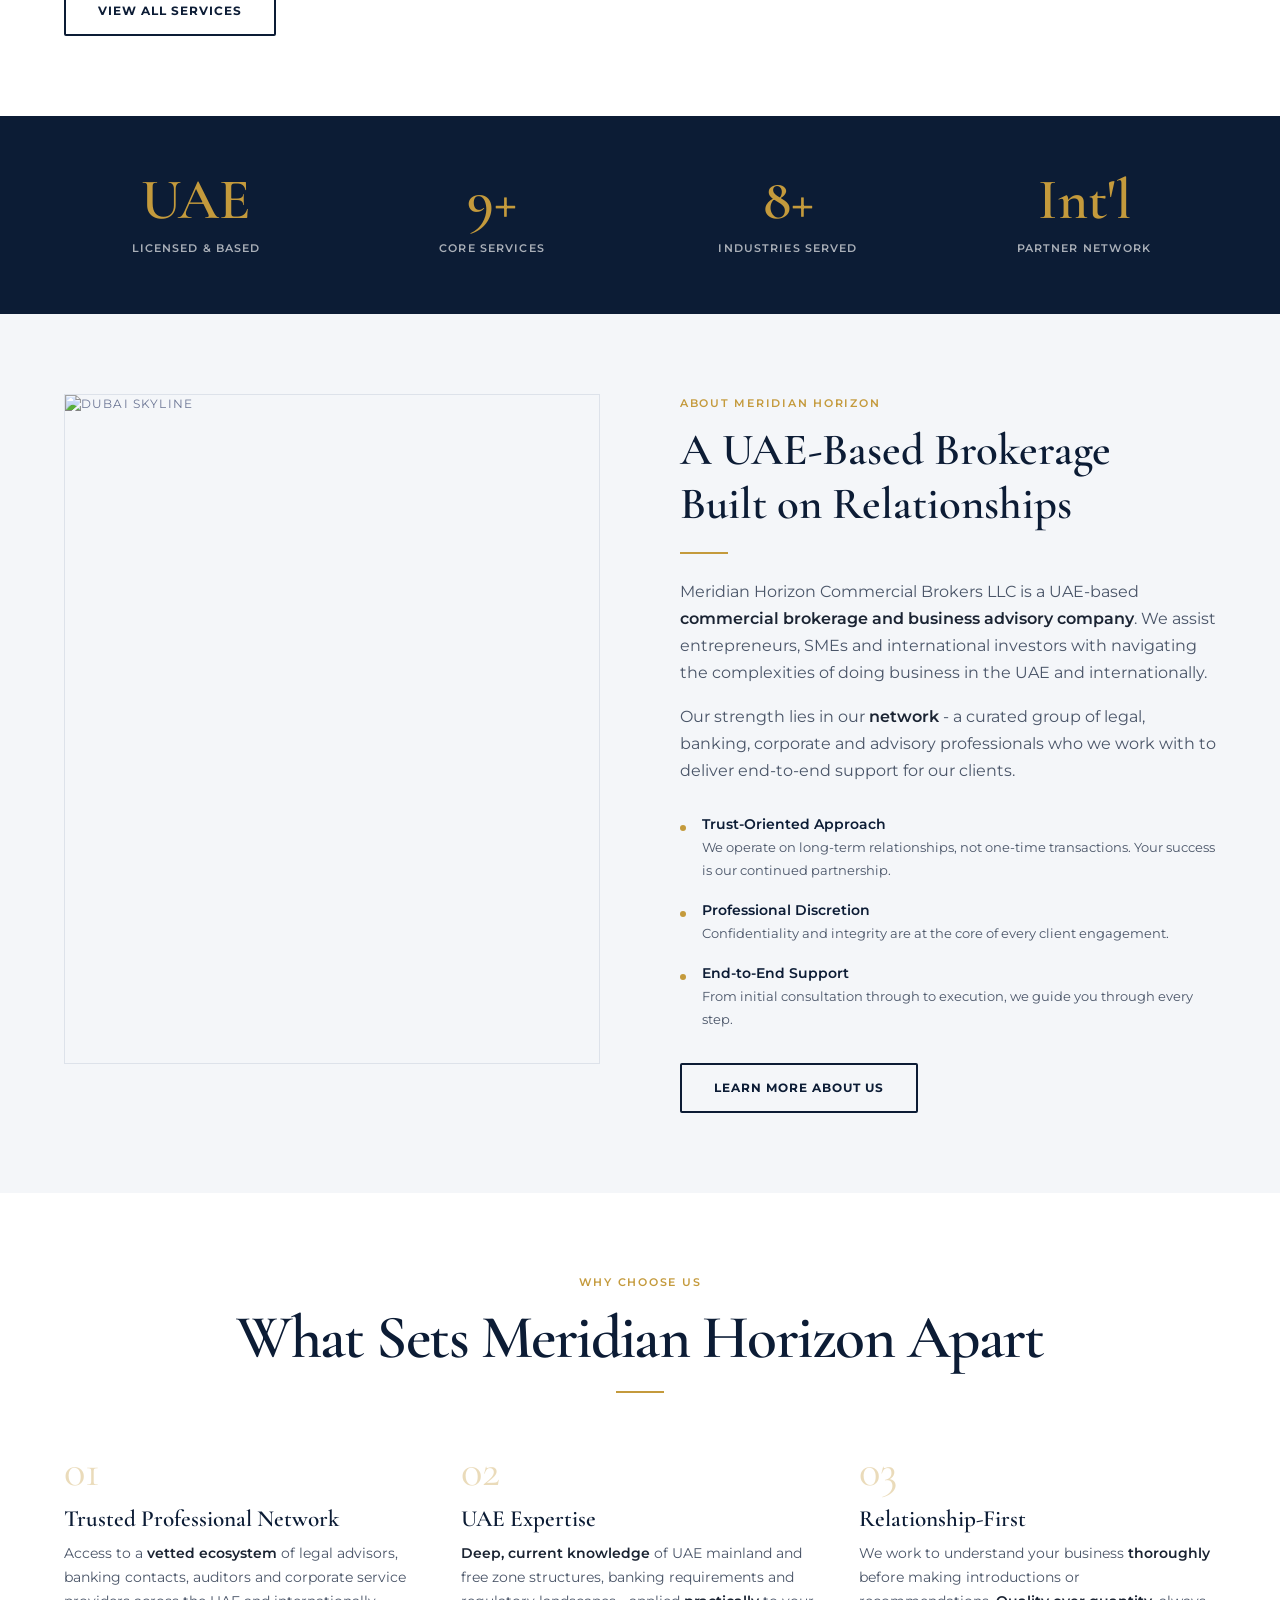
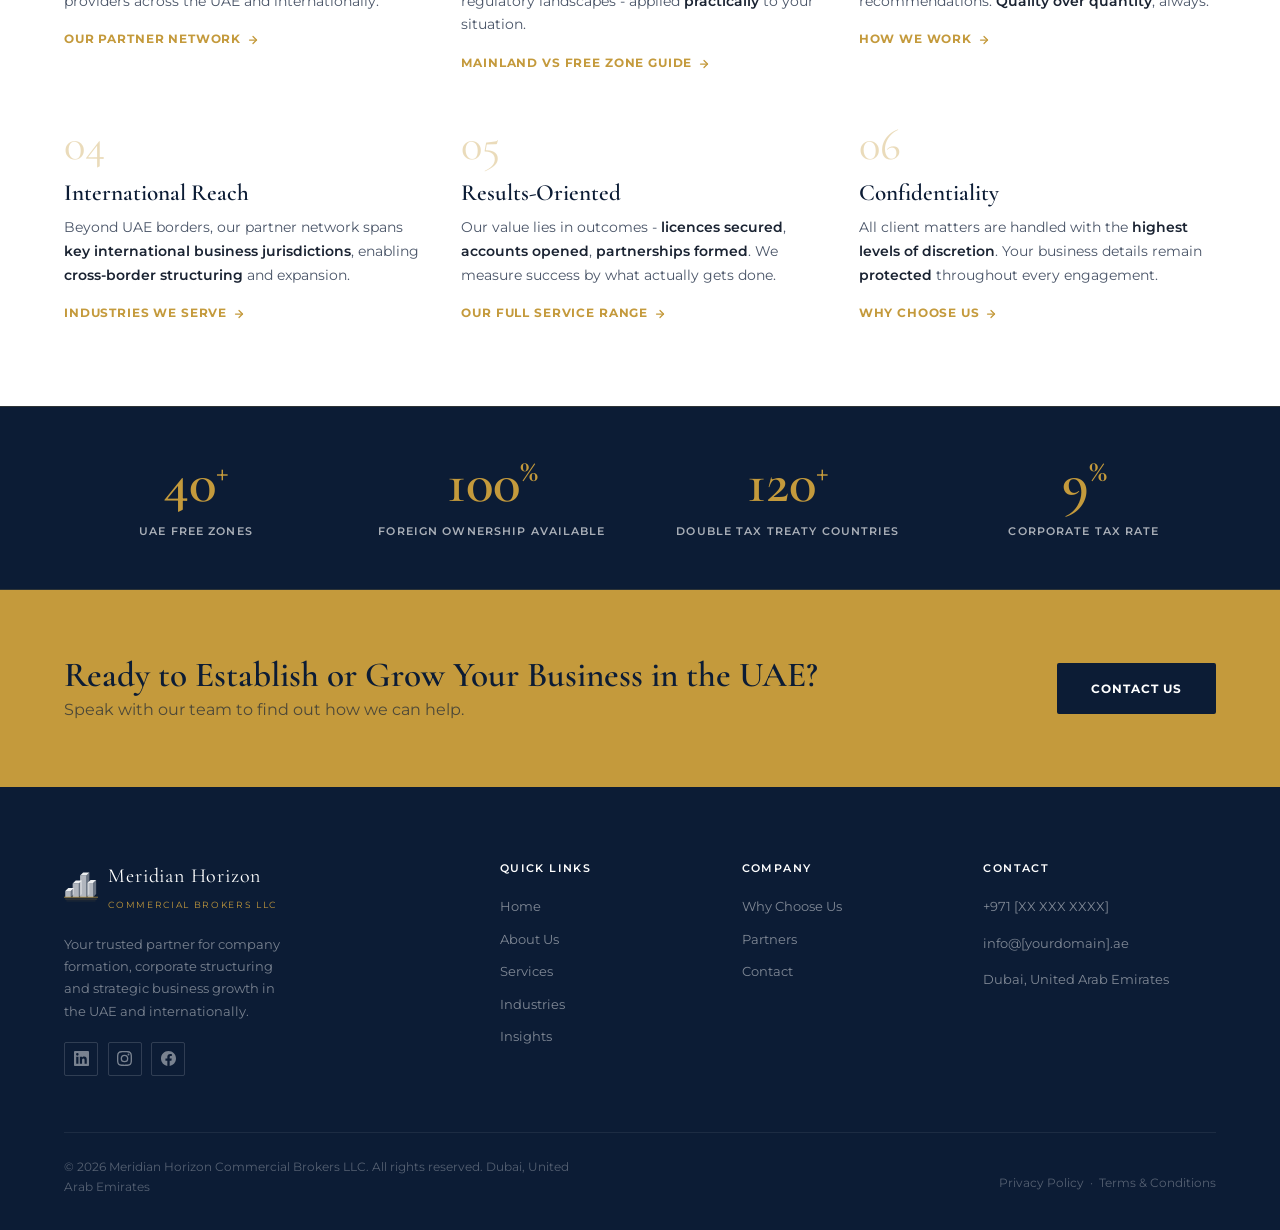
==== commit 2e1e16df: "Fix missing Arabic translations for inline CTAs and UAE stats band" ====
--- a/index.html
+++ b/index.html
@@ -177,37 +177,37 @@
           <div class="feature-num">01</div>
           <h3 data-i18n="home-f1-title">Trusted Professional Network</h3>
           <p data-i18n="home-f1-desc">Access to a <strong>vetted ecosystem</strong> of legal advisors, banking contacts, auditors and corporate service providers across the UAE and internationally.</p>
-          <a href="partners.html" class="inline-cta">Our partner network <svg viewBox="0 0 24 24" width="12" height="12" fill="none" stroke="currentColor" stroke-width="2.5" stroke-linecap="round" stroke-linejoin="round" aria-hidden="true"><line x1="5" y1="12" x2="19" y2="12"/><polyline points="12 5 19 12 12 19"/></svg></a>
+          <a href="partners.html" class="inline-cta"><span data-i18n="home-f1-cta">Our partner network</span> <svg viewBox="0 0 24 24" width="12" height="12" fill="none" stroke="currentColor" stroke-width="2.5" stroke-linecap="round" stroke-linejoin="round" aria-hidden="true"><line x1="5" y1="12" x2="19" y2="12"/><polyline points="12 5 19 12 12 19"/></svg></a>
         </div>
         <div class="feature-item">
           <div class="feature-num">02</div>
           <h3 data-i18n="home-f2-title">UAE Expertise</h3>
           <p data-i18n="home-f2-desc"><strong>Deep, current knowledge</strong> of UAE mainland and free zone structures, banking requirements and regulatory landscapes - applied <strong>practically</strong> to your situation.</p>
-          <a href="blog/uae-mainland-vs-free-zone.html" class="inline-cta">Mainland vs free zone guide <svg viewBox="0 0 24 24" width="12" height="12" fill="none" stroke="currentColor" stroke-width="2.5" stroke-linecap="round" stroke-linejoin="round" aria-hidden="true"><line x1="5" y1="12" x2="19" y2="12"/><polyline points="12 5 19 12 12 19"/></svg></a>
+          <a href="blog/uae-mainland-vs-free-zone.html" class="inline-cta"><span data-i18n="home-f2-cta">Mainland vs free zone guide</span> <svg viewBox="0 0 24 24" width="12" height="12" fill="none" stroke="currentColor" stroke-width="2.5" stroke-linecap="round" stroke-linejoin="round" aria-hidden="true"><line x1="5" y1="12" x2="19" y2="12"/><polyline points="12 5 19 12 12 19"/></svg></a>
         </div>
         <div class="feature-item">
           <div class="feature-num">03</div>
           <h3 data-i18n="home-f3-title">Relationship-First</h3>
           <p data-i18n="home-f3-desc">We work to understand your business <strong>thoroughly</strong> before making introductions or recommendations. <strong>Quality over quantity</strong>, always.</p>
-          <a href="about.html" class="inline-cta">How we work <svg viewBox="0 0 24 24" width="12" height="12" fill="none" stroke="currentColor" stroke-width="2.5" stroke-linecap="round" stroke-linejoin="round" aria-hidden="true"><line x1="5" y1="12" x2="19" y2="12"/><polyline points="12 5 19 12 12 19"/></svg></a>
+          <a href="about.html" class="inline-cta"><span data-i18n="home-f3-cta">How we work</span> <svg viewBox="0 0 24 24" width="12" height="12" fill="none" stroke="currentColor" stroke-width="2.5" stroke-linecap="round" stroke-linejoin="round" aria-hidden="true"><line x1="5" y1="12" x2="19" y2="12"/><polyline points="12 5 19 12 12 19"/></svg></a>
         </div>
         <div class="feature-item">
           <div class="feature-num">04</div>
           <h3 data-i18n="home-f4-title">International Reach</h3>
           <p data-i18n="home-f4-desc">Beyond UAE borders, our partner network spans <strong>key international business jurisdictions</strong>, enabling <strong>cross-border structuring</strong> and expansion.</p>
-          <a href="industries.html" class="inline-cta">Industries we serve <svg viewBox="0 0 24 24" width="12" height="12" fill="none" stroke="currentColor" stroke-width="2.5" stroke-linecap="round" stroke-linejoin="round" aria-hidden="true"><line x1="5" y1="12" x2="19" y2="12"/><polyline points="12 5 19 12 12 19"/></svg></a>
+          <a href="industries.html" class="inline-cta"><span data-i18n="home-f4-cta">Industries we serve</span> <svg viewBox="0 0 24 24" width="12" height="12" fill="none" stroke="currentColor" stroke-width="2.5" stroke-linecap="round" stroke-linejoin="round" aria-hidden="true"><line x1="5" y1="12" x2="19" y2="12"/><polyline points="12 5 19 12 12 19"/></svg></a>
         </div>
         <div class="feature-item">
           <div class="feature-num">05</div>
           <h3 data-i18n="home-f5-title">Results-Oriented</h3>
           <p data-i18n="home-f5-desc">Our value lies in outcomes - <strong>licences secured</strong>, <strong>accounts opened</strong>, <strong>partnerships formed</strong>. We measure success by what actually gets done.</p>
-          <a href="services.html" class="inline-cta">Our full service range <svg viewBox="0 0 24 24" width="12" height="12" fill="none" stroke="currentColor" stroke-width="2.5" stroke-linecap="round" stroke-linejoin="round" aria-hidden="true"><line x1="5" y1="12" x2="19" y2="12"/><polyline points="12 5 19 12 12 19"/></svg></a>
+          <a href="services.html" class="inline-cta"><span data-i18n="home-f5-cta">Our full service range</span> <svg viewBox="0 0 24 24" width="12" height="12" fill="none" stroke="currentColor" stroke-width="2.5" stroke-linecap="round" stroke-linejoin="round" aria-hidden="true"><line x1="5" y1="12" x2="19" y2="12"/><polyline points="12 5 19 12 12 19"/></svg></a>
         </div>
         <div class="feature-item">
           <div class="feature-num">06</div>
           <h3 data-i18n="home-f6-title">Confidentiality</h3>
           <p data-i18n="home-f6-desc">All client matters are handled with the <strong>highest levels of discretion</strong>. Your business details remain <strong>protected</strong> throughout every engagement.</p>
-          <a href="why-us.html" class="inline-cta">Why choose us <svg viewBox="0 0 24 24" width="12" height="12" fill="none" stroke="currentColor" stroke-width="2.5" stroke-linecap="round" stroke-linejoin="round" aria-hidden="true"><line x1="5" y1="12" x2="19" y2="12"/><polyline points="12 5 19 12 12 19"/></svg></a>
+          <a href="why-us.html" class="inline-cta"><span data-i18n="home-f6-cta">Why choose us</span> <svg viewBox="0 0 24 24" width="12" height="12" fill="none" stroke="currentColor" stroke-width="2.5" stroke-linecap="round" stroke-linejoin="round" aria-hidden="true"><line x1="5" y1="12" x2="19" y2="12"/><polyline points="12 5 19 12 12 19"/></svg></a>
         </div>
       </div>
     </div>
@@ -219,19 +219,19 @@
       <div class="stats-row">
         <div class="stat-cell">
           <div class="stat-num">40<span class="stat-sup">+</span></div>
-          <div class="stat-label">UAE Free Zones</div>
+          <div class="stat-label" data-i18n="home-stat-zones">UAE Free Zones</div>
         </div>
         <div class="stat-cell">
           <div class="stat-num">100<span class="stat-sup">%</span></div>
-          <div class="stat-label">Foreign Ownership Available</div>
+          <div class="stat-label" data-i18n="home-stat-ownership">Foreign Ownership Available</div>
         </div>
         <div class="stat-cell">
           <div class="stat-num">120<span class="stat-sup">+</span></div>
-          <div class="stat-label">Double Tax Treaty Countries</div>
+          <div class="stat-label" data-i18n="home-stat-tax-treaty">Double Tax Treaty Countries</div>
         </div>
         <div class="stat-cell">
           <div class="stat-num">9<span class="stat-sup">%</span></div>
-          <div class="stat-label">Corporate Tax Rate</div>
+          <div class="stat-label" data-i18n="home-stat-corp-tax">Corporate Tax Rate</div>
         </div>
       </div>
     </div>
--- a/css/style.css
+++ b/css/style.css
@@ -154,7 +154,7 @@
   margin: 0 auto;
 }
 
-.nav-logo { display: flex; flex-direction: row; align-items: center; gap: 0.65rem; color: var(--white); }
+.nav-logo { display: flex; flex-direction: row; align-items: center; gap: 0.65rem; color: var(--white); flex-shrink: 0; }
 .logo-icon { width: 34px; height: auto; flex-shrink: 0; }
 .logo-text-block { display: flex; flex-direction: column; }
 .nav-logo .logo-main {
@@ -163,6 +163,7 @@
   font-weight: 600;
   letter-spacing: 0.04em;
   line-height: 1;
+  white-space: nowrap;
 }
 .nav-logo .logo-sub {
   font-size: 0.58rem;
@@ -171,23 +172,25 @@
   text-transform: uppercase;
   color: var(--gold);
   margin-top: 4px;
+  white-space: nowrap;
 }
 
 .nav-links {
   display: flex;
   align-items: center;
-  gap: 1.75rem;
+  gap: 1.1rem;
 }
 
 .nav-links a {
-  font-size: 0.72rem;
+  font-size: 0.68rem;
   font-weight: 500;
-  letter-spacing: 0.08em;
+  letter-spacing: 0.05em;
   text-transform: uppercase;
   color: rgba(255,255,255,0.65);
   transition: color var(--transition);
   position: relative;
   padding-bottom: 2px;
+  white-space: nowrap;
 }
 .nav-links a::after {
   content: '';
@@ -205,6 +208,8 @@
 .nav-links a.active::after { transform: scaleX(1); }
 
 .nav-cta { font-size: 0.7rem; padding: 0.55rem 1.3rem; }
+/* Logo is the home link — hide redundant HOME in desktop nav */
+.nav-links a.nav-home { display: none; }
 
 .nav-hamburger {
   display: none;
@@ -272,8 +277,11 @@
 /* === Hero: Home === */
 
 .home-hero {
-  background: var(--navy);
-  min-height: calc(100vh - 70px);
+  background-color: var(--navy);
+  background-image: url('https://images.unsplash.com/photo-1557804506-669a67965ba0?w=1600&fit=crop&crop=entropy&cs=tinysrgb&q=80');
+  background-size: cover;
+  background-position: center 55%;
+  min-height: 80vh;
   display: flex;
   align-items: center;
   position: relative;
@@ -287,21 +295,7 @@
   content: '';
   position: absolute;
   inset: 0;
-  background-image: radial-gradient(circle, rgba(196, 154, 60, 0.10) 1px, transparent 1px);
-  background-size: 36px 36px;
-  pointer-events: none;
-}
-
-.home-hero::after {
-  content: '';
-  position: absolute;
-  right: -10%;
-  top: 50%;
-  transform: translateY(-50%);
-  width: 55vw;
-  height: 55vw;
-  border-radius: 50%;
-  background: radial-gradient(circle at center, rgba(22, 42, 74, 0.8) 0%, transparent 70%);
+  background: linear-gradient(105deg, rgba(12,28,53,0.93) 0%, rgba(12,28,53,0.82) 50%, rgba(12,28,53,0.52) 100%);
   pointer-events: none;
 }
 
@@ -1246,3 +1240,30 @@
 [data-theme="dark"] .blog-article-body .article-cta {
   background: rgba(196,154,60,0.08);
 }
+
+/* === RTL / Arabic === */
+[dir="rtl"] body,
+[dir="rtl"] p,
+[dir="rtl"] .btn,
+[dir="rtl"] a { font-family: 'Tajawal', var(--font-sans); }
+[dir="rtl"] h1,
+[dir="rtl"] h2,
+[dir="rtl"] h3,
+[dir="rtl"] h4 { font-family: 'Tajawal', Georgia, serif; }
+
+[dir="rtl"] .home-hero::before {
+  background: linear-gradient(255deg, rgba(12,28,53,0.93) 0%, rgba(12,28,53,0.82) 50%, rgba(12,28,53,0.52) 100%);
+}
+
+[dir="rtl"] .blog-read-more svg,
+[dir="rtl"] .inline-cta svg,
+[dir="rtl"] .blog-back-link svg { transform: scaleX(-1); }
+
+[dir="rtl"] .blog-article-body ul,
+[dir="rtl"] .blog-article-body ol { padding-left: 0; padding-right: 1.5rem; }
+
+[dir="rtl"] .blog-article-body .article-cta {
+  border-left: none;
+  border-right: 3px solid var(--gold);
+  border-radius: var(--radius) 0 0 var(--radius);
+}
